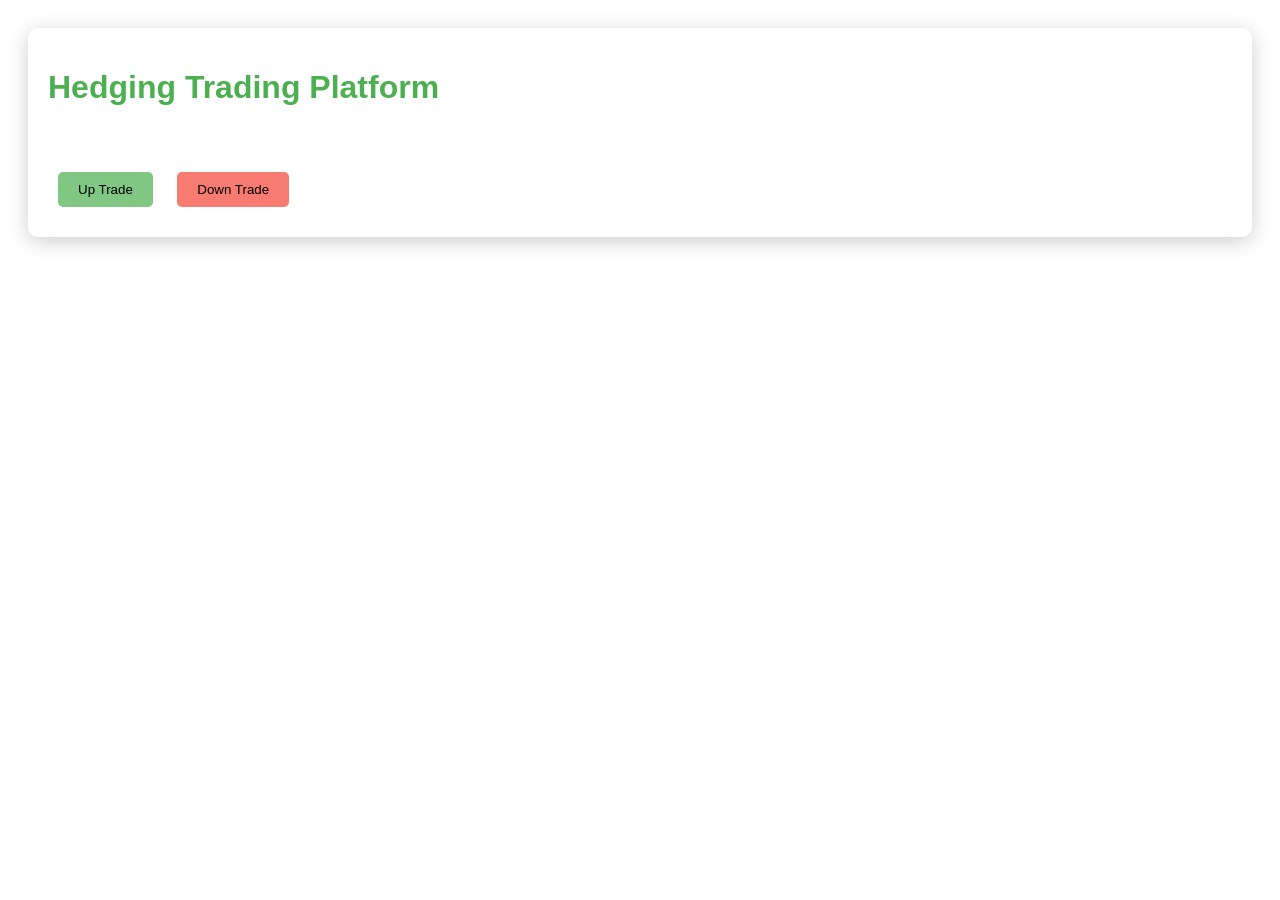
==== lazy_millionaire/static/index.html @ 730841ef "Create glassmorphic UI for hedging trading platform" ====
<!DOCTYPE html>
<html lang="en">
<head>
    <meta charset="UTF-8">
    <meta name="viewport" content="width=device-width, initial-scale=1.0">
    <title>Hedging Trading Platform</title>
    <style>
        body {
            font-family: Arial, sans-serif;
            background: rgba(255, 255, 255, 0.1);
            backdrop-filter: blur(10px);
            color: #fff;
            padding: 20px;
        }
        .container {
            background: rgba(255, 255, 255, 0.2);
            border-radius: 10px;
            padding: 20px;
            box-shadow: 0 4px 20px rgba(0, 0, 0, 0.2);
        }
        h1 {
            color: #4CAF50;
        }
        .trade-button {
            padding: 10px 20px;
            margin: 10px;
            border: none;
            border-radius: 5px;
            cursor: pointer;
            transition: background-color 0.3s;
        }
        .up {
            background-color: rgba(76, 175, 80, 0.7);
        }
        .down {
            background-color: rgba(244, 67, 54, 0.7);
        }
        .trade-button:hover {
            opacity: 0.8;
        }
    </style>
</head>
<body>
    <div class="container">
        <h1>Hedging Trading Platform</h1>
        <p>Simultaneous Up/Down Trades</p>
        <button class="trade-button up">Up Trade</button>
        <button class="trade-button down">Down Trade</button>
    </div>
</body>
</html>
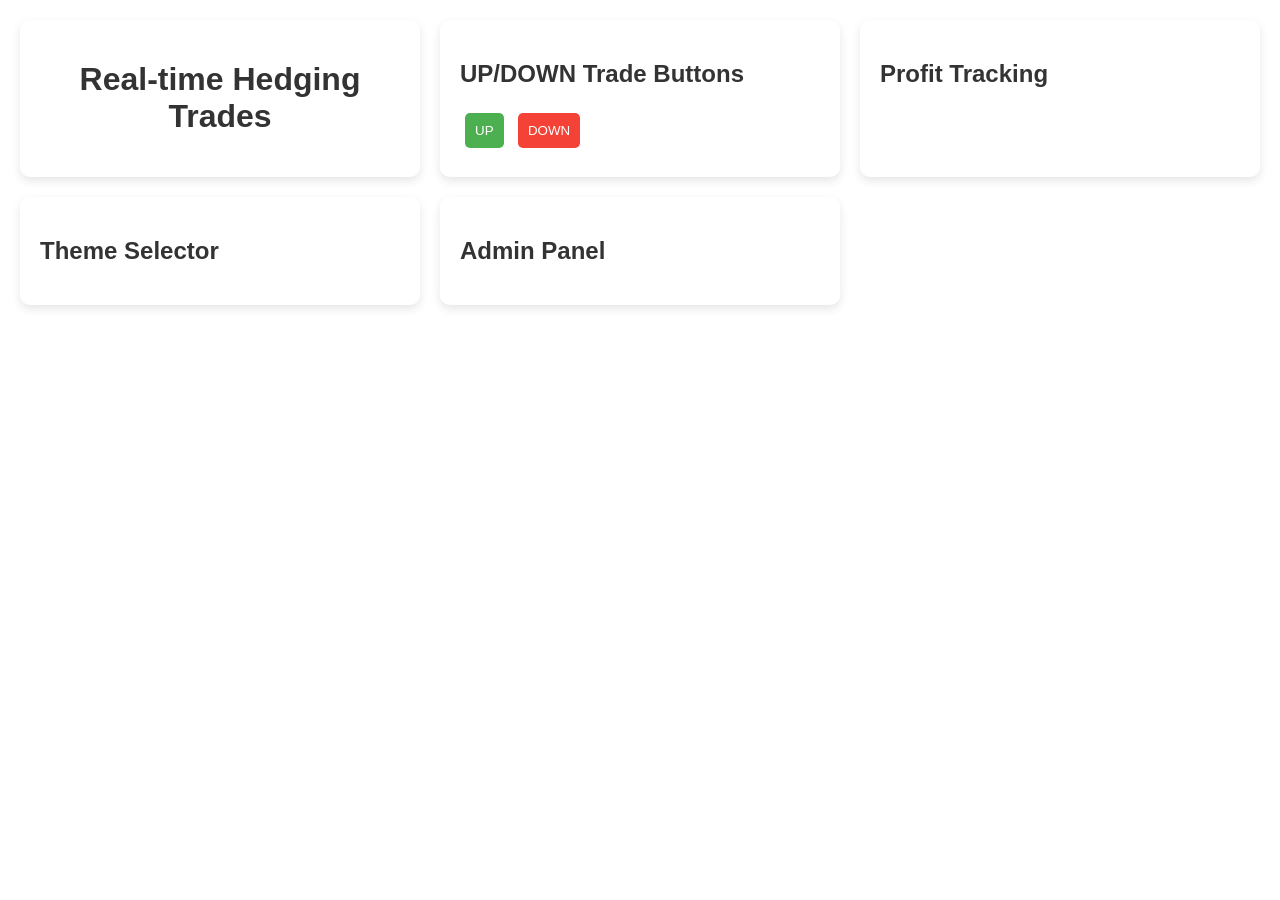
==== commit 5f60ed5a: "Update index.html with glassmorphic UI for Lazy Millionaire" ====
--- a/lazy_millionaire/static/index.html
+++ b/lazy_millionaire/static/index.html
@@ -3,49 +3,65 @@
 <head>
     <meta charset="UTF-8">
     <meta name="viewport" content="width=device-width, initial-scale=1.0">
-    <title>Hedging Trading Platform</title>
+    <title>Lazy Millionaire Hedging Trading Platform</title>
     <style>
         body {
             font-family: Arial, sans-serif;
-            background: rgba(255, 255, 255, 0.1);
+            margin: 0;
+            padding: 0;
+            background: rgba(255, 255, 255, 0.9);
             backdrop-filter: blur(10px);
-            color: #fff;
+            color: #333;
+        }
+        .container {
+            display: grid;
+            grid-template-columns: 1fr 1fr 1fr;
+            gap: 20px;
             padding: 20px;
         }
-        .container {
+        .trades-display, .trade-buttons, .profit-tracking, .theme-selector, .admin-panel {
             background: rgba(255, 255, 255, 0.2);
             border-radius: 10px;
             padding: 20px;
-            box-shadow: 0 4px 20px rgba(0, 0, 0, 0.2);
+            box-shadow: 0 4px 10px rgba(0, 0, 0, 0.1);
         }
         h1 {
-            color: #4CAF50;
+            text-align: center;
         }
-        .trade-button {
-            padding: 10px 20px;
-            margin: 10px;
+        button {
+            padding: 10px;
+            margin: 5px;
             border: none;
             border-radius: 5px;
             cursor: pointer;
-            transition: background-color 0.3s;
         }
-        .up {
-            background-color: rgba(76, 175, 80, 0.7);
-        }
-        .down {
-            background-color: rgba(244, 67, 54, 0.7);
-        }
-        .trade-button:hover {
-            opacity: 0.8;
-        }
+        .up { background-color: #4CAF50; color: white; }
+        .down { background-color: #F44336; color: white; }
     </style>
 </head>
 <body>
     <div class="container">
-        <h1>Hedging Trading Platform</h1>
-        <p>Simultaneous Up/Down Trades</p>
-        <button class="trade-button up">Up Trade</button>
-        <button class="trade-button down">Down Trade</button>
+        <div class="trades-display">
+            <h1>Real-time Hedging Trades</h1>
+            <!-- Display trades here -->
+        </div>
+        <div class="trade-buttons">
+            <h2>UP/DOWN Trade Buttons</h2>
+            <button class="up">UP</button>
+            <button class="down">DOWN</button>
+        </div>
+        <div class="profit-tracking">
+            <h2>Profit Tracking</h2>
+            <!-- Show profit tracking here -->
+        </div>
+        <div class="theme-selector">
+            <h2>Theme Selector</h2>
+            <!-- Add theme selector options here -->
+        </div>
+        <div class="admin-panel">
+            <h2>Admin Panel</h2>
+            <!-- Admin functionalities here -->
+        </div>
     </div>
 </body>
 </html>
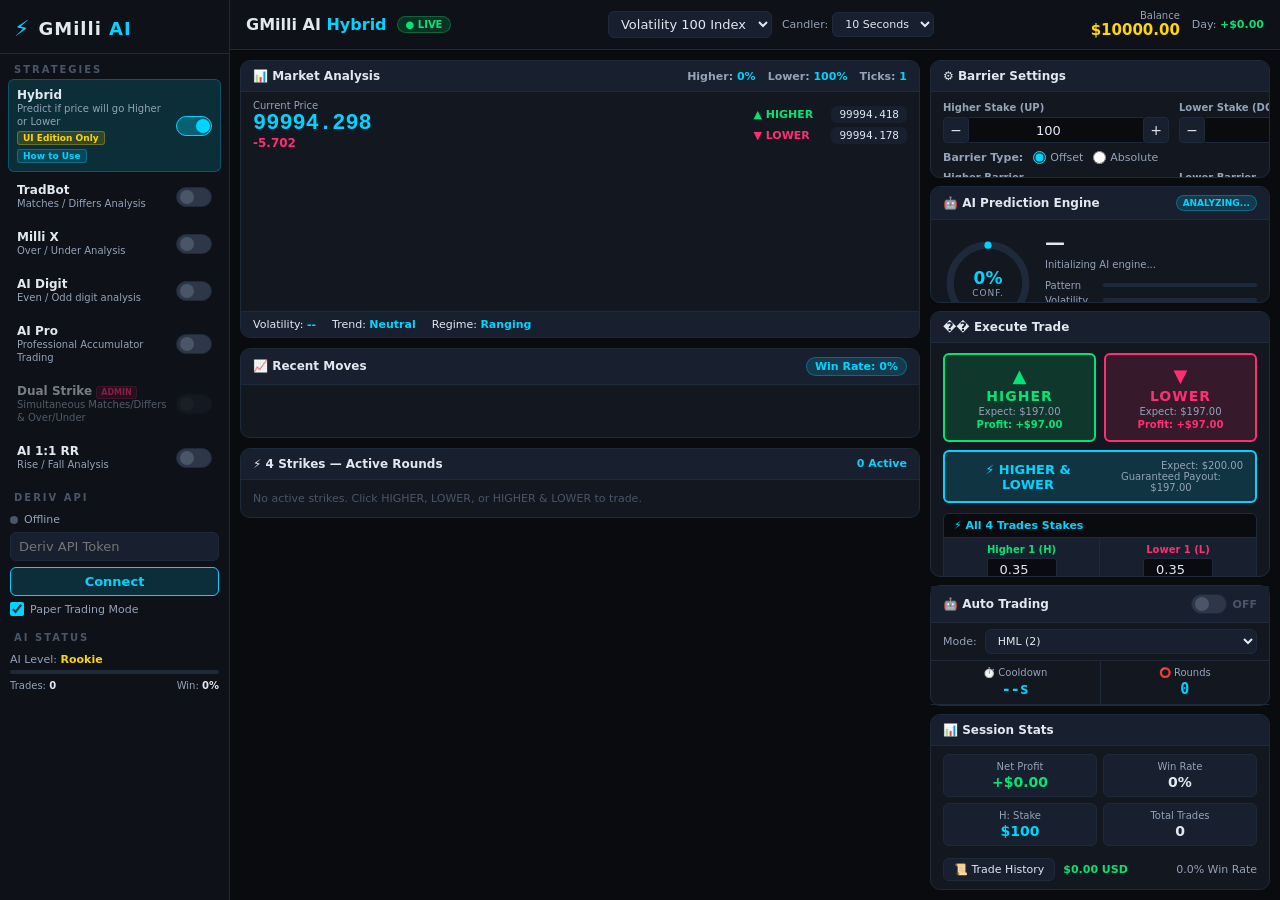
==== commit 2627e2f4: "Build complete GMilli AI Hybrid Trading System with full UI and AI engine Co-authored-by: ajones6017" ====
--- a/lazy_millionaire/static/index.html
+++ b/lazy_millionaire/static/index.html
@@ -1,67 +1,495 @@
 <!DOCTYPE html>
 <html lang="en">
 <head>
-    <meta charset="UTF-8">
-    <meta name="viewport" content="width=device-width, initial-scale=1.0">
-    <title>Lazy Millionaire Hedging Trading Platform</title>
-    <style>
-        body {
-            font-family: Arial, sans-serif;
-            margin: 0;
-            padding: 0;
-            background: rgba(255, 255, 255, 0.9);
-            backdrop-filter: blur(10px);
-            color: #333;
-        }
-        .container {
-            display: grid;
-            grid-template-columns: 1fr 1fr 1fr;
-            gap: 20px;
-            padding: 20px;
-        }
-        .trades-display, .trade-buttons, .profit-tracking, .theme-selector, .admin-panel {
-            background: rgba(255, 255, 255, 0.2);
-            border-radius: 10px;
-            padding: 20px;
-            box-shadow: 0 4px 10px rgba(0, 0, 0, 0.1);
-        }
-        h1 {
-            text-align: center;
-        }
-        button {
-            padding: 10px;
-            margin: 5px;
-            border: none;
-            border-radius: 5px;
-            cursor: pointer;
-        }
-        .up { background-color: #4CAF50; color: white; }
-        .down { background-color: #F44336; color: white; }
-    </style>
+<meta charset="UTF-8">
+<meta name="viewport" content="width=device-width, initial-scale=1.0">
+<title>GMilli AI — Lazy Millionaire Hybrid Trading System</title>
+<link rel="stylesheet" href="style.css">
 </head>
 <body>
-    <div class="container">
-        <div class="trades-display">
-            <h1>Real-time Hedging Trades</h1>
-            <!-- Display trades here -->
-        </div>
-        <div class="trade-buttons">
-            <h2>UP/DOWN Trade Buttons</h2>
-            <button class="up">UP</button>
-            <button class="down">DOWN</button>
-        </div>
-        <div class="profit-tracking">
-            <h2>Profit Tracking</h2>
-            <!-- Show profit tracking here -->
-        </div>
-        <div class="theme-selector">
-            <h2>Theme Selector</h2>
-            <!-- Add theme selector options here -->
-        </div>
-        <div class="admin-panel">
-            <h2>Admin Panel</h2>
-            <!-- Admin functionalities here -->
-        </div>
-    </div>
+<!-- ====== APP SHELL ====== -->
+<div class="app-wrap">
+
+  <!-- ===== SIDEBAR ===== -->
+  <aside class="sidebar">
+    <div class="sidebar-brand">
+      <span class="brand-icon">⚡</span>
+      <span class="brand-text">GMilli <span class="brand-ai">AI</span></span>
+    </div>
+
+    <div class="sidebar-section-label">STRATEGIES</div>
+
+    <div class="strategy-list" id="strategyList">
+      <div class="strategy-item active" data-strategy="hybrid">
+        <div class="strategy-info">
+          <span class="strategy-name">Hybrid</span>
+          <span class="strategy-desc">Predict if price will go Higher or Lower</span>
+          <div class="strategy-tags">
+            <span class="tag tag-ui">UI Edition Only</span>
+            <span class="tag tag-howto" onclick="showHowTo(event)">How to Use</span>
+          </div>
+        </div>
+        <label class="toggle-switch">
+          <input type="checkbox" checked onchange="toggleStrategy(this,'hybrid')">
+          <span class="slider"></span>
+        </label>
+      </div>
+
+      <div class="strategy-item" data-strategy="tradbot">
+        <div class="strategy-info">
+          <span class="strategy-name">TradBot</span>
+          <span class="strategy-desc">Matches / Differs Analysis</span>
+        </div>
+        <label class="toggle-switch">
+          <input type="checkbox" onchange="toggleStrategy(this,'tradbot')">
+          <span class="slider"></span>
+        </label>
+      </div>
+
+      <div class="strategy-item" data-strategy="millix">
+        <div class="strategy-info">
+          <span class="strategy-name">Milli X</span>
+          <span class="strategy-desc">Over / Under Analysis</span>
+        </div>
+        <label class="toggle-switch">
+          <input type="checkbox" onchange="toggleStrategy(this,'millix')">
+          <span class="slider"></span>
+        </label>
+      </div>
+
+      <div class="strategy-item" data-strategy="aidigit">
+        <div class="strategy-info">
+          <span class="strategy-name">AI Digit</span>
+          <span class="strategy-desc">Even / Odd digit analysis</span>
+        </div>
+        <label class="toggle-switch">
+          <input type="checkbox" onchange="toggleStrategy(this,'aidigit')">
+          <span class="slider"></span>
+        </label>
+      </div>
+
+      <div class="strategy-item" data-strategy="aipro">
+        <div class="strategy-info">
+          <span class="strategy-name">AI Pro</span>
+          <span class="strategy-desc">Professional Accumulator Trading</span>
+        </div>
+        <label class="toggle-switch">
+          <input type="checkbox" onchange="toggleStrategy(this,'aipro')">
+          <span class="slider"></span>
+        </label>
+      </div>
+
+      <div class="strategy-item admin-only" data-strategy="dualstrike">
+        <div class="strategy-info">
+          <span class="strategy-name">Dual Strike <span class="admin-tag">ADMIN</span></span>
+          <span class="strategy-desc">Simultaneous Matches/Differs & Over/Under</span>
+        </div>
+        <label class="toggle-switch">
+          <input type="checkbox" disabled>
+          <span class="slider"></span>
+        </label>
+      </div>
+
+      <div class="strategy-item" data-strategy="ai11rr">
+        <div class="strategy-info">
+          <span class="strategy-name">AI 1:1 RR</span>
+          <span class="strategy-desc">Rise / Fall Analysis</span>
+        </div>
+        <label class="toggle-switch">
+          <input type="checkbox" onchange="toggleStrategy(this,'ai11rr')">
+          <span class="slider"></span>
+        </label>
+      </div>
+    </div>
+
+    <!-- Deriv Connection -->
+    <div class="sidebar-section-label">DERIV API</div>
+    <div class="deriv-panel">
+      <div class="deriv-status" id="derivStatus">
+        <span class="status-dot offline"></span>
+        <span id="derivStatusText">Offline</span>
+      </div>
+      <input type="text" id="derivToken" class="deriv-input" placeholder="Deriv API Token">
+      <button class="btn-connect" onclick="connectDeriv()">Connect</button>
+      <label class="paper-toggle">
+        <input type="checkbox" id="paperMode" checked onchange="togglePaperMode(this)">
+        <span>Paper Trading Mode</span>
+      </label>
+    </div>
+
+    <!-- AI Level -->
+    <div class="sidebar-section-label">AI STATUS</div>
+    <div class="ai-level-panel">
+      <div class="ai-level-label">AI Level: <span id="aiLevelName">Rookie</span></div>
+      <div class="ai-xp-bar"><div class="ai-xp-fill" id="aiXpFill" style="width:10%"></div></div>
+      <div class="ai-stats-mini">
+        <span>Trades: <b id="sidebarTrades">0</b></span>
+        <span>Win: <b id="sidebarWinRate">0%</b></span>
+      </div>
+    </div>
+  </aside>
+
+  <!-- ===== MAIN CONTENT ===== -->
+  <div class="main-content">
+
+    <!-- HEADER -->
+    <header class="top-header">
+      <div class="header-left">
+        <span class="header-title">GMilli AI <span class="header-hybrid">Hybrid</span></span>
+        <span class="live-badge" id="liveBadge">● LIVE</span>
+      </div>
+      <div class="header-center">
+        <select class="market-select" id="marketSelect" onchange="changeMarket()">
+          <option value="R_100">Volatility 100 Index</option>
+          <option value="R_75">Volatility 75 Index</option>
+          <option value="R_50">Volatility 50 Index</option>
+          <option value="R_25">Volatility 25 Index</option>
+          <option value="R_10">Volatility 10 Index</option>
+          <option value="1HZ100V">Volatility 100 (1s)</option>
+          <option value="1HZ75V">Volatility 75 (1s)</option>
+          <option value="1HZ50V">Volatility 50 (1s)</option>
+        </select>
+        <span class="candler-label">Candler: <select id="candlerSpeed" class="candler-select" onchange="updateCandlerSpeed()">
+          <option value="5">5 Seconds</option>
+          <option value="10" selected>10 Seconds</option>
+          <option value="15">15 Seconds</option>
+          <option value="30">30 Seconds</option>
+        </select></span>
+      </div>
+      <div class="header-right">
+        <div class="balance-display">
+          <span class="balance-label">Balance</span>
+          <span class="balance-value" id="balanceDisplay">$10,000.00</span>
+        </div>
+        <div class="daily-pnl" id="dailyPnl">Day: <span class="pnl-value positive" id="dailyPnlValue">+$0.00</span></div>
+      </div>
+    </header>
+
+    <!-- MAIN GRID -->
+    <div class="main-grid">
+
+      <!-- LEFT COLUMN: Chart + Analysis -->
+      <div class="left-col">
+
+        <!-- Price Chart -->
+        <div class="card chart-card">
+          <div class="card-head">
+            <span>📊 Market Analysis</span>
+            <div class="chart-stats">
+              <span class="stat-item">Higher: <b id="higherPct">50%</b></span>
+              <span class="stat-item">Lower: <b id="lowerPct">50%</b></span>
+              <span class="stat-item">Ticks: <b id="tickCount">0</b></span>
+            </div>
+          </div>
+          <div class="price-display-row">
+            <div class="current-price-box">
+              <span class="price-label">Current Price</span>
+              <span class="price-value" id="currentPrice">---</span>
+              <span class="price-change" id="priceChange">+0.00</span>
+            </div>
+            <div class="barrier-display">
+              <div class="barrier-row">
+                <span class="barrier-up-label">▲ HIGHER</span>
+                <span class="barrier-val" id="higherBarrierDisplay">---</span>
+              </div>
+              <div class="barrier-row">
+                <span class="barrier-down-label">▼ LOWER</span>
+                <span class="barrier-val" id="lowerBarrierDisplay">---</span>
+              </div>
+            </div>
+          </div>
+          <canvas id="priceChart" width="800" height="180"></canvas>
+          <div class="volatility-row">
+            <span class="vol-label">Volatility: <b id="volIndex">--</b></span>
+            <span class="trend-label">Trend: <b id="trendStrength">Neutral</b></span>
+            <span class="regime-label">Regime: <b id="marketRegime">Ranging</b></span>
+          </div>
+        </div>
+
+        <!-- Recent Moves Grid -->
+        <div class="card moves-card">
+          <div class="card-head">
+            <span>📈 Recent Moves</span>
+            <span class="win-rate-badge" id="winRateBadge">Win Rate: 0%</span>
+          </div>
+          <div class="moves-grid" id="movesGrid"></div>
+        </div>
+
+        <!-- Strikes Results -->
+        <div class="card strikes-card">
+          <div class="card-head">
+            <span>⚡ 4 Strikes — Active Rounds</span>
+            <span id="strikesActiveCount" class="active-count">0 Active</span>
+          </div>
+          <div id="strikesContainer" class="strikes-container">
+            <div class="no-strikes">No active strikes. Click HIGHER, LOWER, or HIGHER &amp; LOWER to trade.</div>
+          </div>
+        </div>
+
+      </div><!-- /left-col -->
+
+      <!-- RIGHT COLUMN: Prediction + Controls -->
+      <div class="right-col">
+
+        <!-- Barrier Settings -->
+        <div class="card barrier-card">
+          <div class="card-head">⚙️ Barrier Settings</div>
+          <div class="barrier-settings">
+            <div class="barrier-row-inputs">
+              <div class="barrier-group">
+                <label>Higher Stake (UP)</label>
+                <div class="stake-control">
+                  <button onclick="adjustStake('higher',-10)">−</button>
+                  <input type="number" id="higherStake" value="100" min="1" onchange="updatePrediction()">
+                  <button onclick="adjustStake('higher',10)">+</button>
+                </div>
+              </div>
+              <div class="barrier-group">
+                <label>Lower Stake (DOWN)</label>
+                <div class="stake-control">
+                  <button onclick="adjustStake('lower',-10)">−</button>
+                  <input type="number" id="lowerStake" value="100" min="1" onchange="updatePrediction()">
+                  <button onclick="adjustStake('lower',10)">+</button>
+                </div>
+              </div>
+            </div>
+            <div class="barrier-type-row">
+              <span class="barrier-type-label">Barrier Type:</span>
+              <label class="radio-label"><input type="radio" name="barrierType" value="offset" checked onchange="updateBarriers()"> Offset</label>
+              <label class="radio-label"><input type="radio" name="barrierType" value="absolute" onchange="updateBarriers()"> Absolute</label>
+            </div>
+            <div class="barrier-offset-row">
+              <div class="offset-group">
+                <label>Higher Barrier</label>
+                <div class="stake-control">
+                  <button onclick="adjustBarrier('higher',-0.01)">−</button>
+                  <input type="number" id="higherBarrierOffset" value="0.12" step="0.01" onchange="updateBarriers()">
+                  <button onclick="adjustBarrier('higher',0.01)">+</button>
+                </div>
+              </div>
+              <div class="offset-group">
+                <label>Lower Barrier</label>
+                <div class="stake-control">
+                  <button onclick="adjustBarrier('lower',-0.01)">−</button>
+                  <input type="number" id="lowerBarrierOffset" value="0.12" step="0.01" onchange="updateBarriers()">
+                  <button onclick="adjustBarrier('lower',0.01)">+</button>
+                </div>
+              </div>
+            </div>
+          </div>
+        </div>
+
+        <!-- AI Prediction -->
+        <div class="card prediction-card">
+          <div class="card-head">
+            <span>🤖 AI Prediction Engine</span>
+            <span class="ai-badge" id="aiBadge">ANALYZING...</span>
+          </div>
+          <div class="confidence-row">
+            <div class="confidence-circle">
+              <svg viewBox="0 0 100 100" class="conf-svg">
+                <circle cx="50" cy="50" r="42" class="conf-bg"/>
+                <circle cx="50" cy="50" r="42" class="conf-fill" id="confCircle" stroke-dasharray="0 264"/>
+              </svg>
+              <div class="conf-text">
+                <span id="confPct">0%</span>
+                <span class="conf-label">CONF.</span>
+              </div>
+            </div>
+            <div class="prediction-info">
+              <div class="pred-direction" id="predDirection">—</div>
+              <div class="pred-explanation" id="predExplanation">Initializing AI engine...</div>
+              <div class="pred-factors">
+                <div class="factor-row"><span>Pattern</span><div class="factor-bar"><div class="factor-fill" id="factorPattern" style="width:0%"></div></div></div>
+                <div class="factor-row"><span>Volatility</span><div class="factor-bar"><div class="factor-fill" id="factorVol" style="width:0%"></div></div></div>
+                <div class="factor-row"><span>Trend</span><div class="factor-bar"><div class="factor-fill" id="factorTrend" style="width:0%"></div></div></div>
+                <div class="factor-row"><span>Neural</span><div class="factor-bar"><div class="factor-fill" id="factorNeural" style="width:0%"></div></div></div>
+              </div>
+            </div>
+          </div>
+          <div class="conf-bar-wrap">
+            <div class="conf-bar" id="confBar" style="width:0%"></div>
+          </div>
+        </div>
+
+        <!-- Trade Buttons -->
+        <div class="card trade-buttons-card">
+          <div class="card-head">�� Execute Trade</div>
+          <div class="trade-btns-row">
+            <button class="btn-higher" onclick="executeTrade('higher')">
+              <span class="btn-icon">▲</span>
+              <span class="btn-main">HIGHER</span>
+              <span class="btn-sub" id="higherExpect">Expect: $0.00</span>
+              <span class="btn-profit" id="higherProfit">Profit: +$0.00</span>
+            </button>
+            <button class="btn-lower" onclick="executeTrade('lower')">
+              <span class="btn-icon">▼</span>
+              <span class="btn-main">LOWER</span>
+              <span class="btn-sub" id="lowerExpect">Expect: $0.00</span>
+              <span class="btn-profit" id="lowerProfit">Profit: +$0.00</span>
+            </button>
+          </div>
+          <button class="btn-both" onclick="executeTrade('both')">
+            <span>⚡ HIGHER &amp; LOWER</span>
+            <div class="btn-both-info">
+              <span id="bothExpect">Expect: $0.00</span>
+              <span id="bothGuaranteed">Guaranteed Payout: $0.00</span>
+            </div>
+          </button>
+
+          <!-- 4 Strikes Selector -->
+          <div class="strikes-stakes-panel">
+            <div class="strikes-stakes-head">⚡ All 4 Trades Stakes</div>
+            <div class="strikes-grid-2x2">
+              <div class="strike-cell higher">
+                <span class="strike-label">Higher 1 (H)</span>
+                <input type="number" class="strike-input" id="s1" value="0.35" step="0.01" min="0.01">
+              </div>
+              <div class="strike-cell lower">
+                <span class="strike-label">Lower 1 (L)</span>
+                <input type="number" class="strike-input" id="s2" value="0.35" step="0.01" min="0.01">
+              </div>
+              <div class="strike-cell lower">
+                <span class="strike-label">Lower 2 (L)</span>
+                <input type="number" class="strike-input" id="s3" value="0.35" step="0.01" min="0.01">
+              </div>
+              <div class="strike-cell higher">
+                <span class="strike-label">Higher 2 (H)</span>
+                <input type="number" class="strike-input" id="s4" value="0.35" step="0.01" min="0.01">
+              </div>
+            </div>
+            <div class="duration-row">
+              <span>⏱️ Duration:</span>
+              <select id="tradeDuration" class="dur-select">
+                <option value="5">5 Seconds</option>
+                <option value="10" selected>10 Seconds</option>
+                <option value="15">15 Seconds</option>
+                <option value="30">30 Seconds</option>
+                <option value="60">60 Seconds</option>
+              </select>
+            </div>
+          </div>
+        </div>
+
+        <!-- Auto Trading -->
+        <div class="card auto-card">
+          <div class="card-head">
+            <span>🤖 Auto Trading</span>
+            <div class="auto-toggle-wrap">
+              <label class="toggle-switch">
+                <input type="checkbox" id="autoTradingToggle" onchange="toggleAutoTrading(this)">
+                <span class="slider"></span>
+              </label>
+              <span class="auto-status" id="autoStatus">OFF</span>
+            </div>
+          </div>
+          <div class="auto-mode-row">
+            <label>Mode:</label>
+            <select id="autoMode" class="auto-select">
+              <option value="hml">HML (2)</option>
+              <option value="all4">All 4</option>
+              <option value="p5">5%</option>
+              <option value="p10">10%</option>
+              <option value="p15">15%</option>
+              <option value="p20">20%</option>
+              <option value="custom">Custom</option>
+            </select>
+          </div>
+          <div class="auto-info-row" id="autoActiveLabel" style="display:none">
+            <span class="hml-badge" id="autoModeLabel">HML ACTIVE</span>
+          </div>
+          <div class="auto-stats-row">
+            <div class="auto-stat">
+              <span class="auto-stat-label">⏱️ Cooldown</span>
+              <span class="auto-stat-val" id="cooldownTimer">--s</span>
+            </div>
+            <div class="auto-stat">
+              <span class="auto-stat-label">⭕ Rounds</span>
+              <span class="auto-stat-val" id="roundCounter">0</span>
+            </div>
+          </div>
+          <div class="auto-progress-wrap" id="autoProgressWrap" style="display:none">
+            <div class="auto-progress-bar">
+              <div class="auto-progress-fill" id="autoProgressFill" style="width:0%"></div>
+            </div>
+            <div class="auto-round-result" id="autoRoundResult">Waiting for round...</div>
+          </div>
+        </div>
+
+        <!-- Quick Stats -->
+        <div class="card stats-card">
+          <div class="card-head">📊 Session Stats</div>
+          <div class="stats-grid">
+            <div class="stat-box">
+              <div class="stat-label">Net Profit</div>
+              <div class="stat-val positive" id="netProfit">$0.00</div>
+            </div>
+            <div class="stat-box">
+              <div class="stat-label">Win Rate</div>
+              <div class="stat-val" id="sessionWinRate">0%</div>
+            </div>
+            <div class="stat-box">
+              <div class="stat-label">H: Stake</div>
+              <div class="stat-val cyan" id="statHStake">$100</div>
+            </div>
+            <div class="stat-box">
+              <div class="stat-label">Total Trades</div>
+              <div class="stat-val" id="totalTradesDisplay">0</div>
+            </div>
+          </div>
+          <div class="trade-history-btn-row">
+            <button class="btn-history" onclick="toggleHistory()">📜 Trade History</button>
+            <span class="history-profit" id="historyProfit">$0.00 USD</span>
+            <span class="history-winrate" id="historyWinRateBadge">0.0% Win Rate</span>
+          </div>
+          <!-- Mini profit chart -->
+          <canvas id="profitChart" width="320" height="60"></canvas>
+        </div>
+
+      </div><!-- /right-col -->
+    </div><!-- /main-grid -->
+
+    <!-- Trade History Panel -->
+    <div class="history-panel" id="historyPanel" style="display:none">
+      <div class="history-head">
+        <span>📜 Trade History</span>
+        <button class="btn-close-history" onclick="toggleHistory()">✕</button>
+      </div>
+      <div class="history-table-wrap">
+        <table class="history-table">
+          <thead>
+            <tr><th>#</th><th>Time</th><th>Market</th><th>Direction</th><th>Stake</th><th>Result</th><th>P&amp;L</th><th>AI Conf.</th></tr>
+          </thead>
+          <tbody id="historyTableBody">
+            <tr><td colspan="8" style="text-align:center;color:var(--muted)">No trades yet.</td></tr>
+          </tbody>
+        </table>
+      </div>
+    </div>
+
+  </div><!-- /main-content -->
+</div><!-- /app-wrap -->
+
+<!-- How-To Modal -->
+<div class="modal-overlay" id="howToModal" style="display:none">
+  <div class="modal-box">
+    <div class="modal-head">How to Use GMilli AI Hybrid</div>
+    <div class="modal-body">
+      <ol>
+        <li>Connect your Deriv API token or use Paper Trading mode.</li>
+        <li>Select a market (Volatility 100 recommended).</li>
+        <li>Watch the AI Prediction Engine — it shows direction &amp; confidence %.</li>
+        <li>Click <b class="green-text">HIGHER</b> or <b class="pink-text">LOWER</b> based on the prediction.</li>
+        <li>Or click <b class="cyan-text">HIGHER &amp; LOWER</b> to hedge both directions simultaneously.</li>
+        <li>Enable <b>Auto Trading</b> to let the AI execute trades automatically.</li>
+        <li>Use <b>HML mode</b> for 2-strike hedging, or <b>All 4</b> for all 4 simultaneous strikes.</li>
+        <li>Monitor your win rate, P&amp;L, and let the AI learn &amp; adapt over time.</li>
+      </ol>
+    </div>
+    <button class="modal-close" onclick="closeModal('howToModal')">Got it!</button>
+  </div>
+</div>
+
+<script src="script.js"></script>
 </body>
-</html>+</html>
--- a/lazy_millionaire/static/style.css
+++ b/lazy_millionaire/static/style.css
@@ -0,0 +1,267 @@
+/* ===== GMILLI AI — LAZY MILLIONAIRE HYBRID TRADING SYSTEM ===== */
+:root {
+  --bg-darkest: #0a0b0f;
+  --bg-dark: #0e1117;
+  --bg-card: #131720;
+  --bg-card2: #181f2e;
+  --bg-hover: #1e273a;
+  --border: #1e2a3a;
+  --border-light: #253044;
+  --cyan: #00d4ff;
+  --cyan-dim: rgba(0,212,255,0.15);
+  --green: #00e676;
+  --green-dim: rgba(0,230,118,0.15);
+  --pink: #ff2d72;
+  --pink-dim: rgba(255,45,114,0.15);
+  --gold: #ffd700;
+  --gold-dim: rgba(255,215,0,0.15);
+  --muted: #4a5568;
+  --text: #e2e8f0;
+  --text-dim: #94a3b8;
+  --radius: 10px;
+  --radius-sm: 6px;
+  --shadow: 0 4px 24px rgba(0,0,0,0.5);
+  --glow-cyan: 0 0 12px rgba(0,212,255,0.4);
+  --glow-green: 0 0 12px rgba(0,230,118,0.4);
+  --glow-pink: 0 0 12px rgba(255,45,114,0.4);
+}
+*, *::before, *::after { box-sizing: border-box; margin: 0; padding: 0; }
+html, body { height: 100%; overflow: hidden; }
+body { font-family: 'Segoe UI', system-ui, -apple-system, sans-serif; font-size: 13px; background: var(--bg-darkest); color: var(--text); display: flex; flex-direction: column; }
+input, select, button { font-family: inherit; font-size: inherit; }
+b { font-weight: 600; }
+.app-wrap { display: flex; height: 100vh; overflow: hidden; }
+.sidebar { width: 230px; min-width: 230px; background: var(--bg-dark); border-right: 1px solid var(--border); display: flex; flex-direction: column; overflow-y: auto; padding: 0 0 12px 0; scrollbar-width: thin; scrollbar-color: var(--border) transparent; }
+.sidebar-brand { display: flex; align-items: center; gap: 8px; padding: 16px 14px 12px; border-bottom: 1px solid var(--border); font-size: 18px; font-weight: 700; letter-spacing: 1px; }
+.brand-icon { color: var(--cyan); font-size: 22px; }
+.brand-text { color: var(--text); }
+.brand-ai { color: var(--cyan); }
+.sidebar-section-label { padding: 10px 14px 4px; font-size: 10px; font-weight: 700; letter-spacing: 2px; color: var(--muted); }
+.strategy-list { padding: 0 8px; }
+.strategy-item { display: flex; align-items: center; justify-content: space-between; padding: 8px 8px; border-radius: var(--radius-sm); cursor: pointer; transition: background 0.2s; margin-bottom: 2px; gap: 6px; border: 1px solid transparent; }
+.strategy-item:hover { background: var(--bg-hover); }
+.strategy-item.active { background: var(--cyan-dim); border: 1px solid rgba(0,212,255,0.25); }
+.strategy-item.admin-only { opacity: 0.5; cursor: not-allowed; }
+.strategy-info { flex: 1; min-width: 0; }
+.strategy-name { display: block; font-weight: 600; color: var(--text); font-size: 12px; }
+.strategy-desc { display: block; font-size: 10px; color: var(--text-dim); line-height: 1.3; }
+.strategy-tags { display: flex; gap: 4px; margin-top: 3px; flex-wrap: wrap; }
+.tag { font-size: 9px; padding: 1px 5px; border-radius: 3px; font-weight: 600; }
+.tag-ui { background: var(--gold-dim); color: var(--gold); border: 1px solid rgba(255,215,0,0.3); }
+.tag-howto { background: var(--cyan-dim); color: var(--cyan); border: 1px solid rgba(0,212,255,0.3); cursor: pointer; }
+.tag-howto:hover { background: rgba(0,212,255,0.25); }
+.admin-tag { font-size: 8px; background: var(--pink-dim); color: var(--pink); padding: 1px 4px; border-radius: 3px; border: 1px solid rgba(255,45,114,0.3); }
+.toggle-switch { position: relative; display: inline-block; width: 36px; height: 20px; flex-shrink: 0; }
+.toggle-switch input { opacity: 0; width: 0; height: 0; }
+.slider { position: absolute; inset: 0; background: #2d3748; border-radius: 20px; cursor: pointer; transition: 0.3s; border: 1px solid var(--border); }
+.slider::before { content: ''; position: absolute; height: 14px; width: 14px; left: 3px; bottom: 2px; background: var(--muted); border-radius: 50%; transition: 0.3s; }
+input:checked + .slider { background: rgba(0,212,255,0.3); border: 1px solid var(--cyan); }
+input:checked + .slider::before { transform: translateX(16px); background: var(--cyan); }
+input:disabled + .slider { opacity: 0.4; cursor: not-allowed; }
+.deriv-panel { padding: 6px 10px; }
+.deriv-status { display: flex; align-items: center; gap: 6px; margin-bottom: 6px; font-size: 11px; color: var(--text-dim); }
+.status-dot { width: 8px; height: 8px; border-radius: 50%; background: var(--muted); }
+.status-dot.online { background: var(--green); box-shadow: var(--glow-green); animation: pulse 2s infinite; }
+.deriv-input { width: 100%; padding: 6px 8px; background: var(--bg-card2); border: 1px solid var(--border); border-radius: var(--radius-sm); color: var(--text); outline: none; margin-bottom: 6px; }
+.deriv-input:focus { border-color: var(--cyan); }
+.btn-connect { width: 100%; padding: 6px; background: var(--cyan-dim); border: 1px solid var(--cyan); border-radius: var(--radius-sm); color: var(--cyan); cursor: pointer; font-weight: 600; transition: background 0.2s; }
+.btn-connect:hover { background: rgba(0,212,255,0.25); }
+.paper-toggle { display: flex; align-items: center; gap: 6px; margin-top: 6px; font-size: 11px; color: var(--text-dim); cursor: pointer; }
+.paper-toggle input { width: 14px; height: 14px; accent-color: var(--cyan); }
+.ai-level-panel { padding: 6px 10px; }
+.ai-level-label { font-size: 11px; color: var(--text-dim); margin-bottom: 4px; }
+.ai-level-label span { color: var(--gold); font-weight: 600; }
+.ai-xp-bar { height: 4px; background: var(--border); border-radius: 2px; margin-bottom: 6px; }
+.ai-xp-fill { height: 100%; background: linear-gradient(90deg, var(--cyan), var(--green)); border-radius: 2px; transition: width 0.5s; }
+.ai-stats-mini { display: flex; justify-content: space-between; font-size: 10px; color: var(--text-dim); }
+.ai-stats-mini b { color: var(--text); }
+.main-content { flex: 1; display: flex; flex-direction: column; overflow: hidden; }
+.top-header { display: flex; align-items: center; justify-content: space-between; padding: 10px 16px; background: var(--bg-dark); border-bottom: 1px solid var(--border); flex-shrink: 0; gap: 12px; }
+.header-left { display: flex; align-items: center; gap: 10px; }
+.header-title { font-size: 16px; font-weight: 700; color: var(--text); }
+.header-hybrid { color: var(--cyan); }
+.live-badge { font-size: 10px; font-weight: 700; padding: 2px 8px; background: var(--green-dim); color: var(--green); border: 1px solid rgba(0,230,118,0.3); border-radius: 20px; animation: blink 1.5s infinite; }
+.header-center { display: flex; align-items: center; gap: 10px; }
+.market-select, .candler-select { background: var(--bg-card2); border: 1px solid var(--border); color: var(--text); padding: 4px 8px; border-radius: var(--radius-sm); cursor: pointer; outline: none; }
+.market-select:focus, .candler-select:focus { border-color: var(--cyan); }
+.candler-label { font-size: 11px; color: var(--text-dim); display: flex; align-items: center; gap: 4px; }
+.header-right { display: flex; align-items: center; gap: 12px; }
+.balance-display { text-align: right; }
+.balance-label { display: block; font-size: 10px; color: var(--text-dim); }
+.balance-value { font-size: 15px; font-weight: 700; color: var(--gold); }
+.daily-pnl { font-size: 11px; color: var(--text-dim); }
+.pnl-value { font-weight: 600; }
+.pnl-value.positive { color: var(--green); }
+.pnl-value.negative { color: var(--pink); }
+.main-grid { display: grid; grid-template-columns: 1fr 340px; gap: 10px; padding: 10px; flex: 1; overflow: hidden; }
+.left-col { display: flex; flex-direction: column; gap: 10px; overflow-y: auto; scrollbar-width: thin; scrollbar-color: var(--border) transparent; }
+.right-col { display: flex; flex-direction: column; gap: 8px; overflow-y: auto; scrollbar-width: thin; scrollbar-color: var(--border) transparent; }
+.card { background: var(--bg-card); border: 1px solid var(--border); border-radius: var(--radius); overflow: hidden; }
+.card-head { display: flex; align-items: center; justify-content: space-between; padding: 8px 12px; background: var(--bg-card2); border-bottom: 1px solid var(--border); font-weight: 600; font-size: 12px; color: var(--text); flex-shrink: 0; }
+.chart-card canvas { width: 100%; display: block; }
+.price-display-row { display: flex; align-items: center; justify-content: space-between; padding: 8px 12px; gap: 12px; }
+.current-price-box { display: flex; flex-direction: column; }
+.price-label { font-size: 10px; color: var(--text-dim); }
+.price-value { font-size: 22px; font-weight: 700; color: var(--cyan); font-family: 'Courier New', monospace; }
+.price-change { font-size: 12px; font-weight: 600; }
+.price-change.up { color: var(--green); }
+.price-change.down { color: var(--pink); }
+.barrier-display { display: flex; flex-direction: column; gap: 4px; }
+.barrier-row { display: flex; align-items: center; gap: 8px; font-size: 11px; }
+.barrier-up-label { color: var(--green); font-weight: 600; min-width: 70px; }
+.barrier-down-label { color: var(--pink); font-weight: 600; min-width: 70px; }
+.barrier-val { font-family: monospace; color: var(--text); background: var(--bg-card2); padding: 2px 8px; border-radius: var(--radius-sm); }
+.chart-stats { display: flex; gap: 12px; font-size: 11px; }
+.stat-item { color: var(--text-dim); }
+.stat-item b { color: var(--cyan); }
+.volatility-row { display: flex; gap: 16px; padding: 6px 12px; background: var(--bg-card2); border-top: 1px solid var(--border); font-size: 11px; }
+.vol-label b, .trend-label b, .regime-label b { color: var(--cyan); }
+.moves-card { padding-bottom: 8px; }
+.moves-grid { display: flex; flex-wrap: wrap; gap: 4px; padding: 8px 12px; min-height: 44px; }
+.move-pill { padding: 3px 8px; border-radius: 4px; font-size: 11px; font-weight: 700; cursor: default; }
+.move-h { background: var(--green-dim); color: var(--green); border: 1px solid rgba(0,230,118,0.3); }
+.move-l { background: var(--pink-dim); color: var(--pink); border: 1px solid rgba(255,45,114,0.3); }
+.win-rate-badge { font-size: 11px; padding: 2px 8px; background: var(--cyan-dim); color: var(--cyan); border: 1px solid rgba(0,212,255,0.3); border-radius: 20px; }
+.strikes-container { padding: 8px 12px; display: flex; flex-direction: column; gap: 6px; }
+.no-strikes { color: var(--muted); font-size: 11px; padding: 4px 0; }
+.active-count { font-size: 11px; color: var(--cyan); }
+.strike-row { display: grid; grid-template-columns: 1fr 1fr 1fr 1fr 80px; gap: 6px; align-items: center; padding: 6px 10px; border-radius: var(--radius-sm); background: var(--bg-card2); border: 1px solid var(--border); font-size: 11px; animation: slideIn 0.3s ease; }
+.strike-row.won { border-color: rgba(0,230,118,0.4); background: rgba(0,230,118,0.05); }
+.strike-row.lost { border-color: rgba(255,45,114,0.4); background: rgba(255,45,114,0.05); }
+.strike-val { font-weight: 600; font-size: 13px; }
+.strike-h { color: var(--green); }
+.strike-l { color: var(--pink); }
+.strike-info { color: var(--text-dim); }
+.strike-timer { font-family: monospace; font-weight: 700; color: var(--gold); }
+.strike-result { font-weight: 700; padding: 2px 8px; border-radius: 4px; text-align: center; font-size: 10px; }
+.strike-result.win { background: var(--green-dim); color: var(--green); border: 1px solid rgba(0,230,118,0.3); }
+.strike-result.lose { background: var(--pink-dim); color: var(--pink); border: 1px solid rgba(255,45,114,0.3); }
+.strike-result.pending { background: var(--gold-dim); color: var(--gold); border: 1px solid rgba(255,215,0,0.3); }
+.strike-result.running { background: var(--cyan-dim); color: var(--cyan); border: 1px solid rgba(0,212,255,0.3); }
+.barrier-card .barrier-settings { padding: 10px 12px; }
+.barrier-row-inputs { display: grid; grid-template-columns: 1fr 1fr; gap: 10px; margin-bottom: 8px; }
+.barrier-offset-row { display: grid; grid-template-columns: 1fr 1fr; gap: 10px; }
+.barrier-group, .offset-group { display: flex; flex-direction: column; gap: 4px; }
+.barrier-group label, .offset-group label { font-size: 10px; color: var(--text-dim); font-weight: 600; }
+.stake-control { display: flex; align-items: center; }
+.stake-control button { width: 26px; height: 26px; background: var(--bg-card2); border: 1px solid var(--border); color: var(--text); cursor: pointer; border-radius: 4px; font-size: 14px; flex-shrink: 0; transition: background 0.2s; }
+.stake-control button:hover { background: var(--bg-hover); color: var(--cyan); }
+.stake-control input { flex: 1; text-align: center; background: var(--bg-darkest); border: 1px solid var(--border); border-left: none; border-right: none; color: var(--text); padding: 4px 2px; height: 26px; outline: none; }
+.barrier-type-row { display: flex; align-items: center; gap: 10px; margin-bottom: 8px; font-size: 11px; }
+.barrier-type-label { color: var(--text-dim); font-weight: 600; }
+.radio-label { display: flex; align-items: center; gap: 4px; cursor: pointer; color: var(--text-dim); }
+.radio-label input { accent-color: var(--cyan); }
+.prediction-card .confidence-row { display: flex; gap: 12px; padding: 10px 12px; align-items: center; }
+.confidence-circle { position: relative; width: 90px; height: 90px; flex-shrink: 0; }
+.conf-svg { width: 100%; height: 100%; transform: rotate(-90deg); }
+.conf-bg { fill: none; stroke: var(--border); stroke-width: 8; }
+.conf-fill { fill: none; stroke: var(--cyan); stroke-width: 8; stroke-linecap: round; transition: stroke-dasharray 0.5s ease; }
+.conf-text { position: absolute; inset: 0; display: flex; flex-direction: column; align-items: center; justify-content: center; }
+#confPct { font-size: 17px; font-weight: 700; color: var(--cyan); }
+.conf-label { font-size: 9px; color: var(--text-dim); letter-spacing: 1px; }
+.prediction-info { flex: 1; }
+.pred-direction { font-size: 20px; font-weight: 700; margin-bottom: 4px; }
+.pred-direction.higher { color: var(--green); }
+.pred-direction.lower { color: var(--pink); }
+.pred-explanation { font-size: 10px; color: var(--text-dim); margin-bottom: 8px; line-height: 1.4; }
+.pred-factors { display: flex; flex-direction: column; gap: 4px; }
+.factor-row { display: flex; align-items: center; gap: 6px; font-size: 10px; }
+.factor-row span { width: 52px; color: var(--text-dim); }
+.factor-bar { flex: 1; height: 4px; background: var(--border); border-radius: 2px; }
+.factor-fill { height: 100%; background: var(--cyan); border-radius: 2px; transition: width 0.5s; }
+.conf-bar-wrap { height: 3px; background: var(--border); border-radius: 0 0 var(--radius) var(--radius); }
+.conf-bar { height: 100%; background: linear-gradient(90deg, var(--pink), var(--cyan), var(--green)); transition: width 0.5s; }
+.ai-badge { font-size: 9px; padding: 2px 6px; border-radius: 20px; font-weight: 700; background: var(--cyan-dim); color: var(--cyan); border: 1px solid rgba(0,212,255,0.3); animation: blink 1s infinite; }
+.trade-buttons-card { padding-bottom: 0; }
+.trade-btns-row { display: grid; grid-template-columns: 1fr 1fr; gap: 8px; padding: 10px 12px 8px; }
+.btn-higher, .btn-lower { display: flex; flex-direction: column; align-items: center; padding: 10px 8px; border: none; border-radius: var(--radius-sm); cursor: pointer; transition: all 0.2s; gap: 2px; }
+.btn-higher { background: var(--green-dim); border: 2px solid var(--green); color: var(--green); }
+.btn-higher:hover { background: rgba(0,230,118,0.25); box-shadow: var(--glow-green); }
+.btn-lower { background: var(--pink-dim); border: 2px solid var(--pink); color: var(--pink); }
+.btn-lower:hover { background: rgba(255,45,114,0.25); box-shadow: var(--glow-pink); }
+.btn-icon { font-size: 18px; }
+.btn-main { font-size: 14px; font-weight: 700; letter-spacing: 1px; }
+.btn-sub { font-size: 10px; color: var(--text-dim); }
+.btn-profit { font-size: 10px; font-weight: 600; }
+.btn-higher .btn-profit { color: var(--green); }
+.btn-lower .btn-profit { color: var(--pink); }
+.btn-both { display: flex; align-items: center; justify-content: space-between; width: calc(100% - 24px); margin: 0 12px 10px; padding: 8px 12px; border: 2px solid var(--cyan); background: var(--cyan-dim); color: var(--cyan); border-radius: var(--radius-sm); cursor: pointer; font-weight: 700; font-size: 13px; transition: all 0.2s; }
+.btn-both:hover { background: rgba(0,212,255,0.25); box-shadow: var(--glow-cyan); }
+.btn-both-info { display: flex; flex-direction: column; align-items: flex-end; font-size: 10px; font-weight: 400; color: var(--text-dim); }
+.strikes-stakes-panel { margin: 0 12px 10px; background: var(--bg-card2); border: 1px solid var(--border); border-radius: var(--radius-sm); overflow: hidden; }
+.strikes-stakes-head { padding: 5px 10px; font-size: 11px; font-weight: 600; color: var(--cyan); border-bottom: 1px solid var(--border); background: var(--bg-darkest); }
+.strikes-grid-2x2 { display: grid; grid-template-columns: 1fr 1fr; }
+.strike-cell { display: flex; flex-direction: column; align-items: center; padding: 6px 8px; border-right: 1px solid var(--border); border-bottom: 1px solid var(--border); }
+.strike-cell:nth-child(2n) { border-right: none; }
+.strike-cell:nth-child(3), .strike-cell:nth-child(4) { border-bottom: none; }
+.strike-label { font-size: 10px; margin-bottom: 3px; font-weight: 600; }
+.strike-cell.higher .strike-label { color: var(--green); }
+.strike-cell.lower .strike-label { color: var(--pink); }
+.strike-input { width: 70px; text-align: center; background: var(--bg-darkest); border: 1px solid var(--border); border-radius: 3px; color: var(--text); padding: 3px; outline: none; }
+.strike-input:focus { border-color: var(--cyan); }
+.duration-row { display: flex; align-items: center; gap: 8px; padding: 6px 10px; font-size: 11px; color: var(--text-dim); border-top: 1px solid var(--border); }
+.dur-select { background: var(--bg-darkest); border: 1px solid var(--border); color: var(--text); padding: 2px 6px; border-radius: 3px; outline: none; }
+.auto-card { overflow: visible; }
+.auto-toggle-wrap { display: flex; align-items: center; gap: 6px; }
+.auto-status { font-size: 11px; font-weight: 700; color: var(--muted); }
+.auto-status.on { color: var(--green); }
+.auto-mode-row { display: flex; align-items: center; gap: 8px; padding: 6px 12px; font-size: 11px; color: var(--text-dim); }
+.auto-select { flex: 1; background: var(--bg-card2); border: 1px solid var(--border); color: var(--text); padding: 4px 8px; border-radius: var(--radius-sm); outline: none; }
+.auto-info-row { padding: 4px 12px; }
+.hml-badge { display: inline-block; font-size: 10px; font-weight: 700; padding: 2px 8px; background: var(--gold-dim); color: var(--gold); border: 1px solid rgba(255,215,0,0.3); border-radius: 20px; }
+.auto-stats-row { display: flex; gap: 0; border-top: 1px solid var(--border); border-bottom: 1px solid var(--border); }
+.auto-stat { flex: 1; padding: 6px 10px; display: flex; flex-direction: column; align-items: center; border-right: 1px solid var(--border); }
+.auto-stat:last-child { border-right: none; }
+.auto-stat-label { font-size: 10px; color: var(--text-dim); margin-bottom: 2px; }
+.auto-stat-val { font-size: 15px; font-weight: 700; color: var(--cyan); font-family: monospace; }
+.auto-progress-wrap { padding: 8px 12px; }
+.auto-progress-bar { height: 4px; background: var(--border); border-radius: 2px; margin-bottom: 6px; }
+.auto-progress-fill { height: 100%; background: linear-gradient(90deg, var(--cyan), var(--green)); border-radius: 2px; transition: width 0.3s; }
+.auto-round-result { font-size: 10px; color: var(--text-dim); }
+.stats-card { padding-bottom: 8px; }
+.stats-grid { display: grid; grid-template-columns: 1fr 1fr; gap: 6px; padding: 8px 12px; }
+.stat-box { background: var(--bg-card2); border: 1px solid var(--border); border-radius: var(--radius-sm); padding: 6px 8px; text-align: center; }
+.stat-label { font-size: 10px; color: var(--text-dim); margin-bottom: 2px; }
+.stat-val { font-size: 14px; font-weight: 700; color: var(--text); }
+.stat-val.positive { color: var(--green); }
+.stat-val.negative { color: var(--pink); }
+.stat-val.cyan { color: var(--cyan); }
+.trade-history-btn-row { display: flex; align-items: center; gap: 8px; padding: 4px 12px 6px; font-size: 11px; }
+.btn-history { padding: 4px 10px; background: var(--bg-card2); border: 1px solid var(--border); border-radius: var(--radius-sm); color: var(--text); cursor: pointer; font-size: 11px; transition: background 0.2s; }
+.btn-history:hover { background: var(--bg-hover); border-color: var(--cyan); color: var(--cyan); }
+.history-profit { color: var(--green); font-weight: 600; }
+.history-winrate { color: var(--text-dim); margin-left: auto; }
+#profitChart { display: block; padding: 0 8px; }
+.history-panel { position: fixed; bottom: 0; left: 230px; right: 0; z-index: 100; max-height: 40vh; background: var(--bg-dark); border-top: 1px solid var(--border); display: flex; flex-direction: column; box-shadow: 0 -4px 20px rgba(0,0,0,0.5); }
+.history-head { display: flex; align-items: center; justify-content: space-between; padding: 8px 16px; background: var(--bg-card2); border-bottom: 1px solid var(--border); font-weight: 600; font-size: 13px; flex-shrink: 0; }
+.btn-close-history { background: none; border: none; color: var(--text-dim); font-size: 16px; cursor: pointer; }
+.btn-close-history:hover { color: var(--pink); }
+.history-table-wrap { overflow-y: auto; flex: 1; scrollbar-width: thin; scrollbar-color: var(--border) transparent; }
+.history-table { width: 100%; border-collapse: collapse; font-size: 11px; }
+.history-table th { padding: 6px 10px; background: var(--bg-card2); color: var(--text-dim); font-weight: 600; text-align: left; border-bottom: 1px solid var(--border); position: sticky; top: 0; z-index: 1; }
+.history-table td { padding: 5px 10px; border-bottom: 1px solid rgba(30,42,58,0.5); }
+.history-table tr:hover td { background: var(--bg-hover); }
+.result-win { color: var(--green); font-weight: 600; }
+.result-loss { color: var(--pink); font-weight: 600; }
+.pnl-pos { color: var(--green); font-weight: 600; }
+.pnl-neg { color: var(--pink); font-weight: 600; }
+.modal-overlay { position: fixed; inset: 0; background: rgba(0,0,0,0.7); display: flex; align-items: center; justify-content: center; z-index: 200; }
+.modal-box { background: var(--bg-card); border: 1px solid var(--border); border-radius: var(--radius); padding: 24px; max-width: 480px; width: 90%; box-shadow: var(--shadow); }
+.modal-head { font-size: 16px; font-weight: 700; color: var(--cyan); margin-bottom: 12px; }
+.modal-body { font-size: 12px; color: var(--text-dim); line-height: 1.8; }
+.modal-body ol { padding-left: 18px; }
+.modal-body li { margin-bottom: 6px; }
+.modal-close { margin-top: 16px; padding: 8px 20px; background: var(--cyan-dim); border: 1px solid var(--cyan); color: var(--cyan); border-radius: var(--radius-sm); cursor: pointer; font-weight: 600; width: 100%; transition: background 0.2s; }
+.modal-close:hover { background: rgba(0,212,255,0.25); }
+.green-text { color: var(--green); }
+.pink-text { color: var(--pink); }
+.cyan-text { color: var(--cyan); }
+@keyframes blink { 0%, 100% { opacity: 1; } 50% { opacity: 0.4; } }
+@keyframes pulse { 0%, 100% { box-shadow: 0 0 4px rgba(0,230,118,0.4); } 50% { box-shadow: 0 0 12px rgba(0,230,118,0.8); } }
+@keyframes slideIn { from { opacity: 0; transform: translateY(-6px); } to { opacity: 1; transform: translateY(0); } }
+::-webkit-scrollbar { width: 5px; height: 5px; }
+::-webkit-scrollbar-track { background: transparent; }
+::-webkit-scrollbar-thumb { background: var(--border); border-radius: 3px; }
+@media (max-width: 1100px) { .main-grid { grid-template-columns: 1fr 300px; } }
+@media (max-width: 900px) { .main-grid { grid-template-columns: 1fr; } .right-col { order: -1; } }
+@media (max-width: 700px) { html, body { overflow: auto; } .app-wrap { flex-direction: column; height: auto; } .sidebar { width: 100%; min-width: 0; } .main-content { overflow: auto; } .history-panel { left: 0; } }
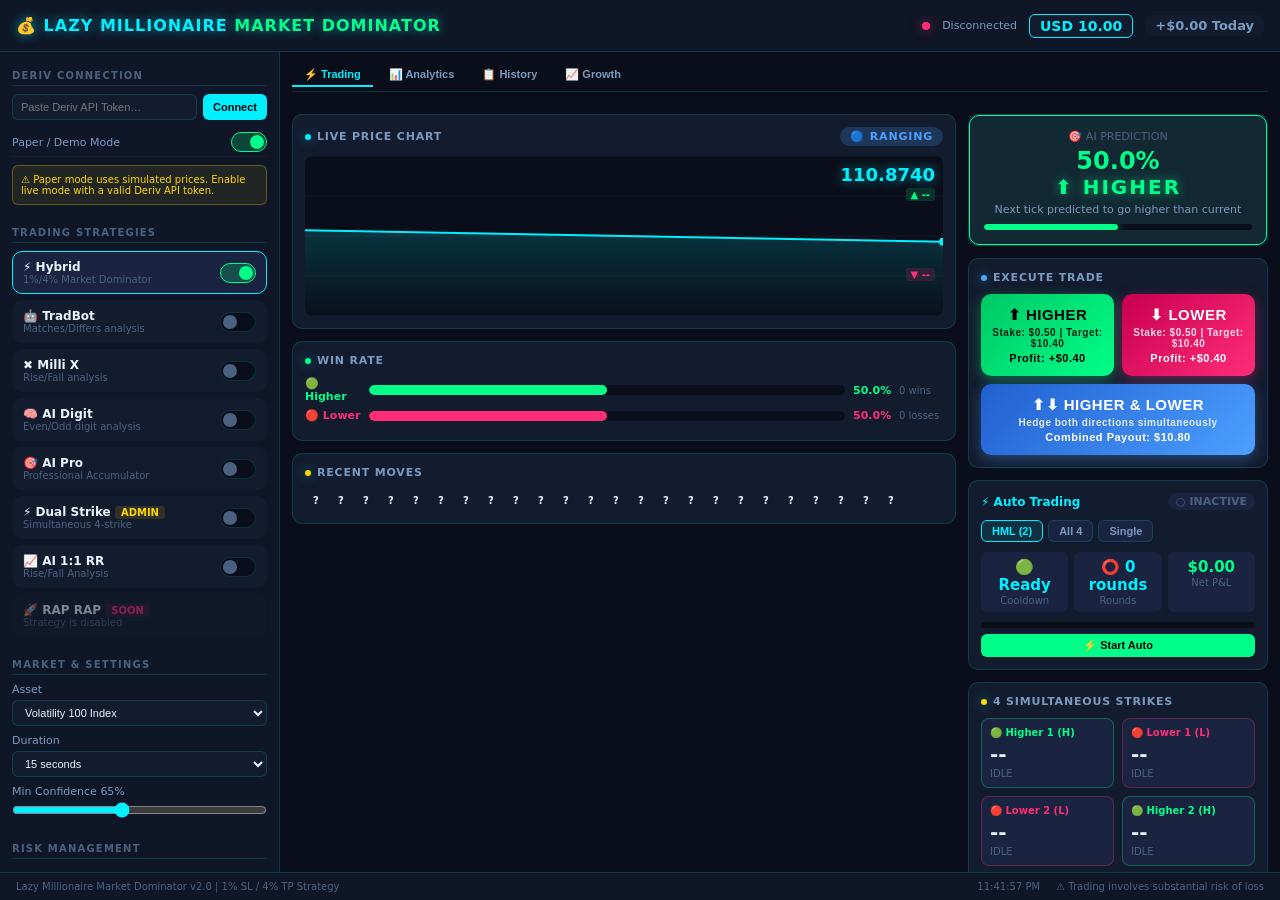
==== commit 270ca280: "Build Lazy Millionaire Market Dominator trading system with Deriv integration Co-authored-by: ajones" ====
--- a/lazy_millionaire/static/index.html
+++ b/lazy_millionaire/static/index.html
@@ -1,495 +1,631 @@
 <!DOCTYPE html>
 <html lang="en">
 <head>
-<meta charset="UTF-8">
-<meta name="viewport" content="width=device-width, initial-scale=1.0">
-<title>GMilli AI — Lazy Millionaire Hybrid Trading System</title>
-<link rel="stylesheet" href="style.css">
+    <meta charset="UTF-8">
+    <meta name="viewport" content="width=device-width, initial-scale=1.0">
+    <title>Lazy Millionaire Market Dominator</title>
+    <link rel="stylesheet" href="style.css">
 </head>
 <body>
-<!-- ====== APP SHELL ====== -->
-<div class="app-wrap">
-
-  <!-- ===== SIDEBAR ===== -->
-  <aside class="sidebar">
-    <div class="sidebar-brand">
-      <span class="brand-icon">⚡</span>
-      <span class="brand-text">GMilli <span class="brand-ai">AI</span></span>
-    </div>
-
-    <div class="sidebar-section-label">STRATEGIES</div>
-
-    <div class="strategy-list" id="strategyList">
-      <div class="strategy-item active" data-strategy="hybrid">
-        <div class="strategy-info">
-          <span class="strategy-name">Hybrid</span>
-          <span class="strategy-desc">Predict if price will go Higher or Lower</span>
-          <div class="strategy-tags">
-            <span class="tag tag-ui">UI Edition Only</span>
-            <span class="tag tag-howto" onclick="showHowTo(event)">How to Use</span>
-          </div>
-        </div>
-        <label class="toggle-switch">
-          <input type="checkbox" checked onchange="toggleStrategy(this,'hybrid')">
-          <span class="slider"></span>
-        </label>
-      </div>
-
-      <div class="strategy-item" data-strategy="tradbot">
-        <div class="strategy-info">
-          <span class="strategy-name">TradBot</span>
-          <span class="strategy-desc">Matches / Differs Analysis</span>
-        </div>
-        <label class="toggle-switch">
-          <input type="checkbox" onchange="toggleStrategy(this,'tradbot')">
-          <span class="slider"></span>
-        </label>
-      </div>
-
-      <div class="strategy-item" data-strategy="millix">
-        <div class="strategy-info">
-          <span class="strategy-name">Milli X</span>
-          <span class="strategy-desc">Over / Under Analysis</span>
-        </div>
-        <label class="toggle-switch">
-          <input type="checkbox" onchange="toggleStrategy(this,'millix')">
-          <span class="slider"></span>
-        </label>
-      </div>
-
-      <div class="strategy-item" data-strategy="aidigit">
-        <div class="strategy-info">
-          <span class="strategy-name">AI Digit</span>
-          <span class="strategy-desc">Even / Odd digit analysis</span>
-        </div>
-        <label class="toggle-switch">
-          <input type="checkbox" onchange="toggleStrategy(this,'aidigit')">
-          <span class="slider"></span>
-        </label>
-      </div>
-
-      <div class="strategy-item" data-strategy="aipro">
-        <div class="strategy-info">
-          <span class="strategy-name">AI Pro</span>
-          <span class="strategy-desc">Professional Accumulator Trading</span>
-        </div>
-        <label class="toggle-switch">
-          <input type="checkbox" onchange="toggleStrategy(this,'aipro')">
-          <span class="slider"></span>
-        </label>
-      </div>
-
-      <div class="strategy-item admin-only" data-strategy="dualstrike">
-        <div class="strategy-info">
-          <span class="strategy-name">Dual Strike <span class="admin-tag">ADMIN</span></span>
-          <span class="strategy-desc">Simultaneous Matches/Differs & Over/Under</span>
-        </div>
-        <label class="toggle-switch">
-          <input type="checkbox" disabled>
-          <span class="slider"></span>
-        </label>
-      </div>
-
-      <div class="strategy-item" data-strategy="ai11rr">
-        <div class="strategy-info">
-          <span class="strategy-name">AI 1:1 RR</span>
-          <span class="strategy-desc">Rise / Fall Analysis</span>
-        </div>
-        <label class="toggle-switch">
-          <input type="checkbox" onchange="toggleStrategy(this,'ai11rr')">
-          <span class="slider"></span>
-        </label>
-      </div>
-    </div>
-
-    <!-- Deriv Connection -->
-    <div class="sidebar-section-label">DERIV API</div>
-    <div class="deriv-panel">
-      <div class="deriv-status" id="derivStatus">
-        <span class="status-dot offline"></span>
-        <span id="derivStatusText">Offline</span>
-      </div>
-      <input type="text" id="derivToken" class="deriv-input" placeholder="Deriv API Token">
-      <button class="btn-connect" onclick="connectDeriv()">Connect</button>
-      <label class="paper-toggle">
-        <input type="checkbox" id="paperMode" checked onchange="togglePaperMode(this)">
-        <span>Paper Trading Mode</span>
-      </label>
-    </div>
-
-    <!-- AI Level -->
-    <div class="sidebar-section-label">AI STATUS</div>
-    <div class="ai-level-panel">
-      <div class="ai-level-label">AI Level: <span id="aiLevelName">Rookie</span></div>
-      <div class="ai-xp-bar"><div class="ai-xp-fill" id="aiXpFill" style="width:10%"></div></div>
-      <div class="ai-stats-mini">
-        <span>Trades: <b id="sidebarTrades">0</b></span>
-        <span>Win: <b id="sidebarWinRate">0%</b></span>
-      </div>
-    </div>
-  </aside>
-
-  <!-- ===== MAIN CONTENT ===== -->
-  <div class="main-content">
-
-    <!-- HEADER -->
-    <header class="top-header">
-      <div class="header-left">
-        <span class="header-title">GMilli AI <span class="header-hybrid">Hybrid</span></span>
-        <span class="live-badge" id="liveBadge">● LIVE</span>
-      </div>
-      <div class="header-center">
-        <select class="market-select" id="marketSelect" onchange="changeMarket()">
-          <option value="R_100">Volatility 100 Index</option>
-          <option value="R_75">Volatility 75 Index</option>
-          <option value="R_50">Volatility 50 Index</option>
-          <option value="R_25">Volatility 25 Index</option>
-          <option value="R_10">Volatility 10 Index</option>
-          <option value="1HZ100V">Volatility 100 (1s)</option>
-          <option value="1HZ75V">Volatility 75 (1s)</option>
-          <option value="1HZ50V">Volatility 50 (1s)</option>
-        </select>
-        <span class="candler-label">Candler: <select id="candlerSpeed" class="candler-select" onchange="updateCandlerSpeed()">
-          <option value="5">5 Seconds</option>
-          <option value="10" selected>10 Seconds</option>
-          <option value="15">15 Seconds</option>
-          <option value="30">30 Seconds</option>
-        </select></span>
-      </div>
-      <div class="header-right">
-        <div class="balance-display">
-          <span class="balance-label">Balance</span>
-          <span class="balance-value" id="balanceDisplay">$10,000.00</span>
-        </div>
-        <div class="daily-pnl" id="dailyPnl">Day: <span class="pnl-value positive" id="dailyPnlValue">+$0.00</span></div>
-      </div>
+<div id="app">
+
+    <!-- ═══════════════════════════════════════════════════
+         HEADER
+    ════════════════════════════════════════════════════ -->
+    <header id="header">
+        <div class="header-logo">💰 LAZY MILLIONAIRE <span>MARKET DOMINATOR</span></div>
+        <div class="header-right">
+            <div class="conn-dot" id="connDot"></div>
+            <span class="conn-label" id="connLabel">Disconnected</span>
+            <div class="balance-badge" id="balanceBadge">USD 10.00</div>
+            <div class="pnl-badge zero" id="pnlBadge">+$0.00 Today</div>
+        </div>
     </header>
 
-    <!-- MAIN GRID -->
-    <div class="main-grid">
-
-      <!-- LEFT COLUMN: Chart + Analysis -->
-      <div class="left-col">
-
-        <!-- Price Chart -->
-        <div class="card chart-card">
-          <div class="card-head">
-            <span>📊 Market Analysis</span>
-            <div class="chart-stats">
-              <span class="stat-item">Higher: <b id="higherPct">50%</b></span>
-              <span class="stat-item">Lower: <b id="lowerPct">50%</b></span>
-              <span class="stat-item">Ticks: <b id="tickCount">0</b></span>
-            </div>
-          </div>
-          <div class="price-display-row">
-            <div class="current-price-box">
-              <span class="price-label">Current Price</span>
-              <span class="price-value" id="currentPrice">---</span>
-              <span class="price-change" id="priceChange">+0.00</span>
-            </div>
-            <div class="barrier-display">
-              <div class="barrier-row">
-                <span class="barrier-up-label">▲ HIGHER</span>
-                <span class="barrier-val" id="higherBarrierDisplay">---</span>
-              </div>
-              <div class="barrier-row">
-                <span class="barrier-down-label">▼ LOWER</span>
-                <span class="barrier-val" id="lowerBarrierDisplay">---</span>
-              </div>
-            </div>
-          </div>
-          <canvas id="priceChart" width="800" height="180"></canvas>
-          <div class="volatility-row">
-            <span class="vol-label">Volatility: <b id="volIndex">--</b></span>
-            <span class="trend-label">Trend: <b id="trendStrength">Neutral</b></span>
-            <span class="regime-label">Regime: <b id="marketRegime">Ranging</b></span>
-          </div>
-        </div>
-
-        <!-- Recent Moves Grid -->
-        <div class="card moves-card">
-          <div class="card-head">
-            <span>📈 Recent Moves</span>
-            <span class="win-rate-badge" id="winRateBadge">Win Rate: 0%</span>
-          </div>
-          <div class="moves-grid" id="movesGrid"></div>
-        </div>
-
-        <!-- Strikes Results -->
-        <div class="card strikes-card">
-          <div class="card-head">
-            <span>⚡ 4 Strikes — Active Rounds</span>
-            <span id="strikesActiveCount" class="active-count">0 Active</span>
-          </div>
-          <div id="strikesContainer" class="strikes-container">
-            <div class="no-strikes">No active strikes. Click HIGHER, LOWER, or HIGHER &amp; LOWER to trade.</div>
-          </div>
-        </div>
-
-      </div><!-- /left-col -->
-
-      <!-- RIGHT COLUMN: Prediction + Controls -->
-      <div class="right-col">
-
-        <!-- Barrier Settings -->
-        <div class="card barrier-card">
-          <div class="card-head">⚙️ Barrier Settings</div>
-          <div class="barrier-settings">
-            <div class="barrier-row-inputs">
-              <div class="barrier-group">
-                <label>Higher Stake (UP)</label>
-                <div class="stake-control">
-                  <button onclick="adjustStake('higher',-10)">−</button>
-                  <input type="number" id="higherStake" value="100" min="1" onchange="updatePrediction()">
-                  <button onclick="adjustStake('higher',10)">+</button>
-                </div>
-              </div>
-              <div class="barrier-group">
-                <label>Lower Stake (DOWN)</label>
-                <div class="stake-control">
-                  <button onclick="adjustStake('lower',-10)">−</button>
-                  <input type="number" id="lowerStake" value="100" min="1" onchange="updatePrediction()">
-                  <button onclick="adjustStake('lower',10)">+</button>
-                </div>
-              </div>
-            </div>
-            <div class="barrier-type-row">
-              <span class="barrier-type-label">Barrier Type:</span>
-              <label class="radio-label"><input type="radio" name="barrierType" value="offset" checked onchange="updateBarriers()"> Offset</label>
-              <label class="radio-label"><input type="radio" name="barrierType" value="absolute" onchange="updateBarriers()"> Absolute</label>
-            </div>
-            <div class="barrier-offset-row">
-              <div class="offset-group">
-                <label>Higher Barrier</label>
-                <div class="stake-control">
-                  <button onclick="adjustBarrier('higher',-0.01)">−</button>
-                  <input type="number" id="higherBarrierOffset" value="0.12" step="0.01" onchange="updateBarriers()">
-                  <button onclick="adjustBarrier('higher',0.01)">+</button>
-                </div>
-              </div>
-              <div class="offset-group">
-                <label>Lower Barrier</label>
-                <div class="stake-control">
-                  <button onclick="adjustBarrier('lower',-0.01)">−</button>
-                  <input type="number" id="lowerBarrierOffset" value="0.12" step="0.01" onchange="updateBarriers()">
-                  <button onclick="adjustBarrier('lower',0.01)">+</button>
-                </div>
-              </div>
-            </div>
-          </div>
-        </div>
-
-        <!-- AI Prediction -->
-        <div class="card prediction-card">
-          <div class="card-head">
-            <span>🤖 AI Prediction Engine</span>
-            <span class="ai-badge" id="aiBadge">ANALYZING...</span>
-          </div>
-          <div class="confidence-row">
-            <div class="confidence-circle">
-              <svg viewBox="0 0 100 100" class="conf-svg">
-                <circle cx="50" cy="50" r="42" class="conf-bg"/>
-                <circle cx="50" cy="50" r="42" class="conf-fill" id="confCircle" stroke-dasharray="0 264"/>
-              </svg>
-              <div class="conf-text">
-                <span id="confPct">0%</span>
-                <span class="conf-label">CONF.</span>
-              </div>
-            </div>
-            <div class="prediction-info">
-              <div class="pred-direction" id="predDirection">—</div>
-              <div class="pred-explanation" id="predExplanation">Initializing AI engine...</div>
-              <div class="pred-factors">
-                <div class="factor-row"><span>Pattern</span><div class="factor-bar"><div class="factor-fill" id="factorPattern" style="width:0%"></div></div></div>
-                <div class="factor-row"><span>Volatility</span><div class="factor-bar"><div class="factor-fill" id="factorVol" style="width:0%"></div></div></div>
-                <div class="factor-row"><span>Trend</span><div class="factor-bar"><div class="factor-fill" id="factorTrend" style="width:0%"></div></div></div>
-                <div class="factor-row"><span>Neural</span><div class="factor-bar"><div class="factor-fill" id="factorNeural" style="width:0%"></div></div></div>
-              </div>
-            </div>
-          </div>
-          <div class="conf-bar-wrap">
-            <div class="conf-bar" id="confBar" style="width:0%"></div>
-          </div>
-        </div>
-
-        <!-- Trade Buttons -->
-        <div class="card trade-buttons-card">
-          <div class="card-head">�� Execute Trade</div>
-          <div class="trade-btns-row">
-            <button class="btn-higher" onclick="executeTrade('higher')">
-              <span class="btn-icon">▲</span>
-              <span class="btn-main">HIGHER</span>
-              <span class="btn-sub" id="higherExpect">Expect: $0.00</span>
-              <span class="btn-profit" id="higherProfit">Profit: +$0.00</span>
-            </button>
-            <button class="btn-lower" onclick="executeTrade('lower')">
-              <span class="btn-icon">▼</span>
-              <span class="btn-main">LOWER</span>
-              <span class="btn-sub" id="lowerExpect">Expect: $0.00</span>
-              <span class="btn-profit" id="lowerProfit">Profit: +$0.00</span>
-            </button>
-          </div>
-          <button class="btn-both" onclick="executeTrade('both')">
-            <span>⚡ HIGHER &amp; LOWER</span>
-            <div class="btn-both-info">
-              <span id="bothExpect">Expect: $0.00</span>
-              <span id="bothGuaranteed">Guaranteed Payout: $0.00</span>
-            </div>
-          </button>
-
-          <!-- 4 Strikes Selector -->
-          <div class="strikes-stakes-panel">
-            <div class="strikes-stakes-head">⚡ All 4 Trades Stakes</div>
-            <div class="strikes-grid-2x2">
-              <div class="strike-cell higher">
-                <span class="strike-label">Higher 1 (H)</span>
-                <input type="number" class="strike-input" id="s1" value="0.35" step="0.01" min="0.01">
-              </div>
-              <div class="strike-cell lower">
-                <span class="strike-label">Lower 1 (L)</span>
-                <input type="number" class="strike-input" id="s2" value="0.35" step="0.01" min="0.01">
-              </div>
-              <div class="strike-cell lower">
-                <span class="strike-label">Lower 2 (L)</span>
-                <input type="number" class="strike-input" id="s3" value="0.35" step="0.01" min="0.01">
-              </div>
-              <div class="strike-cell higher">
-                <span class="strike-label">Higher 2 (H)</span>
-                <input type="number" class="strike-input" id="s4" value="0.35" step="0.01" min="0.01">
-              </div>
-            </div>
-            <div class="duration-row">
-              <span>⏱️ Duration:</span>
-              <select id="tradeDuration" class="dur-select">
-                <option value="5">5 Seconds</option>
-                <option value="10" selected>10 Seconds</option>
-                <option value="15">15 Seconds</option>
-                <option value="30">30 Seconds</option>
-                <option value="60">60 Seconds</option>
-              </select>
-            </div>
-          </div>
-        </div>
-
-        <!-- Auto Trading -->
-        <div class="card auto-card">
-          <div class="card-head">
-            <span>🤖 Auto Trading</span>
-            <div class="auto-toggle-wrap">
-              <label class="toggle-switch">
-                <input type="checkbox" id="autoTradingToggle" onchange="toggleAutoTrading(this)">
-                <span class="slider"></span>
-              </label>
-              <span class="auto-status" id="autoStatus">OFF</span>
-            </div>
-          </div>
-          <div class="auto-mode-row">
-            <label>Mode:</label>
-            <select id="autoMode" class="auto-select">
-              <option value="hml">HML (2)</option>
-              <option value="all4">All 4</option>
-              <option value="p5">5%</option>
-              <option value="p10">10%</option>
-              <option value="p15">15%</option>
-              <option value="p20">20%</option>
-              <option value="custom">Custom</option>
+    <!-- ═══════════════════════════════════════════════════
+         SIDEBAR
+    ════════════════════════════════════════════════════ -->
+    <aside id="sidebar">
+
+        <!-- Connection -->
+        <div class="sidebar-section">
+            <div class="sidebar-title">Deriv Connection</div>
+            <div class="api-input-wrap">
+                <input id="apiToken" class="api-input" type="password" placeholder="Paste Deriv API Token…" />
+                <button id="connectBtn" class="btn-sm btn-cyan">Connect</button>
+            </div>
+            <div class="risk-row" style="margin-top:8px">
+                <span class="risk-label">Paper / Demo Mode</span>
+                <label class="tog">
+                    <input type="checkbox" id="paperToggle" checked>
+                    <span class="tog-slider"></span>
+                </label>
+            </div>
+            <div class="risk-warn">
+                ⚠️ Paper mode uses simulated prices. Enable live mode with a valid Deriv API token.
+            </div>
+        </div>
+
+        <!-- Strategies -->
+        <div class="sidebar-section">
+            <div class="sidebar-title">Trading Strategies</div>
+
+            <div class="strategy-item active">
+                <div>
+                    <div class="strategy-name">⚡ Hybrid</div>
+                    <div style="font-size:10px;color:var(--text-muted)">1%/4% Market Dominator</div>
+                </div>
+                <label class="tog">
+                    <input type="checkbox" class="strategy-toggle" data-strategy="hybrid" checked>
+                    <span class="tog-slider"></span>
+                </label>
+            </div>
+
+            <div class="strategy-item">
+                <div>
+                    <div class="strategy-name">🤖 TradBot</div>
+                    <div style="font-size:10px;color:var(--text-muted)">Matches/Differs analysis</div>
+                </div>
+                <label class="tog">
+                    <input type="checkbox" class="strategy-toggle" data-strategy="tradbot">
+                    <span class="tog-slider"></span>
+                </label>
+            </div>
+
+            <div class="strategy-item">
+                <div>
+                    <div class="strategy-name">✖ Milli X</div>
+                    <div style="font-size:10px;color:var(--text-muted)">Rise/Fall analysis</div>
+                </div>
+                <label class="tog">
+                    <input type="checkbox" class="strategy-toggle" data-strategy="millix">
+                    <span class="tog-slider"></span>
+                </label>
+            </div>
+
+            <div class="strategy-item">
+                <div>
+                    <div class="strategy-name">🧠 AI Digit</div>
+                    <div style="font-size:10px;color:var(--text-muted)">Even/Odd digit analysis</div>
+                </div>
+                <label class="tog">
+                    <input type="checkbox" class="strategy-toggle" data-strategy="aidigit">
+                    <span class="tog-slider"></span>
+                </label>
+            </div>
+
+            <div class="strategy-item">
+                <div>
+                    <div class="strategy-name">🎯 AI Pro</div>
+                    <div style="font-size:10px;color:var(--text-muted)">Professional Accumulator</div>
+                </div>
+                <label class="tog">
+                    <input type="checkbox" class="strategy-toggle" data-strategy="aipro">
+                    <span class="tog-slider"></span>
+                </label>
+            </div>
+
+            <div class="strategy-item">
+                <div>
+                    <div class="strategy-name">⚡ Dual Strike <span class="strategy-tag admin">ADMIN</span></div>
+                    <div style="font-size:10px;color:var(--text-muted)">Simultaneous 4-strike</div>
+                </div>
+                <label class="tog">
+                    <input type="checkbox" class="strategy-toggle" data-strategy="dual">
+                    <span class="tog-slider"></span>
+                </label>
+            </div>
+
+            <div class="strategy-item">
+                <div>
+                    <div class="strategy-name">📈 AI 1:1 RR</div>
+                    <div style="font-size:10px;color:var(--text-muted)">Rise/Fall Analysis</div>
+                </div>
+                <label class="tog">
+                    <input type="checkbox" class="strategy-toggle" data-strategy="ai11">
+                    <span class="tog-slider"></span>
+                </label>
+            </div>
+
+            <div class="strategy-item" style="opacity:.5">
+                <div>
+                    <div class="strategy-name">🚀 RAP RAP <span class="strategy-tag soon">SOON</span></div>
+                    <div style="font-size:10px;color:var(--text-muted)">Strategy is disabled</div>
+                </div>
+            </div>
+        </div>
+
+        <!-- Asset + Settings -->
+        <div class="sidebar-section">
+            <div class="sidebar-title">Market & Settings</div>
+            <div class="label">Asset</div>
+            <select id="assetSelect" class="dark-sel"></select>
+
+            <div class="label" style="margin-top:8px">Duration</div>
+            <select id="durationSel" class="dark-sel">
+                <option value="5">5 seconds</option>
+                <option value="10">10 seconds</option>
+                <option value="15" selected>15 seconds</option>
+                <option value="30">30 seconds</option>
+                <option value="60">1 minute</option>
             </select>
-          </div>
-          <div class="auto-info-row" id="autoActiveLabel" style="display:none">
-            <span class="hml-badge" id="autoModeLabel">HML ACTIVE</span>
-          </div>
-          <div class="auto-stats-row">
-            <div class="auto-stat">
-              <span class="auto-stat-label">⏱️ Cooldown</span>
-              <span class="auto-stat-val" id="cooldownTimer">--s</span>
-            </div>
-            <div class="auto-stat">
-              <span class="auto-stat-label">⭕ Rounds</span>
-              <span class="auto-stat-val" id="roundCounter">0</span>
-            </div>
-          </div>
-          <div class="auto-progress-wrap" id="autoProgressWrap" style="display:none">
-            <div class="auto-progress-bar">
-              <div class="auto-progress-fill" id="autoProgressFill" style="width:0%"></div>
-            </div>
-            <div class="auto-round-result" id="autoRoundResult">Waiting for round...</div>
-          </div>
-        </div>
-
-        <!-- Quick Stats -->
-        <div class="card stats-card">
-          <div class="card-head">📊 Session Stats</div>
-          <div class="stats-grid">
-            <div class="stat-box">
-              <div class="stat-label">Net Profit</div>
-              <div class="stat-val positive" id="netProfit">$0.00</div>
-            </div>
-            <div class="stat-box">
-              <div class="stat-label">Win Rate</div>
-              <div class="stat-val" id="sessionWinRate">0%</div>
-            </div>
-            <div class="stat-box">
-              <div class="stat-label">H: Stake</div>
-              <div class="stat-val cyan" id="statHStake">$100</div>
-            </div>
-            <div class="stat-box">
-              <div class="stat-label">Total Trades</div>
-              <div class="stat-val" id="totalTradesDisplay">0</div>
-            </div>
-          </div>
-          <div class="trade-history-btn-row">
-            <button class="btn-history" onclick="toggleHistory()">📜 Trade History</button>
-            <span class="history-profit" id="historyProfit">$0.00 USD</span>
-            <span class="history-winrate" id="historyWinRateBadge">0.0% Win Rate</span>
-          </div>
-          <!-- Mini profit chart -->
-          <canvas id="profitChart" width="320" height="60"></canvas>
-        </div>
-
-      </div><!-- /right-col -->
-    </div><!-- /main-grid -->
-
-    <!-- Trade History Panel -->
-    <div class="history-panel" id="historyPanel" style="display:none">
-      <div class="history-head">
-        <span>📜 Trade History</span>
-        <button class="btn-close-history" onclick="toggleHistory()">✕</button>
-      </div>
-      <div class="history-table-wrap">
-        <table class="history-table">
-          <thead>
-            <tr><th>#</th><th>Time</th><th>Market</th><th>Direction</th><th>Stake</th><th>Result</th><th>P&amp;L</th><th>AI Conf.</th></tr>
-          </thead>
-          <tbody id="historyTableBody">
-            <tr><td colspan="8" style="text-align:center;color:var(--muted)">No trades yet.</td></tr>
-          </tbody>
-        </table>
-      </div>
-    </div>
-
-  </div><!-- /main-content -->
-</div><!-- /app-wrap -->
-
-<!-- How-To Modal -->
-<div class="modal-overlay" id="howToModal" style="display:none">
-  <div class="modal-box">
-    <div class="modal-head">How to Use GMilli AI Hybrid</div>
-    <div class="modal-body">
-      <ol>
-        <li>Connect your Deriv API token or use Paper Trading mode.</li>
-        <li>Select a market (Volatility 100 recommended).</li>
-        <li>Watch the AI Prediction Engine — it shows direction &amp; confidence %.</li>
-        <li>Click <b class="green-text">HIGHER</b> or <b class="pink-text">LOWER</b> based on the prediction.</li>
-        <li>Or click <b class="cyan-text">HIGHER &amp; LOWER</b> to hedge both directions simultaneously.</li>
-        <li>Enable <b>Auto Trading</b> to let the AI execute trades automatically.</li>
-        <li>Use <b>HML mode</b> for 2-strike hedging, or <b>All 4</b> for all 4 simultaneous strikes.</li>
-        <li>Monitor your win rate, P&amp;L, and let the AI learn &amp; adapt over time.</li>
-      </ol>
-    </div>
-    <button class="modal-close" onclick="closeModal('howToModal')">Got it!</button>
-  </div>
-</div>
+
+            <div style="margin-top:8px">
+                <div class="label">Min Confidence <span id="confLabel">65%</span></div>
+                <input type="range" id="confThreshold" min="50" max="85" value="65">
+            </div>
+        </div>
+
+        <!-- Risk Summary -->
+        <div class="sidebar-section">
+            <div class="sidebar-title">Risk Management</div>
+            <div class="risk-row">
+                <span class="risk-label">Stop Loss</span>
+                <span class="risk-val red">1% per trade</span>
+            </div>
+            <div class="risk-row">
+                <span class="risk-label">Take Profit</span>
+                <span class="risk-val green">4% per trade</span>
+            </div>
+            <div class="risk-row">
+                <span class="risk-label">Risk/Reward</span>
+                <span class="risk-val">1:4</span>
+            </div>
+            <div class="risk-row">
+                <span class="risk-label">Daily Loss Limit</span>
+                <span class="risk-val red">10%</span>
+            </div>
+            <div class="risk-row">
+                <span class="risk-label">Max Consec. Loss</span>
+                <span class="risk-val red">5 trades</span>
+            </div>
+            <div class="risk-row">
+                <span class="risk-label">Max Drawdown</span>
+                <span class="risk-val red">10%</span>
+            </div>
+
+            <button id="emergencyStop" class="emergency-btn">🚨 EMERGENCY STOP</button>
+            <button id="resumeBtn" class="btn-sm btn-gray" style="width:100%;margin-top:6px">▶ Resume Trading</button>
+            <button id="resetBalanceBtn" class="btn-sm btn-blue" style="width:100%;margin-top:6px">🔄 Reset Demo</button>
+        </div>
+
+        <!-- AI Status -->
+        <div class="sidebar-section">
+            <div class="sidebar-title">AI Learning Engine</div>
+            <div class="stat-mini">
+                <span class="lbl">Phase</span>
+                <span class="val" id="aiPhase" style="color:var(--cyan)">Baseline Learning</span>
+            </div>
+            <div class="stat-mini">
+                <span class="lbl">Accuracy</span>
+                <span class="val" id="aiAccuracy" style="color:var(--green)">50.0%</span>
+            </div>
+            <div class="stat-mini">
+                <span class="lbl">Trained on</span>
+                <span class="val" id="aiTrades">0 trades</span>
+            </div>
+            <div class="learn-bar-wrap">
+                <div class="learn-bar" id="aiLearnBar" style="width:0%"></div>
+            </div>
+            <div style="font-size:10px;color:var(--text-muted);margin-top:2px">
+                Expert mode unlocks at 200 trades
+            </div>
+        </div>
+
+    </aside>
+
+    <!-- ═══════════════════════════════════════════════════
+         MAIN PANEL
+    ════════════════════════════════════════════════════ -->
+    <main id="main">
+
+        <!-- Tab bar -->
+        <div class="tab-bar">
+            <button class="tab-btn active" data-tab="trading">⚡ Trading</button>
+            <button class="tab-btn" data-tab="analytics">📊 Analytics</button>
+            <button class="tab-btn" data-tab="history">📋 History</button>
+            <button class="tab-btn" data-tab="growth">📈 Growth</button>
+        </div>
+
+        <!-- ── TAB: Trading ───────────────────────────── -->
+        <div id="tab-trading" class="tab-content active">
+            <div class="row">
+                <!-- Left column: chart + prediction + buttons -->
+                <div class="col">
+
+                    <!-- Price Chart -->
+                    <div class="card">
+                        <div class="card-title">
+                            <span class="dot"></span>
+                            LIVE PRICE CHART
+                            <span id="regimeBadge" class="regime-badge range" style="margin-left:auto">🔵 RANGING</span>
+                        </div>
+                        <div id="chart-wrap">
+                            <canvas id="priceChart"></canvas>
+                            <div class="chart-price-label" id="chartPriceLabel">--</div>
+                            <div class="barrier-upper-label" id="barrierUpper" style="top:20%">▲ --</div>
+                            <div class="barrier-lower-label" id="barrierLower" style="top:70%">▼ --</div>
+                        </div>
+                    </div>
+
+                    <!-- Win Rate -->
+                    <div class="card">
+                        <div class="card-title"><span class="dot" style="background:var(--green)"></span>WIN RATE</div>
+                        <div class="winrate-row">
+                            <span class="wr-label" style="color:var(--green)">🟢 Higher</span>
+                            <div class="wr-bar-wrap"><div class="wr-bar up" id="wrHigherBar" style="width:50%"></div></div>
+                            <span class="wr-pct" style="color:var(--green)" id="wrHigherPct">50.0%</span>
+                            <span class="wr-ticks" id="wrHigherTicks">0 wins</span>
+                        </div>
+                        <div class="winrate-row">
+                            <span class="wr-label" style="color:var(--pink)">🔴 Lower</span>
+                            <div class="wr-bar-wrap"><div class="wr-bar down" id="wrLowerBar" style="width:50%"></div></div>
+                            <span class="wr-pct" style="color:var(--pink)" id="wrLowerPct">50.0%</span>
+                            <span class="wr-ticks" id="wrLowerTicks">0 losses</span>
+                        </div>
+                    </div>
+
+                    <!-- Recent Moves -->
+                    <div class="card">
+                        <div class="card-title"><span class="dot" style="background:var(--yellow)"></span>RECENT MOVES</div>
+                        <div class="moves-grid" id="movesGrid"></div>
+                    </div>
+
+                </div><!-- /col -->
+
+                <!-- Right column: prediction + buttons + auto + strikes -->
+                <div class="col-narrow">
+
+                    <!-- AI Prediction Box -->
+                    <div class="card" style="padding:0">
+                        <div id="predBox" class="prediction-box higher">
+                            <div style="font-size:11px;color:var(--text-muted);margin-bottom:4px">🎯 AI PREDICTION</div>
+                            <div class="pred-conf higher" id="predConf">50.0%</div>
+                            <div class="pred-dir higher" id="predDir">⬆ HIGHER</div>
+                            <div class="pred-desc" id="predDesc">Analyzing market…</div>
+                            <div class="conf-bar-wrap">
+                                <div class="conf-bar higher" id="confBar" style="width:50%"></div>
+                            </div>
+                        </div>
+                    </div>
+
+                    <!-- Trade Buttons -->
+                    <div class="card">
+                        <div class="card-title"><span class="dot" style="background:var(--blue)"></span>EXECUTE TRADE</div>
+                        <div class="trade-btns">
+                            <div class="trade-row">
+                                <button id="higherBtn" class="trade-btn higher-btn">
+                                    <span class="btn-label">⬆ HIGHER</span>
+                                    <span class="btn-expect" id="higherExpect">Stake: $-- | Target: $--</span>
+                                    <span class="btn-profit" id="higherProfit">Profit: +$--</span>
+                                </button>
+                                <button id="lowerBtn" class="trade-btn lower-btn">
+                                    <span class="btn-label">⬇ LOWER</span>
+                                    <span class="btn-expect" id="lowerExpect">Stake: $-- | Target: $--</span>
+                                    <span class="btn-profit" id="lowerProfit">Profit: +$--</span>
+                                </button>
+                            </div>
+                            <button id="bothBtn" class="trade-btn both-btn">
+                                <span class="btn-label">⬆⬇ HIGHER &amp; LOWER</span>
+                                <span class="btn-expect">Hedge both directions simultaneously</span>
+                                <span class="btn-profit" id="bothPayout">Combined Payout: $--</span>
+                            </button>
+                        </div>
+                    </div>
+
+                    <!-- Auto Trading -->
+                    <div class="card">
+                        <div class="auto-header">
+                            <span class="auto-title">⚡ Auto Trading</span>
+                            <span class="auto-status inactive" id="autoStatus">○ INACTIVE</span>
+                        </div>
+                        <div class="mode-btns">
+                            <button class="mode-btn active" data-mode="hml2">HML (2)</button>
+                            <button class="mode-btn" data-mode="all4">All 4</button>
+                            <button class="mode-btn" data-mode="single">Single</button>
+                        </div>
+                        <div class="auto-info">
+                            <div class="ai-cell">
+                                <div class="ai-val" id="cooldownTimer">🟢 Ready</div>
+                                <div class="ai-lbl">Cooldown</div>
+                            </div>
+                            <div class="ai-cell">
+                                <div class="ai-val" id="roundCounter">⭕ 0 rounds</div>
+                                <div class="ai-lbl">Rounds</div>
+                            </div>
+                            <div class="ai-cell">
+                                <div class="ai-val" style="color:var(--green)" id="autoNetPnL">$0.00</div>
+                                <div class="ai-lbl">Net P&amp;L</div>
+                            </div>
+                        </div>
+                        <div class="auto-progress">
+                            <div class="auto-progress-bar" id="autoProgressBar" style="width:0%"></div>
+                        </div>
+                        <button id="autoToggleBtn" class="btn-sm btn-green" style="width:100%">⚡ Start Auto</button>
+                    </div>
+
+                    <!-- 4 Simultaneous Strikes -->
+                    <div class="card">
+                        <div class="card-title"><span class="dot" style="background:var(--yellow)"></span>4 SIMULTANEOUS STRIKES</div>
+                        <div class="strikes-grid">
+                            <div class="strike-cell higher-s" id="strike0">
+                                <div class="strike-lbl h">🟢 Higher 1 (H)</div>
+                                <div class="strike-amt">--</div>
+                                <div class="strike-status idle" id="strike0-status">IDLE</div>
+                            </div>
+                            <div class="strike-cell lower-s" id="strike1">
+                                <div class="strike-lbl l">🔴 Lower 1 (L)</div>
+                                <div class="strike-amt">--</div>
+                                <div class="strike-status idle" id="strike1-status">IDLE</div>
+                            </div>
+                            <div class="strike-cell lower-s" id="strike2">
+                                <div class="strike-lbl l">🔴 Lower 2 (L)</div>
+                                <div class="strike-amt">--</div>
+                                <div class="strike-status idle" id="strike2-status">IDLE</div>
+                            </div>
+                            <div class="strike-cell higher-s" id="strike3">
+                                <div class="strike-lbl h">🟢 Higher 2 (H)</div>
+                                <div class="strike-amt">--</div>
+                                <div class="strike-status idle" id="strike3-status">IDLE</div>
+                            </div>
+                        </div>
+                        <div class="trade-info-row">
+                            <div class="ti-item">
+                                <span class="ti-label">Duration</span>
+                                <span class="ti-val" id="tiDuration">15s</span>
+                            </div>
+                            <span class="ti-sep">|</span>
+                            <div class="ti-item">
+                                <span class="ti-label">Net P&amp;L</span>
+                                <span class="ti-val" style="color:var(--green)" id="tiNetPnL">$0.00</span>
+                            </div>
+                            <span class="ti-sep">|</span>
+                            <div class="ti-item">
+                                <span class="ti-label">Win Rate</span>
+                                <span class="ti-val" id="tiWinRate">50.0%</span>
+                            </div>
+                            <span class="ti-sep">|</span>
+                            <div class="ti-item">
+                                <span class="ti-label">Total</span>
+                                <span class="ti-val" id="tiTotal">$0.00</span>
+                            </div>
+                        </div>
+                    </div>
+
+                </div><!-- /col-narrow -->
+            </div><!-- /row -->
+        </div><!-- /tab-trading -->
+
+        <!-- ── TAB: Analytics ─────────────────────────── -->
+        <div id="tab-analytics" class="tab-content">
+            <div class="card">
+                <div class="card-title"><span class="dot"></span>REAL-TIME ANALYTICS DASHBOARD</div>
+                <div class="analytics-grid">
+                    <div class="ana-card">
+                        <div class="ana-val cyan" id="anaBalance">$10.00</div>
+                        <div class="ana-lbl">Account Balance</div>
+                    </div>
+                    <div class="ana-card">
+                        <div class="ana-val green" id="anaTodayPnL">+$0.00</div>
+                        <div class="ana-lbl">Today P&amp;L</div>
+                    </div>
+                    <div class="ana-card">
+                        <div class="ana-val yellow" id="anaTrades">0</div>
+                        <div class="ana-lbl">Today Trades</div>
+                    </div>
+                    <div class="ana-card">
+                        <div class="ana-val cyan" id="anaWinRate">0.0%</div>
+                        <div class="ana-lbl">Win Rate</div>
+                    </div>
+                    <div class="ana-card">
+                        <div class="ana-val green" id="anaAvgWin">$0.00</div>
+                        <div class="ana-lbl">Avg Win</div>
+                    </div>
+                    <div class="ana-card">
+                        <div class="ana-val pink" id="anaAvgLoss">$0.00</div>
+                        <div class="ana-lbl">Avg Loss</div>
+                    </div>
+                    <div class="ana-card">
+                        <div class="ana-val yellow" id="anaPF">0.00x</div>
+                        <div class="ana-lbl">Profit Factor</div>
+                    </div>
+                    <div class="ana-card">
+                        <div class="ana-val cyan" id="anaTotalTrades">0</div>
+                        <div class="ana-lbl">Total Trades</div>
+                    </div>
+                    <div class="ana-card">
+                        <div class="ana-val pink" id="anaConsecLoss">0</div>
+                        <div class="ana-lbl">Consec. Losses</div>
+                    </div>
+                </div>
+            </div>
+
+            <div class="row" style="margin-top:0">
+                <div class="col">
+                    <div class="card">
+                        <div class="card-title"><span class="dot" style="background:var(--green)"></span>MATHEMATICAL MODEL</div>
+                        <div class="risk-row">
+                            <span class="risk-label">Strategy</span>
+                            <span class="risk-val">1% SL / 4% TP</span>
+                        </div>
+                        <div class="risk-row">
+                            <span class="risk-label">Risk:Reward Ratio</span>
+                            <span class="risk-val green">1:4 (EXCEPTIONAL)</span>
+                        </div>
+                        <div class="risk-row">
+                            <span class="risk-label">Breakeven Win Rate</span>
+                            <span class="risk-val">Only 25%</span>
+                        </div>
+                        <div class="risk-row">
+                            <span class="risk-label">Target Win Rate</span>
+                            <span class="risk-val green">50–65%</span>
+                        </div>
+                        <div class="risk-row">
+                            <span class="risk-label">Expected 10-trade profit (50%WR)</span>
+                            <span class="risk-val green">+15%</span>
+                        </div>
+                    </div>
+                </div>
+                <div class="col">
+                    <div class="card">
+                        <div class="card-title"><span class="dot" style="background:var(--cyan)"></span>AI LEARNING STATUS</div>
+                        <div class="risk-row">
+                            <span class="risk-label">Current Phase</span>
+                            <span class="risk-val cyan" id="anaPhase">Baseline</span>
+                        </div>
+                        <div class="risk-row">
+                            <span class="risk-label">Accuracy (recent 30)</span>
+                            <span class="risk-val green" id="anaAccuracy">50.0%</span>
+                        </div>
+                        <div class="risk-row">
+                            <span class="risk-label">Market Regime</span>
+                            <span class="risk-val" id="anaRegime">Ranging</span>
+                        </div>
+                        <div class="risk-row">
+                            <span class="risk-label">Trades to Expert</span>
+                            <span class="risk-val yellow" id="anaTradesToExpert">200</span>
+                        </div>
+                        <div class="learn-bar-wrap" style="margin-top:8px">
+                            <div class="learn-bar" id="anaLearnBar" style="width:0%"></div>
+                        </div>
+                    </div>
+                </div>
+            </div>
+        </div><!-- /tab-analytics -->
+
+        <!-- ── TAB: History ───────────────────────────── -->
+        <div id="tab-history" class="tab-content">
+            <div class="card">
+                <div class="card-title">
+                    <span class="dot" style="background:var(--yellow)"></span>
+                    TRADE JOURNAL
+                    <button id="exportBtn" class="btn-sm btn-gray" style="margin-left:auto">📥 Export CSV</button>
+                </div>
+                <div style="overflow-x:auto">
+                    <table class="history-table">
+                        <thead>
+                            <tr>
+                                <th>Time</th>
+                                <th>Direction</th>
+                                <th>Stake</th>
+                                <th>P&amp;L</th>
+                                <th>Confidence</th>
+                                <th>Balance</th>
+                            </tr>
+                        </thead>
+                        <tbody id="historyTbody">
+                            <tr><td colspan="6" style="text-align:center;color:var(--text-muted);padding:20px">No trades yet – start trading to see your history</td></tr>
+                        </tbody>
+                    </table>
+                </div>
+            </div>
+        </div><!-- /tab-history -->
+
+        <!-- ── TAB: Growth ────────────────────────────── -->
+        <div id="tab-growth" class="tab-content">
+            <div class="card">
+                <div class="card-title"><span class="dot" style="background:var(--green)"></span>COMPOUND GROWTH ENGINE</div>
+                <canvas id="growthChart"></canvas>
+
+                <div style="margin-top:10px">
+                    <div class="card-title" style="margin-bottom:6px">Growth Projections (55% WR)</div>
+                    <div class="projection-row">
+                        <div class="proj-item">
+                            <div class="p-val" id="projDay7">$--</div>
+                            <div class="p-lbl">7 Days</div>
+                        </div>
+                        <div class="proj-item">
+                            <div class="p-val" id="projDay14">$--</div>
+                            <div class="p-lbl">14 Days</div>
+                        </div>
+                        <div class="proj-item">
+                            <div class="p-val" id="projDay30">$--</div>
+                            <div class="p-lbl">30 Days</div>
+                        </div>
+                        <div class="proj-item">
+                            <div class="p-val" id="projDay90">$--</div>
+                            <div class="p-lbl">90 Days</div>
+                        </div>
+                    </div>
+                </div>
+            </div>
+
+            <div class="card">
+                <div class="card-title"><span class="dot"></span>COMPOUNDING MATH – HOW IT WORKS</div>
+                <div class="risk-row">
+                    <span class="risk-label">Win: +4% account</span>
+                    <span class="risk-val green">Compounding wins</span>
+                </div>
+                <div class="risk-row">
+                    <span class="risk-label">Loss: -1% account</span>
+                    <span class="risk-val red">Controlled losses</span>
+                </div>
+                <div class="risk-row">
+                    <span class="risk-label">5 wins, 5 losses (10 trades)</span>
+                    <span class="risk-val green">Net: +15%</span>
+                </div>
+                <div class="risk-row">
+                    <span class="risk-label">Position grows with balance</span>
+                    <span class="risk-val cyan">Exponential growth</span>
+                </div>
+                <div class="risk-warn" style="margin-top:8px">
+                    ⚠️ Projections are estimates based on 55% win rate. Past performance does not guarantee future results. All trading involves risk of loss.
+                </div>
+            </div>
+        </div><!-- /tab-growth -->
+
+    </main><!-- /main -->
+
+    <!-- ═══════════════════════════════════════════════════
+         FOOTER
+    ════════════════════════════════════════════════════ -->
+    <footer id="footer">
+        <span>Lazy Millionaire Market Dominator v2.0 | 1% SL / 4% TP Strategy</span>
+        <div class="footer-right">
+            <span id="footerTime">--:--:--</span>
+            <span>⚠️ Trading involves substantial risk of loss</span>
+        </div>
+    </footer>
+
+</div><!-- /app -->
+
+<!-- Notifications overlay -->
+<div id="notifications"></div>
 
 <script src="script.js"></script>
+<script>
+    // Footer clock
+    setInterval(() => {
+        const el = document.getElementById('footerTime');
+        if (el) el.textContent = new Date().toLocaleTimeString();
+    }, 1000);
+
+    // Auto-update net P&L displays
+    setInterval(() => {
+        const s = window.state;
+        if (!s) return;
+        const total = s.wins + s.losses;
+        const wr = total > 0 ? s.wins/total : 0;
+
+        const set = (id,v) => { const el=document.getElementById(id); if(el) el.textContent=v; };
+        set('autoNetPnL', (s.dailyPnL>=0?'+':'')+fmt(s.dailyPnL));
+        set('autoProgressBar', '');  // handled in script
+        set('tiNetPnL',  (s.dailyPnL>=0?'+$':'-$')+fmt(Math.abs(s.dailyPnL)));
+        set('tiWinRate', (wr*100).toFixed(1)+'%');
+        set('tiTotal',   '$'+fmt(s.balance));
+        set('tiDuration', (typeof CFG!=='undefined'?CFG.TRADE_DURATION:15)+'s');
+        set('anaAccuracy', s.ai ? (s.ai.currentAccuracy*100).toFixed(1)+'%' : '50.0%');
+        set('anaRegime', s.marketRegime ? s.marketRegime[0].toUpperCase()+s.marketRegime.slice(1) : 'Range');
+        set('anaTradesToExpert', s.ai ? Math.max(0, 200-s.ai.totalTrades) : 200);
+        const anaBar = document.getElementById('anaLearnBar');
+        if (anaBar && s.ai) anaBar.style.width = Math.min(100,(s.ai.totalTrades/200)*100)+'%';
+
+        // Auto-progress bar
+        const apb = document.getElementById('autoProgressBar');
+        if (apb && s.cooldownLeft !== undefined) {
+            apb.style.width = s.cooldownLeft > 0 ? (((30-s.cooldownLeft)/30)*100)+'%' : (s.autoRunning?'100%':'0%');
+        }
+    }, 500);
+</script>
 </body>
-</html>
+</html>
--- a/lazy_millionaire/static/style.css
+++ b/lazy_millionaire/static/style.css
@@ -1,267 +1,752 @@
-/* ===== GMILLI AI — LAZY MILLIONAIRE HYBRID TRADING SYSTEM ===== */
+/* ============================================================
+   Lazy Millionaire Market Dominator – Dark Theme with Neon Accents
+   ============================================================ */
+
 :root {
-  --bg-darkest: #0a0b0f;
-  --bg-dark: #0e1117;
-  --bg-card: #131720;
-  --bg-card2: #181f2e;
-  --bg-hover: #1e273a;
-  --border: #1e2a3a;
-  --border-light: #253044;
-  --cyan: #00d4ff;
-  --cyan-dim: rgba(0,212,255,0.15);
-  --green: #00e676;
-  --green-dim: rgba(0,230,118,0.15);
-  --pink: #ff2d72;
-  --pink-dim: rgba(255,45,114,0.15);
-  --gold: #ffd700;
-  --gold-dim: rgba(255,215,0,0.15);
-  --muted: #4a5568;
-  --text: #e2e8f0;
-  --text-dim: #94a3b8;
-  --radius: 10px;
-  --radius-sm: 6px;
-  --shadow: 0 4px 24px rgba(0,0,0,0.5);
-  --glow-cyan: 0 0 12px rgba(0,212,255,0.4);
-  --glow-green: 0 0 12px rgba(0,230,118,0.4);
-  --glow-pink: 0 0 12px rgba(255,45,114,0.4);
-}
+    --bg-primary:    #0a0e1a;
+    --bg-secondary:  #0f1627;
+    --bg-card:       #131b2e;
+    --bg-card2:      #1a2340;
+    --border:        rgba(0,255,255,0.15);
+    --cyan:          #00f0ff;
+    --pink:          #ff2d78;
+    --green:         #00ff88;
+    --yellow:        #ffd700;
+    --blue:          #4d9fff;
+    --text-primary:  #e8f4fd;
+    --text-secondary:#7a9bbf;
+    --text-muted:    #4a6280;
+    --glow-cyan:     0 0 12px rgba(0,240,255,0.6);
+    --glow-pink:     0 0 12px rgba(255,45,120,0.6);
+    --glow-green:    0 0 12px rgba(0,255,136,0.6);
+    --radius:        10px;
+    --sidebar-w:     280px;
+}
+
 *, *::before, *::after { box-sizing: border-box; margin: 0; padding: 0; }
-html, body { height: 100%; overflow: hidden; }
-body { font-family: 'Segoe UI', system-ui, -apple-system, sans-serif; font-size: 13px; background: var(--bg-darkest); color: var(--text); display: flex; flex-direction: column; }
-input, select, button { font-family: inherit; font-size: inherit; }
-b { font-weight: 600; }
-.app-wrap { display: flex; height: 100vh; overflow: hidden; }
-.sidebar { width: 230px; min-width: 230px; background: var(--bg-dark); border-right: 1px solid var(--border); display: flex; flex-direction: column; overflow-y: auto; padding: 0 0 12px 0; scrollbar-width: thin; scrollbar-color: var(--border) transparent; }
-.sidebar-brand { display: flex; align-items: center; gap: 8px; padding: 16px 14px 12px; border-bottom: 1px solid var(--border); font-size: 18px; font-weight: 700; letter-spacing: 1px; }
-.brand-icon { color: var(--cyan); font-size: 22px; }
-.brand-text { color: var(--text); }
-.brand-ai { color: var(--cyan); }
-.sidebar-section-label { padding: 10px 14px 4px; font-size: 10px; font-weight: 700; letter-spacing: 2px; color: var(--muted); }
-.strategy-list { padding: 0 8px; }
-.strategy-item { display: flex; align-items: center; justify-content: space-between; padding: 8px 8px; border-radius: var(--radius-sm); cursor: pointer; transition: background 0.2s; margin-bottom: 2px; gap: 6px; border: 1px solid transparent; }
-.strategy-item:hover { background: var(--bg-hover); }
-.strategy-item.active { background: var(--cyan-dim); border: 1px solid rgba(0,212,255,0.25); }
-.strategy-item.admin-only { opacity: 0.5; cursor: not-allowed; }
-.strategy-info { flex: 1; min-width: 0; }
-.strategy-name { display: block; font-weight: 600; color: var(--text); font-size: 12px; }
-.strategy-desc { display: block; font-size: 10px; color: var(--text-dim); line-height: 1.3; }
-.strategy-tags { display: flex; gap: 4px; margin-top: 3px; flex-wrap: wrap; }
-.tag { font-size: 9px; padding: 1px 5px; border-radius: 3px; font-weight: 600; }
-.tag-ui { background: var(--gold-dim); color: var(--gold); border: 1px solid rgba(255,215,0,0.3); }
-.tag-howto { background: var(--cyan-dim); color: var(--cyan); border: 1px solid rgba(0,212,255,0.3); cursor: pointer; }
-.tag-howto:hover { background: rgba(0,212,255,0.25); }
-.admin-tag { font-size: 8px; background: var(--pink-dim); color: var(--pink); padding: 1px 4px; border-radius: 3px; border: 1px solid rgba(255,45,114,0.3); }
-.toggle-switch { position: relative; display: inline-block; width: 36px; height: 20px; flex-shrink: 0; }
-.toggle-switch input { opacity: 0; width: 0; height: 0; }
-.slider { position: absolute; inset: 0; background: #2d3748; border-radius: 20px; cursor: pointer; transition: 0.3s; border: 1px solid var(--border); }
-.slider::before { content: ''; position: absolute; height: 14px; width: 14px; left: 3px; bottom: 2px; background: var(--muted); border-radius: 50%; transition: 0.3s; }
-input:checked + .slider { background: rgba(0,212,255,0.3); border: 1px solid var(--cyan); }
-input:checked + .slider::before { transform: translateX(16px); background: var(--cyan); }
-input:disabled + .slider { opacity: 0.4; cursor: not-allowed; }
-.deriv-panel { padding: 6px 10px; }
-.deriv-status { display: flex; align-items: center; gap: 6px; margin-bottom: 6px; font-size: 11px; color: var(--text-dim); }
-.status-dot { width: 8px; height: 8px; border-radius: 50%; background: var(--muted); }
-.status-dot.online { background: var(--green); box-shadow: var(--glow-green); animation: pulse 2s infinite; }
-.deriv-input { width: 100%; padding: 6px 8px; background: var(--bg-card2); border: 1px solid var(--border); border-radius: var(--radius-sm); color: var(--text); outline: none; margin-bottom: 6px; }
-.deriv-input:focus { border-color: var(--cyan); }
-.btn-connect { width: 100%; padding: 6px; background: var(--cyan-dim); border: 1px solid var(--cyan); border-radius: var(--radius-sm); color: var(--cyan); cursor: pointer; font-weight: 600; transition: background 0.2s; }
-.btn-connect:hover { background: rgba(0,212,255,0.25); }
-.paper-toggle { display: flex; align-items: center; gap: 6px; margin-top: 6px; font-size: 11px; color: var(--text-dim); cursor: pointer; }
-.paper-toggle input { width: 14px; height: 14px; accent-color: var(--cyan); }
-.ai-level-panel { padding: 6px 10px; }
-.ai-level-label { font-size: 11px; color: var(--text-dim); margin-bottom: 4px; }
-.ai-level-label span { color: var(--gold); font-weight: 600; }
-.ai-xp-bar { height: 4px; background: var(--border); border-radius: 2px; margin-bottom: 6px; }
-.ai-xp-fill { height: 100%; background: linear-gradient(90deg, var(--cyan), var(--green)); border-radius: 2px; transition: width 0.5s; }
-.ai-stats-mini { display: flex; justify-content: space-between; font-size: 10px; color: var(--text-dim); }
-.ai-stats-mini b { color: var(--text); }
-.main-content { flex: 1; display: flex; flex-direction: column; overflow: hidden; }
-.top-header { display: flex; align-items: center; justify-content: space-between; padding: 10px 16px; background: var(--bg-dark); border-bottom: 1px solid var(--border); flex-shrink: 0; gap: 12px; }
-.header-left { display: flex; align-items: center; gap: 10px; }
-.header-title { font-size: 16px; font-weight: 700; color: var(--text); }
-.header-hybrid { color: var(--cyan); }
-.live-badge { font-size: 10px; font-weight: 700; padding: 2px 8px; background: var(--green-dim); color: var(--green); border: 1px solid rgba(0,230,118,0.3); border-radius: 20px; animation: blink 1.5s infinite; }
-.header-center { display: flex; align-items: center; gap: 10px; }
-.market-select, .candler-select { background: var(--bg-card2); border: 1px solid var(--border); color: var(--text); padding: 4px 8px; border-radius: var(--radius-sm); cursor: pointer; outline: none; }
-.market-select:focus, .candler-select:focus { border-color: var(--cyan); }
-.candler-label { font-size: 11px; color: var(--text-dim); display: flex; align-items: center; gap: 4px; }
+
+html, body {
+    height: 100%;
+    font-family: 'Segoe UI', system-ui, sans-serif;
+    background: var(--bg-primary);
+    color: var(--text-primary);
+    font-size: 13px;
+    overflow-x: hidden;
+}
+
+::-webkit-scrollbar { width: 6px; }
+::-webkit-scrollbar-track { background: var(--bg-primary); }
+::-webkit-scrollbar-thumb { background: var(--border); border-radius: 3px; }
+
+/* ── Layout ──────────────────────────────────────────────── */
+#app {
+    display: grid;
+    grid-template-rows: 52px 1fr 28px;
+    grid-template-columns: var(--sidebar-w) 1fr;
+    grid-template-areas:
+        "header  header"
+        "sidebar main"
+        "footer  footer";
+    height: 100vh;
+}
+
+/* ── Header ──────────────────────────────────────────────── */
+#header {
+    grid-area: header;
+    display: flex;
+    align-items: center;
+    justify-content: space-between;
+    padding: 0 16px;
+    background: var(--bg-secondary);
+    border-bottom: 1px solid var(--border);
+    z-index: 10;
+}
+.header-logo {
+    font-size: 16px;
+    font-weight: 700;
+    color: var(--cyan);
+    text-shadow: var(--glow-cyan);
+    letter-spacing: 1px;
+}
+.header-logo span { color: var(--green); }
 .header-right { display: flex; align-items: center; gap: 12px; }
-.balance-display { text-align: right; }
-.balance-label { display: block; font-size: 10px; color: var(--text-dim); }
-.balance-value { font-size: 15px; font-weight: 700; color: var(--gold); }
-.daily-pnl { font-size: 11px; color: var(--text-dim); }
-.pnl-value { font-weight: 600; }
-.pnl-value.positive { color: var(--green); }
-.pnl-value.negative { color: var(--pink); }
-.main-grid { display: grid; grid-template-columns: 1fr 340px; gap: 10px; padding: 10px; flex: 1; overflow: hidden; }
-.left-col { display: flex; flex-direction: column; gap: 10px; overflow-y: auto; scrollbar-width: thin; scrollbar-color: var(--border) transparent; }
-.right-col { display: flex; flex-direction: column; gap: 8px; overflow-y: auto; scrollbar-width: thin; scrollbar-color: var(--border) transparent; }
-.card { background: var(--bg-card); border: 1px solid var(--border); border-radius: var(--radius); overflow: hidden; }
-.card-head { display: flex; align-items: center; justify-content: space-between; padding: 8px 12px; background: var(--bg-card2); border-bottom: 1px solid var(--border); font-weight: 600; font-size: 12px; color: var(--text); flex-shrink: 0; }
-.chart-card canvas { width: 100%; display: block; }
-.price-display-row { display: flex; align-items: center; justify-content: space-between; padding: 8px 12px; gap: 12px; }
-.current-price-box { display: flex; flex-direction: column; }
-.price-label { font-size: 10px; color: var(--text-dim); }
-.price-value { font-size: 22px; font-weight: 700; color: var(--cyan); font-family: 'Courier New', monospace; }
-.price-change { font-size: 12px; font-weight: 600; }
-.price-change.up { color: var(--green); }
-.price-change.down { color: var(--pink); }
-.barrier-display { display: flex; flex-direction: column; gap: 4px; }
-.barrier-row { display: flex; align-items: center; gap: 8px; font-size: 11px; }
-.barrier-up-label { color: var(--green); font-weight: 600; min-width: 70px; }
-.barrier-down-label { color: var(--pink); font-weight: 600; min-width: 70px; }
-.barrier-val { font-family: monospace; color: var(--text); background: var(--bg-card2); padding: 2px 8px; border-radius: var(--radius-sm); }
-.chart-stats { display: flex; gap: 12px; font-size: 11px; }
-.stat-item { color: var(--text-dim); }
-.stat-item b { color: var(--cyan); }
-.volatility-row { display: flex; gap: 16px; padding: 6px 12px; background: var(--bg-card2); border-top: 1px solid var(--border); font-size: 11px; }
-.vol-label b, .trend-label b, .regime-label b { color: var(--cyan); }
-.moves-card { padding-bottom: 8px; }
-.moves-grid { display: flex; flex-wrap: wrap; gap: 4px; padding: 8px 12px; min-height: 44px; }
-.move-pill { padding: 3px 8px; border-radius: 4px; font-size: 11px; font-weight: 700; cursor: default; }
-.move-h { background: var(--green-dim); color: var(--green); border: 1px solid rgba(0,230,118,0.3); }
-.move-l { background: var(--pink-dim); color: var(--pink); border: 1px solid rgba(255,45,114,0.3); }
-.win-rate-badge { font-size: 11px; padding: 2px 8px; background: var(--cyan-dim); color: var(--cyan); border: 1px solid rgba(0,212,255,0.3); border-radius: 20px; }
-.strikes-container { padding: 8px 12px; display: flex; flex-direction: column; gap: 6px; }
-.no-strikes { color: var(--muted); font-size: 11px; padding: 4px 0; }
-.active-count { font-size: 11px; color: var(--cyan); }
-.strike-row { display: grid; grid-template-columns: 1fr 1fr 1fr 1fr 80px; gap: 6px; align-items: center; padding: 6px 10px; border-radius: var(--radius-sm); background: var(--bg-card2); border: 1px solid var(--border); font-size: 11px; animation: slideIn 0.3s ease; }
-.strike-row.won { border-color: rgba(0,230,118,0.4); background: rgba(0,230,118,0.05); }
-.strike-row.lost { border-color: rgba(255,45,114,0.4); background: rgba(255,45,114,0.05); }
-.strike-val { font-weight: 600; font-size: 13px; }
-.strike-h { color: var(--green); }
-.strike-l { color: var(--pink); }
-.strike-info { color: var(--text-dim); }
-.strike-timer { font-family: monospace; font-weight: 700; color: var(--gold); }
-.strike-result { font-weight: 700; padding: 2px 8px; border-radius: 4px; text-align: center; font-size: 10px; }
-.strike-result.win { background: var(--green-dim); color: var(--green); border: 1px solid rgba(0,230,118,0.3); }
-.strike-result.lose { background: var(--pink-dim); color: var(--pink); border: 1px solid rgba(255,45,114,0.3); }
-.strike-result.pending { background: var(--gold-dim); color: var(--gold); border: 1px solid rgba(255,215,0,0.3); }
-.strike-result.running { background: var(--cyan-dim); color: var(--cyan); border: 1px solid rgba(0,212,255,0.3); }
-.barrier-card .barrier-settings { padding: 10px 12px; }
-.barrier-row-inputs { display: grid; grid-template-columns: 1fr 1fr; gap: 10px; margin-bottom: 8px; }
-.barrier-offset-row { display: grid; grid-template-columns: 1fr 1fr; gap: 10px; }
-.barrier-group, .offset-group { display: flex; flex-direction: column; gap: 4px; }
-.barrier-group label, .offset-group label { font-size: 10px; color: var(--text-dim); font-weight: 600; }
-.stake-control { display: flex; align-items: center; }
-.stake-control button { width: 26px; height: 26px; background: var(--bg-card2); border: 1px solid var(--border); color: var(--text); cursor: pointer; border-radius: 4px; font-size: 14px; flex-shrink: 0; transition: background 0.2s; }
-.stake-control button:hover { background: var(--bg-hover); color: var(--cyan); }
-.stake-control input { flex: 1; text-align: center; background: var(--bg-darkest); border: 1px solid var(--border); border-left: none; border-right: none; color: var(--text); padding: 4px 2px; height: 26px; outline: none; }
-.barrier-type-row { display: flex; align-items: center; gap: 10px; margin-bottom: 8px; font-size: 11px; }
-.barrier-type-label { color: var(--text-dim); font-weight: 600; }
-.radio-label { display: flex; align-items: center; gap: 4px; cursor: pointer; color: var(--text-dim); }
-.radio-label input { accent-color: var(--cyan); }
-.prediction-card .confidence-row { display: flex; gap: 12px; padding: 10px 12px; align-items: center; }
-.confidence-circle { position: relative; width: 90px; height: 90px; flex-shrink: 0; }
-.conf-svg { width: 100%; height: 100%; transform: rotate(-90deg); }
-.conf-bg { fill: none; stroke: var(--border); stroke-width: 8; }
-.conf-fill { fill: none; stroke: var(--cyan); stroke-width: 8; stroke-linecap: round; transition: stroke-dasharray 0.5s ease; }
-.conf-text { position: absolute; inset: 0; display: flex; flex-direction: column; align-items: center; justify-content: center; }
-#confPct { font-size: 17px; font-weight: 700; color: var(--cyan); }
-.conf-label { font-size: 9px; color: var(--text-dim); letter-spacing: 1px; }
-.prediction-info { flex: 1; }
-.pred-direction { font-size: 20px; font-weight: 700; margin-bottom: 4px; }
-.pred-direction.higher { color: var(--green); }
-.pred-direction.lower { color: var(--pink); }
-.pred-explanation { font-size: 10px; color: var(--text-dim); margin-bottom: 8px; line-height: 1.4; }
-.pred-factors { display: flex; flex-direction: column; gap: 4px; }
-.factor-row { display: flex; align-items: center; gap: 6px; font-size: 10px; }
-.factor-row span { width: 52px; color: var(--text-dim); }
-.factor-bar { flex: 1; height: 4px; background: var(--border); border-radius: 2px; }
-.factor-fill { height: 100%; background: var(--cyan); border-radius: 2px; transition: width 0.5s; }
-.conf-bar-wrap { height: 3px; background: var(--border); border-radius: 0 0 var(--radius) var(--radius); }
-.conf-bar { height: 100%; background: linear-gradient(90deg, var(--pink), var(--cyan), var(--green)); transition: width 0.5s; }
-.ai-badge { font-size: 9px; padding: 2px 6px; border-radius: 20px; font-weight: 700; background: var(--cyan-dim); color: var(--cyan); border: 1px solid rgba(0,212,255,0.3); animation: blink 1s infinite; }
-.trade-buttons-card { padding-bottom: 0; }
-.trade-btns-row { display: grid; grid-template-columns: 1fr 1fr; gap: 8px; padding: 10px 12px 8px; }
-.btn-higher, .btn-lower { display: flex; flex-direction: column; align-items: center; padding: 10px 8px; border: none; border-radius: var(--radius-sm); cursor: pointer; transition: all 0.2s; gap: 2px; }
-.btn-higher { background: var(--green-dim); border: 2px solid var(--green); color: var(--green); }
-.btn-higher:hover { background: rgba(0,230,118,0.25); box-shadow: var(--glow-green); }
-.btn-lower { background: var(--pink-dim); border: 2px solid var(--pink); color: var(--pink); }
-.btn-lower:hover { background: rgba(255,45,114,0.25); box-shadow: var(--glow-pink); }
-.btn-icon { font-size: 18px; }
-.btn-main { font-size: 14px; font-weight: 700; letter-spacing: 1px; }
-.btn-sub { font-size: 10px; color: var(--text-dim); }
-.btn-profit { font-size: 10px; font-weight: 600; }
-.btn-higher .btn-profit { color: var(--green); }
-.btn-lower .btn-profit { color: var(--pink); }
-.btn-both { display: flex; align-items: center; justify-content: space-between; width: calc(100% - 24px); margin: 0 12px 10px; padding: 8px 12px; border: 2px solid var(--cyan); background: var(--cyan-dim); color: var(--cyan); border-radius: var(--radius-sm); cursor: pointer; font-weight: 700; font-size: 13px; transition: all 0.2s; }
-.btn-both:hover { background: rgba(0,212,255,0.25); box-shadow: var(--glow-cyan); }
-.btn-both-info { display: flex; flex-direction: column; align-items: flex-end; font-size: 10px; font-weight: 400; color: var(--text-dim); }
-.strikes-stakes-panel { margin: 0 12px 10px; background: var(--bg-card2); border: 1px solid var(--border); border-radius: var(--radius-sm); overflow: hidden; }
-.strikes-stakes-head { padding: 5px 10px; font-size: 11px; font-weight: 600; color: var(--cyan); border-bottom: 1px solid var(--border); background: var(--bg-darkest); }
-.strikes-grid-2x2 { display: grid; grid-template-columns: 1fr 1fr; }
-.strike-cell { display: flex; flex-direction: column; align-items: center; padding: 6px 8px; border-right: 1px solid var(--border); border-bottom: 1px solid var(--border); }
-.strike-cell:nth-child(2n) { border-right: none; }
-.strike-cell:nth-child(3), .strike-cell:nth-child(4) { border-bottom: none; }
-.strike-label { font-size: 10px; margin-bottom: 3px; font-weight: 600; }
-.strike-cell.higher .strike-label { color: var(--green); }
-.strike-cell.lower .strike-label { color: var(--pink); }
-.strike-input { width: 70px; text-align: center; background: var(--bg-darkest); border: 1px solid var(--border); border-radius: 3px; color: var(--text); padding: 3px; outline: none; }
-.strike-input:focus { border-color: var(--cyan); }
-.duration-row { display: flex; align-items: center; gap: 8px; padding: 6px 10px; font-size: 11px; color: var(--text-dim); border-top: 1px solid var(--border); }
-.dur-select { background: var(--bg-darkest); border: 1px solid var(--border); color: var(--text); padding: 2px 6px; border-radius: 3px; outline: none; }
-.auto-card { overflow: visible; }
-.auto-toggle-wrap { display: flex; align-items: center; gap: 6px; }
-.auto-status { font-size: 11px; font-weight: 700; color: var(--muted); }
-.auto-status.on { color: var(--green); }
-.auto-mode-row { display: flex; align-items: center; gap: 8px; padding: 6px 12px; font-size: 11px; color: var(--text-dim); }
-.auto-select { flex: 1; background: var(--bg-card2); border: 1px solid var(--border); color: var(--text); padding: 4px 8px; border-radius: var(--radius-sm); outline: none; }
-.auto-info-row { padding: 4px 12px; }
-.hml-badge { display: inline-block; font-size: 10px; font-weight: 700; padding: 2px 8px; background: var(--gold-dim); color: var(--gold); border: 1px solid rgba(255,215,0,0.3); border-radius: 20px; }
-.auto-stats-row { display: flex; gap: 0; border-top: 1px solid var(--border); border-bottom: 1px solid var(--border); }
-.auto-stat { flex: 1; padding: 6px 10px; display: flex; flex-direction: column; align-items: center; border-right: 1px solid var(--border); }
-.auto-stat:last-child { border-right: none; }
-.auto-stat-label { font-size: 10px; color: var(--text-dim); margin-bottom: 2px; }
-.auto-stat-val { font-size: 15px; font-weight: 700; color: var(--cyan); font-family: monospace; }
-.auto-progress-wrap { padding: 8px 12px; }
-.auto-progress-bar { height: 4px; background: var(--border); border-radius: 2px; margin-bottom: 6px; }
-.auto-progress-fill { height: 100%; background: linear-gradient(90deg, var(--cyan), var(--green)); border-radius: 2px; transition: width 0.3s; }
-.auto-round-result { font-size: 10px; color: var(--text-dim); }
-.stats-card { padding-bottom: 8px; }
-.stats-grid { display: grid; grid-template-columns: 1fr 1fr; gap: 6px; padding: 8px 12px; }
-.stat-box { background: var(--bg-card2); border: 1px solid var(--border); border-radius: var(--radius-sm); padding: 6px 8px; text-align: center; }
-.stat-label { font-size: 10px; color: var(--text-dim); margin-bottom: 2px; }
-.stat-val { font-size: 14px; font-weight: 700; color: var(--text); }
-.stat-val.positive { color: var(--green); }
-.stat-val.negative { color: var(--pink); }
-.stat-val.cyan { color: var(--cyan); }
-.trade-history-btn-row { display: flex; align-items: center; gap: 8px; padding: 4px 12px 6px; font-size: 11px; }
-.btn-history { padding: 4px 10px; background: var(--bg-card2); border: 1px solid var(--border); border-radius: var(--radius-sm); color: var(--text); cursor: pointer; font-size: 11px; transition: background 0.2s; }
-.btn-history:hover { background: var(--bg-hover); border-color: var(--cyan); color: var(--cyan); }
-.history-profit { color: var(--green); font-weight: 600; }
-.history-winrate { color: var(--text-dim); margin-left: auto; }
-#profitChart { display: block; padding: 0 8px; }
-.history-panel { position: fixed; bottom: 0; left: 230px; right: 0; z-index: 100; max-height: 40vh; background: var(--bg-dark); border-top: 1px solid var(--border); display: flex; flex-direction: column; box-shadow: 0 -4px 20px rgba(0,0,0,0.5); }
-.history-head { display: flex; align-items: center; justify-content: space-between; padding: 8px 16px; background: var(--bg-card2); border-bottom: 1px solid var(--border); font-weight: 600; font-size: 13px; flex-shrink: 0; }
-.btn-close-history { background: none; border: none; color: var(--text-dim); font-size: 16px; cursor: pointer; }
-.btn-close-history:hover { color: var(--pink); }
-.history-table-wrap { overflow-y: auto; flex: 1; scrollbar-width: thin; scrollbar-color: var(--border) transparent; }
+.conn-dot {
+    width: 8px; height: 8px; border-radius: 50%;
+    background: var(--text-muted); transition: background .3s;
+}
+.conn-dot.connected { background: var(--green); box-shadow: var(--glow-green); }
+.conn-dot.connecting { background: var(--yellow); }
+.conn-dot.error { background: var(--pink); box-shadow: var(--glow-pink); }
+.conn-label { font-size: 11px; color: var(--text-secondary); }
+.balance-badge {
+    background: var(--bg-card);
+    border: 1px solid var(--cyan);
+    border-radius: 6px;
+    padding: 3px 10px;
+    font-weight: 600;
+    color: var(--cyan);
+    font-size: 14px;
+}
+.pnl-badge {
+    border-radius: 6px;
+    padding: 3px 10px;
+    font-weight: 600;
+    font-size: 13px;
+}
+.pnl-badge.pos { background: rgba(0,255,136,.15); color: var(--green); }
+.pnl-badge.neg { background: rgba(255,45,120,.15); color: var(--pink); }
+.pnl-badge.zero { background: var(--bg-card); color: var(--text-secondary); }
+
+/* ── Sidebar ─────────────────────────────────────────────── */
+#sidebar {
+    grid-area: sidebar;
+    background: var(--bg-secondary);
+    border-right: 1px solid var(--border);
+    overflow-y: auto;
+    padding: 12px;
+}
+.sidebar-section { margin-bottom: 16px; }
+.sidebar-title {
+    font-size: 10px;
+    font-weight: 700;
+    text-transform: uppercase;
+    letter-spacing: 1.2px;
+    color: var(--text-muted);
+    padding: 6px 0 4px;
+    border-bottom: 1px solid var(--border);
+    margin-bottom: 8px;
+}
+.strategy-item {
+    display: flex;
+    align-items: center;
+    justify-content: space-between;
+    padding: 8px 10px;
+    border-radius: var(--radius);
+    background: var(--bg-card);
+    margin-bottom: 6px;
+    cursor: pointer;
+    border: 1px solid transparent;
+    transition: border .2s, background .2s;
+}
+.strategy-item:hover { border-color: var(--cyan); background: var(--bg-card2); }
+.strategy-item.active { border-color: var(--cyan); background: var(--bg-card2); }
+.strategy-name { font-weight: 600; font-size: 12px; }
+.strategy-tag {
+    font-size: 10px;
+    background: rgba(0,240,255,.12);
+    color: var(--cyan);
+    border-radius: 4px;
+    padding: 1px 6px;
+}
+.strategy-tag.admin { background: rgba(255,215,0,.12); color: var(--yellow); }
+.strategy-tag.soon { background: rgba(255,45,120,.12); color: var(--pink); }
+
+/* Toggle switch */
+.tog {
+    position: relative;
+    width: 36px; height: 20px;
+    flex-shrink: 0;
+}
+.tog input { display: none; }
+.tog-slider {
+    position: absolute; inset: 0;
+    background: var(--bg-primary);
+    border-radius: 20px;
+    cursor: pointer;
+    border: 1px solid var(--border);
+    transition: background .2s;
+}
+.tog-slider::before {
+    content: '';
+    position: absolute;
+    width: 14px; height: 14px;
+    left: 2px; top: 2px;
+    background: var(--text-muted);
+    border-radius: 50%;
+    transition: transform .2s, background .2s;
+}
+.tog input:checked + .tog-slider { background: rgba(0,255,136,.2); border-color: var(--green); }
+.tog input:checked + .tog-slider::before { background: var(--green); transform: translateX(16px); }
+
+/* API token input */
+.api-input-wrap { display: flex; gap: 6px; margin-top: 6px; }
+.api-input {
+    flex: 1;
+    background: var(--bg-card);
+    border: 1px solid var(--border);
+    border-radius: 6px;
+    padding: 6px 8px;
+    color: var(--text-primary);
+    font-size: 11px;
+    outline: none;
+}
+.api-input:focus { border-color: var(--cyan); }
+.btn-sm {
+    padding: 5px 10px;
+    border-radius: 6px;
+    border: none;
+    cursor: pointer;
+    font-size: 11px;
+    font-weight: 600;
+    transition: opacity .2s;
+}
+.btn-sm:hover { opacity: .85; }
+.btn-cyan { background: var(--cyan); color: #000; }
+.btn-green { background: var(--green); color: #000; }
+.btn-pink { background: var(--pink); color: #fff; }
+.btn-blue { background: var(--blue); color: #fff; }
+.btn-yellow { background: var(--yellow); color: #000; }
+.btn-gray { background: var(--bg-card2); color: var(--text-secondary); border: 1px solid var(--border); }
+
+/* Risk settings */
+.risk-row {
+    display: flex;
+    align-items: center;
+    justify-content: space-between;
+    padding: 4px 0;
+    border-bottom: 1px solid rgba(255,255,255,.04);
+}
+.risk-label { color: var(--text-secondary); font-size: 11px; }
+.risk-val {
+    font-weight: 700;
+    font-size: 12px;
+    color: var(--cyan);
+}
+.risk-val.green { color: var(--green); }
+.risk-val.red { color: var(--pink); }
+
+/* Stats mini */
+.stat-mini {
+    display: flex;
+    align-items: center;
+    justify-content: space-between;
+    padding: 3px 0;
+}
+.stat-mini .lbl { color: var(--text-muted); font-size: 11px; }
+.stat-mini .val { font-weight: 600; font-size: 12px; }
+
+/* ── Main Panel ───────────────────────────────────────────── */
+#main {
+    grid-area: main;
+    overflow-y: auto;
+    padding: 12px;
+    display: flex;
+    flex-direction: column;
+    gap: 12px;
+}
+
+.row { display: flex; gap: 12px; }
+.col { flex: 1; display: flex; flex-direction: column; gap: 12px; }
+.col-narrow { flex: 0 0 300px; display: flex; flex-direction: column; gap: 12px; }
+
+/* Card */
+.card {
+    background: var(--bg-card);
+    border: 1px solid var(--border);
+    border-radius: var(--radius);
+    padding: 12px;
+}
+.card-title {
+    font-size: 11px;
+    font-weight: 700;
+    text-transform: uppercase;
+    letter-spacing: .8px;
+    color: var(--text-secondary);
+    margin-bottom: 10px;
+    display: flex;
+    align-items: center;
+    gap: 6px;
+}
+.card-title .dot {
+    width: 6px; height: 6px;
+    border-radius: 50%;
+    background: var(--cyan);
+    box-shadow: var(--glow-cyan);
+}
+
+/* ── Price Chart ─────────────────────────────────────────── */
+#chart-wrap {
+    position: relative;
+    height: 160px;
+    background: var(--bg-primary);
+    border-radius: 8px;
+    overflow: hidden;
+}
+#priceChart { width: 100%; height: 100%; }
+.chart-price-label {
+    position: absolute;
+    top: 8px; right: 8px;
+    font-size: 18px;
+    font-weight: 700;
+    color: var(--cyan);
+    text-shadow: var(--glow-cyan);
+}
+.barrier-upper-label, .barrier-lower-label {
+    position: absolute;
+    right: 8px;
+    font-size: 10px;
+    font-weight: 600;
+    padding: 1px 5px;
+    border-radius: 3px;
+}
+.barrier-upper-label { color: var(--green); background: rgba(0,255,136,.15); }
+.barrier-lower-label { color: var(--pink); background: rgba(255,45,120,.15); }
+
+/* ── Win Rate bar ─────────────────────────────────────────── */
+.winrate-row {
+    display: flex;
+    align-items: center;
+    gap: 8px;
+    margin-bottom: 6px;
+}
+.wr-label { width: 56px; font-size: 11px; font-weight: 700; }
+.wr-bar-wrap {
+    flex: 1;
+    height: 10px;
+    background: var(--bg-primary);
+    border-radius: 5px;
+    overflow: hidden;
+}
+.wr-bar { height: 100%; border-radius: 5px; transition: width .4s; }
+.wr-bar.up { background: var(--green); }
+.wr-bar.down { background: var(--pink); }
+.wr-pct { width: 38px; text-align: right; font-size: 11px; font-weight: 600; }
+.wr-ticks { font-size: 10px; color: var(--text-muted); width: 44px; }
+
+/* ── Recent Moves Grid ───────────────────────────────────── */
+.moves-grid {
+    display: flex;
+    flex-wrap: wrap;
+    gap: 3px;
+    margin-top: 4px;
+}
+.move-cell {
+    width: 22px; height: 22px;
+    border-radius: 4px;
+    display: flex;
+    align-items: center;
+    justify-content: center;
+    font-size: 10px;
+    font-weight: 700;
+}
+.move-cell.H { background: rgba(0,255,136,.2); color: var(--green); border: 1px solid var(--green); }
+.move-cell.L { background: rgba(255,45,120,.2); color: var(--pink); border: 1px solid var(--pink); }
+.move-cell.? { background: var(--bg-card2); color: var(--text-muted); border: 1px solid var(--border); }
+
+/* ── Prediction Box ──────────────────────────────────────── */
+.prediction-box {
+    border-radius: var(--radius);
+    padding: 14px;
+    text-align: center;
+    border: 1px solid;
+    transition: border .3s;
+}
+.prediction-box.higher { border-color: var(--green); background: rgba(0,255,136,.06); }
+.prediction-box.lower  { border-color: var(--pink);  background: rgba(255,45,120,.06); }
+.pred-dir {
+    font-size: 20px;
+    font-weight: 800;
+    letter-spacing: 2px;
+    margin-bottom: 4px;
+}
+.pred-dir.higher { color: var(--green); text-shadow: var(--glow-green); }
+.pred-dir.lower  { color: var(--pink);  text-shadow: var(--glow-pink); }
+.pred-conf { font-size: 24px; font-weight: 800; }
+.pred-conf.higher { color: var(--green); }
+.pred-conf.lower  { color: var(--pink); }
+.pred-desc { font-size: 11px; color: var(--text-secondary); margin: 4px 0 8px; }
+.conf-bar-wrap {
+    height: 6px;
+    background: var(--bg-primary);
+    border-radius: 3px;
+    overflow: hidden;
+}
+.conf-bar { height: 100%; border-radius: 3px; transition: width .4s; }
+.conf-bar.higher { background: var(--green); box-shadow: var(--glow-green); }
+.conf-bar.lower  { background: var(--pink);  box-shadow: var(--glow-pink); }
+
+/* ── Trade Buttons ───────────────────────────────────────── */
+.trade-btns { display: flex; flex-direction: column; gap: 8px; }
+.trade-row { display: flex; gap: 8px; }
+.trade-btn {
+    flex: 1;
+    padding: 12px 8px;
+    border: none;
+    border-radius: var(--radius);
+    cursor: pointer;
+    font-weight: 800;
+    font-size: 13px;
+    letter-spacing: .5px;
+    transition: opacity .15s, transform .1s;
+    display: flex;
+    flex-direction: column;
+    align-items: center;
+    gap: 3px;
+}
+.trade-btn:active { transform: scale(.97); }
+.trade-btn:hover { opacity: .9; }
+.trade-btn.higher-btn {
+    background: linear-gradient(135deg, #00c864, #00ff88);
+    color: #000;
+    box-shadow: 0 4px 14px rgba(0,255,136,.35);
+}
+.trade-btn.lower-btn {
+    background: linear-gradient(135deg, #c80050, #ff2d78);
+    color: #fff;
+    box-shadow: 0 4px 14px rgba(255,45,120,.35);
+}
+.trade-btn.both-btn {
+    background: linear-gradient(135deg, #2060d0, #4d9fff);
+    color: #fff;
+    box-shadow: 0 4px 14px rgba(77,159,255,.35);
+}
+.trade-btn .btn-label { font-size: 15px; font-weight: 900; }
+.trade-btn .btn-expect { font-size: 10px; opacity: .85; }
+.trade-btn .btn-profit { font-size: 11px; font-weight: 700; }
+
+/* ── Auto Trading ────────────────────────────────────────── */
+.auto-header {
+    display: flex;
+    align-items: center;
+    justify-content: space-between;
+    margin-bottom: 10px;
+}
+.auto-title { font-size: 12px; font-weight: 700; color: var(--cyan); }
+.auto-status {
+    font-size: 11px;
+    padding: 2px 8px;
+    border-radius: 10px;
+    font-weight: 700;
+}
+.auto-status.active { background: rgba(0,255,136,.2); color: var(--green); }
+.auto-status.inactive { background: var(--bg-card2); color: var(--text-muted); }
+.auto-status.paused { background: rgba(255,215,0,.2); color: var(--yellow); }
+
+.mode-btns { display: flex; flex-wrap: wrap; gap: 5px; margin-bottom: 10px; }
+.mode-btn {
+    padding: 4px 10px;
+    border-radius: 6px;
+    border: 1px solid var(--border);
+    background: var(--bg-card2);
+    color: var(--text-secondary);
+    cursor: pointer;
+    font-size: 11px;
+    font-weight: 600;
+    transition: border .2s, color .2s, background .2s;
+}
+.mode-btn:hover { border-color: var(--cyan); color: var(--cyan); }
+.mode-btn.active { border-color: var(--cyan); color: var(--cyan); background: rgba(0,240,255,.1); }
+
+.auto-info {
+    display: grid;
+    grid-template-columns: 1fr 1fr 1fr;
+    gap: 6px;
+    margin-bottom: 10px;
+}
+.ai-cell {
+    background: var(--bg-card2);
+    border-radius: 6px;
+    padding: 6px 8px;
+    text-align: center;
+}
+.ai-cell .ai-val { font-size: 15px; font-weight: 800; color: var(--cyan); }
+.ai-cell .ai-lbl { font-size: 10px; color: var(--text-muted); margin-top: 1px; }
+
+.auto-progress {
+    height: 6px;
+    background: var(--bg-primary);
+    border-radius: 3px;
+    overflow: hidden;
+    margin-bottom: 6px;
+}
+.auto-progress-bar {
+    height: 100%;
+    background: linear-gradient(90deg, var(--cyan), var(--green));
+    border-radius: 3px;
+    transition: width .3s;
+}
+.auto-result { font-size: 11px; color: var(--text-secondary); }
+.auto-result span { color: var(--green); font-weight: 700; }
+
+/* ── 4 Strikes ───────────────────────────────────────────── */
+.strikes-grid {
+    display: grid;
+    grid-template-columns: 1fr 1fr;
+    gap: 8px;
+    margin-bottom: 10px;
+}
+.strike-cell {
+    background: var(--bg-card2);
+    border-radius: 8px;
+    padding: 8px;
+    border: 1px solid var(--border);
+    position: relative;
+}
+.strike-cell.higher-s { border-color: rgba(0,255,136,.3); }
+.strike-cell.lower-s  { border-color: rgba(255,45,120,.3); }
+.strike-cell.active-s { animation: pulse .8s infinite alternate; }
+@keyframes pulse {
+    from { box-shadow: none; }
+    to { box-shadow: 0 0 10px rgba(0,240,255,.4); }
+}
+.strike-lbl { font-size: 10px; font-weight: 700; margin-bottom: 4px; }
+.strike-lbl.h { color: var(--green); }
+.strike-lbl.l { color: var(--pink); }
+.strike-amt {
+    font-size: 20px;
+    font-weight: 800;
+    color: var(--text-primary);
+}
+.strike-status {
+    font-size: 10px;
+    margin-top: 2px;
+}
+.strike-status.win { color: var(--green); }
+.strike-status.loss { color: var(--pink); }
+.strike-status.pending { color: var(--yellow); }
+.strike-status.idle { color: var(--text-muted); }
+
+/* ── Trade Info bar ──────────────────────────────────────── */
+.trade-info-row {
+    display: flex;
+    gap: 8px;
+    align-items: center;
+    font-size: 11px;
+    padding: 6px 0;
+    border-top: 1px solid var(--border);
+}
+.ti-item { display: flex; flex-direction: column; align-items: center; gap: 1px; }
+.ti-label { color: var(--text-muted); font-size: 10px; }
+.ti-val { font-weight: 700; }
+.ti-sep { color: var(--border); }
+
+/* ── Analytics ───────────────────────────────────────────── */
+.analytics-grid {
+    display: grid;
+    grid-template-columns: repeat(3, 1fr);
+    gap: 8px;
+}
+.ana-card {
+    background: var(--bg-card2);
+    border-radius: 8px;
+    padding: 10px;
+    text-align: center;
+    border: 1px solid var(--border);
+}
+.ana-val {
+    font-size: 18px;
+    font-weight: 800;
+}
+.ana-val.cyan { color: var(--cyan); }
+.ana-val.green { color: var(--green); }
+.ana-val.pink  { color: var(--pink); }
+.ana-val.yellow { color: var(--yellow); }
+.ana-lbl { font-size: 10px; color: var(--text-muted); margin-top: 2px; }
+
+/* ── Trade History ───────────────────────────────────────── */
 .history-table { width: 100%; border-collapse: collapse; font-size: 11px; }
-.history-table th { padding: 6px 10px; background: var(--bg-card2); color: var(--text-dim); font-weight: 600; text-align: left; border-bottom: 1px solid var(--border); position: sticky; top: 0; z-index: 1; }
-.history-table td { padding: 5px 10px; border-bottom: 1px solid rgba(30,42,58,0.5); }
-.history-table tr:hover td { background: var(--bg-hover); }
-.result-win { color: var(--green); font-weight: 600; }
-.result-loss { color: var(--pink); font-weight: 600; }
-.pnl-pos { color: var(--green); font-weight: 600; }
-.pnl-neg { color: var(--pink); font-weight: 600; }
-.modal-overlay { position: fixed; inset: 0; background: rgba(0,0,0,0.7); display: flex; align-items: center; justify-content: center; z-index: 200; }
-.modal-box { background: var(--bg-card); border: 1px solid var(--border); border-radius: var(--radius); padding: 24px; max-width: 480px; width: 90%; box-shadow: var(--shadow); }
-.modal-head { font-size: 16px; font-weight: 700; color: var(--cyan); margin-bottom: 12px; }
-.modal-body { font-size: 12px; color: var(--text-dim); line-height: 1.8; }
-.modal-body ol { padding-left: 18px; }
-.modal-body li { margin-bottom: 6px; }
-.modal-close { margin-top: 16px; padding: 8px 20px; background: var(--cyan-dim); border: 1px solid var(--cyan); color: var(--cyan); border-radius: var(--radius-sm); cursor: pointer; font-weight: 600; width: 100%; transition: background 0.2s; }
-.modal-close:hover { background: rgba(0,212,255,0.25); }
-.green-text { color: var(--green); }
-.pink-text { color: var(--pink); }
-.cyan-text { color: var(--cyan); }
-@keyframes blink { 0%, 100% { opacity: 1; } 50% { opacity: 0.4; } }
-@keyframes pulse { 0%, 100% { box-shadow: 0 0 4px rgba(0,230,118,0.4); } 50% { box-shadow: 0 0 12px rgba(0,230,118,0.8); } }
-@keyframes slideIn { from { opacity: 0; transform: translateY(-6px); } to { opacity: 1; transform: translateY(0); } }
-::-webkit-scrollbar { width: 5px; height: 5px; }
-::-webkit-scrollbar-track { background: transparent; }
-::-webkit-scrollbar-thumb { background: var(--border); border-radius: 3px; }
-@media (max-width: 1100px) { .main-grid { grid-template-columns: 1fr 300px; } }
-@media (max-width: 900px) { .main-grid { grid-template-columns: 1fr; } .right-col { order: -1; } }
-@media (max-width: 700px) { html, body { overflow: auto; } .app-wrap { flex-direction: column; height: auto; } .sidebar { width: 100%; min-width: 0; } .main-content { overflow: auto; } .history-panel { left: 0; } }
+.history-table th {
+    text-align: left;
+    padding: 4px 8px;
+    color: var(--text-muted);
+    border-bottom: 1px solid var(--border);
+    font-weight: 600;
+    font-size: 10px;
+    text-transform: uppercase;
+}
+.history-table td { padding: 5px 8px; border-bottom: 1px solid rgba(255,255,255,.04); }
+.history-table tr:hover td { background: var(--bg-card2); }
+.trade-win { color: var(--green); font-weight: 700; }
+.trade-loss { color: var(--pink); font-weight: 700; }
+.trade-pending { color: var(--yellow); }
+.dir-badge {
+    display: inline-block;
+    padding: 1px 6px;
+    border-radius: 3px;
+    font-size: 10px;
+    font-weight: 700;
+}
+.dir-badge.H { background: rgba(0,255,136,.2); color: var(--green); }
+.dir-badge.L { background: rgba(255,45,120,.2); color: var(--pink); }
+.dir-badge.B { background: rgba(77,159,255,.2); color: var(--blue); }
+
+/* ── Compound Growth ─────────────────────────────────────── */
+#growthChart { width: 100%; height: 140px; }
+
+.projection-row {
+    display: flex;
+    gap: 6px;
+    margin-top: 8px;
+    flex-wrap: wrap;
+}
+.proj-item {
+    flex: 1;
+    background: var(--bg-card2);
+    border-radius: 6px;
+    padding: 8px;
+    text-align: center;
+    border: 1px solid var(--border);
+    min-width: 60px;
+}
+.proj-item .p-val { font-size: 14px; font-weight: 800; color: var(--green); }
+.proj-item .p-lbl { font-size: 10px; color: var(--text-muted); }
+
+/* ── Notifications ───────────────────────────────────────── */
+#notifications {
+    position: fixed;
+    top: 60px;
+    right: 12px;
+    display: flex;
+    flex-direction: column;
+    gap: 6px;
+    z-index: 1000;
+    pointer-events: none;
+}
+.notif {
+    background: var(--bg-card);
+    border-radius: 8px;
+    padding: 8px 14px;
+    font-size: 12px;
+    font-weight: 600;
+    border-left: 3px solid;
+    box-shadow: 0 4px 20px rgba(0,0,0,.4);
+    animation: slideIn .3s ease;
+    max-width: 260px;
+}
+@keyframes slideIn {
+    from { transform: translateX(100%); opacity: 0; }
+    to   { transform: translateX(0);    opacity: 1; }
+}
+.notif.win  { border-color: var(--green); color: var(--green); }
+.notif.loss { border-color: var(--pink);  color: var(--pink); }
+.notif.info { border-color: var(--cyan);  color: var(--cyan); }
+.notif.warn { border-color: var(--yellow); color: var(--yellow); }
+
+/* ── Footer ──────────────────────────────────────────────── */
+#footer {
+    grid-area: footer;
+    display: flex;
+    align-items: center;
+    justify-content: space-between;
+    padding: 0 16px;
+    background: var(--bg-secondary);
+    border-top: 1px solid var(--border);
+    font-size: 10px;
+    color: var(--text-muted);
+}
+.footer-right { display: flex; gap: 16px; }
+
+/* ── Misc Utilities ──────────────────────────────────────── */
+.sep { height: 1px; background: var(--border); margin: 8px 0; }
+.label { font-size: 11px; color: var(--text-secondary); margin-bottom: 4px; }
+
+/* Range input */
+input[type=range] {
+    width: 100%;
+    accent-color: var(--cyan);
+    cursor: pointer;
+}
+
+/* Select */
+select.dark-sel {
+    background: var(--bg-card);
+    border: 1px solid var(--border);
+    border-radius: 6px;
+    padding: 5px 8px;
+    color: var(--text-primary);
+    font-size: 11px;
+    outline: none;
+    cursor: pointer;
+    width: 100%;
+}
+select.dark-sel:focus { border-color: var(--cyan); }
+
+/* Regime badge */
+.regime-badge {
+    display: inline-block;
+    padding: 3px 10px;
+    border-radius: 10px;
+    font-size: 11px;
+    font-weight: 700;
+}
+.regime-badge.bull  { background: rgba(0,255,136,.2); color: var(--green); }
+.regime-badge.bear  { background: rgba(255,45,120,.2); color: var(--pink); }
+.regime-badge.range { background: rgba(77,159,255,.2);  color: var(--blue); }
+
+/* Learning progress */
+.learn-bar-wrap {
+    height: 8px;
+    background: var(--bg-primary);
+    border-radius: 4px;
+    overflow: hidden;
+    margin: 4px 0;
+}
+.learn-bar {
+    height: 100%;
+    border-radius: 4px;
+    background: linear-gradient(90deg, var(--cyan), var(--green));
+    transition: width .5s;
+}
+
+/* Tabs */
+.tab-bar {
+    display: flex;
+    gap: 4px;
+    margin-bottom: 10px;
+    border-bottom: 1px solid var(--border);
+    padding-bottom: 4px;
+}
+.tab-btn {
+    padding: 4px 12px;
+    border-radius: 6px 6px 0 0;
+    border: none;
+    background: none;
+    color: var(--text-secondary);
+    font-size: 11px;
+    font-weight: 600;
+    cursor: pointer;
+    border-bottom: 2px solid transparent;
+}
+.tab-btn:hover { color: var(--text-primary); }
+.tab-btn.active { color: var(--cyan); border-bottom-color: var(--cyan); }
+.tab-content { display: none; }
+.tab-content.active { display: block; }
+
+/* Risk warning */
+.risk-warn {
+    background: rgba(255,215,0,.08);
+    border: 1px solid rgba(255,215,0,.3);
+    border-radius: 6px;
+    padding: 8px;
+    font-size: 10px;
+    color: var(--yellow);
+    margin-top: 8px;
+}
+
+/* Emergency stop */
+.emergency-btn {
+    width: 100%;
+    padding: 10px;
+    background: linear-gradient(135deg, #8b0000, var(--pink));
+    border: none;
+    border-radius: var(--radius);
+    color: #fff;
+    font-weight: 800;
+    font-size: 13px;
+    cursor: pointer;
+    letter-spacing: 1px;
+    margin-top: 8px;
+    transition: opacity .2s;
+}
+.emergency-btn:hover { opacity: .85; }
+
+/* Responsive */
+@media (max-width: 900px) {
+    :root { --sidebar-w: 240px; }
+    .analytics-grid { grid-template-columns: repeat(2,1fr); }
+}
+@media (max-width: 700px) {
+    #app { grid-template-columns: 1fr; grid-template-areas: "header" "main" "footer"; }
+    #sidebar { display: none; }
+    .col-narrow { flex: 1; }
+}
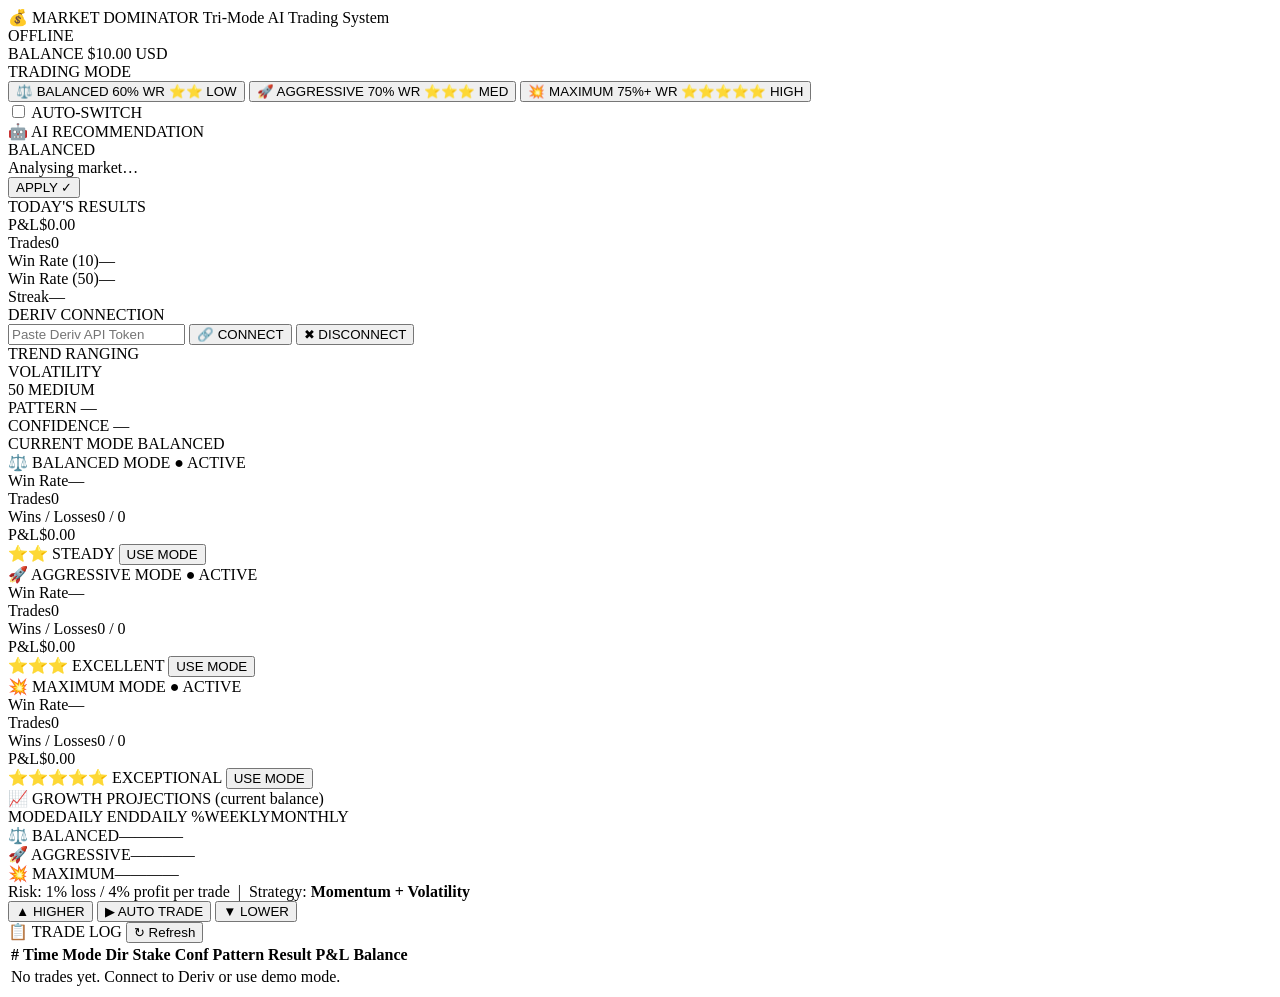
==== commit 5ca41e63: "feat: build tri-mode trading system (BALANCED/AGGRESSIVE/MAXIMUM) with Deriv integration Co-authored" ====
--- a/lazy_millionaire/static/index.html
+++ b/lazy_millionaire/static/index.html
@@ -4,628 +4,243 @@
     <meta charset="UTF-8">
     <meta name="viewport" content="width=device-width, initial-scale=1.0">
     <title>Lazy Millionaire Market Dominator</title>
-    <link rel="stylesheet" href="style.css">
+    <link rel="stylesheet" href="/static/style.css">
 </head>
 <body>
-<div id="app">
-
-    <!-- ═══════════════════════════════════════════════════
-         HEADER
-    ════════════════════════════════════════════════════ -->
-    <header id="header">
-        <div class="header-logo">💰 LAZY MILLIONAIRE <span>MARKET DOMINATOR</span></div>
-        <div class="header-right">
-            <div class="conn-dot" id="connDot"></div>
-            <span class="conn-label" id="connLabel">Disconnected</span>
-            <div class="balance-badge" id="balanceBadge">USD 10.00</div>
-            <div class="pnl-badge zero" id="pnlBadge">+$0.00 Today</div>
-        </div>
-    </header>
-
-    <!-- ═══════════════════════════════════════════════════
-         SIDEBAR
-    ════════════════════════════════════════════════════ -->
-    <aside id="sidebar">
-
-        <!-- Connection -->
-        <div class="sidebar-section">
-            <div class="sidebar-title">Deriv Connection</div>
-            <div class="api-input-wrap">
-                <input id="apiToken" class="api-input" type="password" placeholder="Paste Deriv API Token…" />
-                <button id="connectBtn" class="btn-sm btn-cyan">Connect</button>
-            </div>
-            <div class="risk-row" style="margin-top:8px">
-                <span class="risk-label">Paper / Demo Mode</span>
-                <label class="tog">
-                    <input type="checkbox" id="paperToggle" checked>
-                    <span class="tog-slider"></span>
+<!-- ═══════════════════════ HEADER ═══════════════════════ -->
+<header class="header">
+    <div class="header-left">
+        <span class="logo-icon">💰</span>
+        <span class="logo-text">MARKET DOMINATOR</span>
+        <span class="logo-sub">Tri-Mode AI Trading System</span>
+    </div>
+    <div class="header-center">
+        <div class="live-badge" id="liveStatus">
+            <span class="dot offline"></span>
+            <span id="statusText">OFFLINE</span>
+        </div>
+    </div>
+    <div class="header-right">
+        <div class="balance-display">
+            <span class="balance-label">BALANCE</span>
+            <span class="balance-value" id="balanceDisplay">$10.00</span>
+            <span class="balance-currency" id="currencyDisplay">USD</span>
+        </div>
+    </div>
+</header>
+
+<!-- ═══════════════════════ MAIN LAYOUT ═══════════════════════ -->
+<div class="main-layout">
+
+    <!-- ═══ LEFT SIDEBAR ═══ -->
+    <aside class="sidebar">
+        <div class="sidebar-section">
+            <div class="section-title">TRADING MODE</div>
+
+            <!-- Mode buttons -->
+            <button class="mode-btn mode-balanced active" id="btnBalanced" onclick="switchMode('balanced')">
+                <span class="mode-icon">⚖️</span>
+                <span class="mode-name">BALANCED</span>
+                <span class="mode-wr">60% WR</span>
+                <span class="mode-risk">⭐⭐ LOW</span>
+            </button>
+
+            <button class="mode-btn mode-aggressive" id="btnAggressive" onclick="switchMode('aggressive')">
+                <span class="mode-icon">🚀</span>
+                <span class="mode-name">AGGRESSIVE</span>
+                <span class="mode-wr">70% WR</span>
+                <span class="mode-risk">⭐⭐⭐ MED</span>
+            </button>
+
+            <button class="mode-btn mode-maximum" id="btnMaximum" onclick="switchMode('maximum')">
+                <span class="mode-icon">💥</span>
+                <span class="mode-name">MAXIMUM</span>
+                <span class="mode-wr">75%+ WR</span>
+                <span class="mode-risk">⭐⭐⭐⭐⭐ HIGH</span>
+            </button>
+
+            <div class="auto-switch-row">
+                <label class="toggle-label">
+                    <input type="checkbox" id="autoSwitchToggle" onchange="toggleAutoSwitch()">
+                    <span class="toggle-slider"></span>
+                    AUTO-SWITCH
                 </label>
             </div>
-            <div class="risk-warn">
-                ⚠️ Paper mode uses simulated prices. Enable live mode with a valid Deriv API token.
-            </div>
-        </div>
-
-        <!-- Strategies -->
-        <div class="sidebar-section">
-            <div class="sidebar-title">Trading Strategies</div>
-
-            <div class="strategy-item active">
-                <div>
-                    <div class="strategy-name">⚡ Hybrid</div>
-                    <div style="font-size:10px;color:var(--text-muted)">1%/4% Market Dominator</div>
-                </div>
-                <label class="tog">
-                    <input type="checkbox" class="strategy-toggle" data-strategy="hybrid" checked>
-                    <span class="tog-slider"></span>
-                </label>
-            </div>
-
-            <div class="strategy-item">
-                <div>
-                    <div class="strategy-name">🤖 TradBot</div>
-                    <div style="font-size:10px;color:var(--text-muted)">Matches/Differs analysis</div>
-                </div>
-                <label class="tog">
-                    <input type="checkbox" class="strategy-toggle" data-strategy="tradbot">
-                    <span class="tog-slider"></span>
-                </label>
-            </div>
-
-            <div class="strategy-item">
-                <div>
-                    <div class="strategy-name">✖ Milli X</div>
-                    <div style="font-size:10px;color:var(--text-muted)">Rise/Fall analysis</div>
-                </div>
-                <label class="tog">
-                    <input type="checkbox" class="strategy-toggle" data-strategy="millix">
-                    <span class="tog-slider"></span>
-                </label>
-            </div>
-
-            <div class="strategy-item">
-                <div>
-                    <div class="strategy-name">🧠 AI Digit</div>
-                    <div style="font-size:10px;color:var(--text-muted)">Even/Odd digit analysis</div>
-                </div>
-                <label class="tog">
-                    <input type="checkbox" class="strategy-toggle" data-strategy="aidigit">
-                    <span class="tog-slider"></span>
-                </label>
-            </div>
-
-            <div class="strategy-item">
-                <div>
-                    <div class="strategy-name">🎯 AI Pro</div>
-                    <div style="font-size:10px;color:var(--text-muted)">Professional Accumulator</div>
-                </div>
-                <label class="tog">
-                    <input type="checkbox" class="strategy-toggle" data-strategy="aipro">
-                    <span class="tog-slider"></span>
-                </label>
-            </div>
-
-            <div class="strategy-item">
-                <div>
-                    <div class="strategy-name">⚡ Dual Strike <span class="strategy-tag admin">ADMIN</span></div>
-                    <div style="font-size:10px;color:var(--text-muted)">Simultaneous 4-strike</div>
-                </div>
-                <label class="tog">
-                    <input type="checkbox" class="strategy-toggle" data-strategy="dual">
-                    <span class="tog-slider"></span>
-                </label>
-            </div>
-
-            <div class="strategy-item">
-                <div>
-                    <div class="strategy-name">📈 AI 1:1 RR</div>
-                    <div style="font-size:10px;color:var(--text-muted)">Rise/Fall Analysis</div>
-                </div>
-                <label class="tog">
-                    <input type="checkbox" class="strategy-toggle" data-strategy="ai11">
-                    <span class="tog-slider"></span>
-                </label>
-            </div>
-
-            <div class="strategy-item" style="opacity:.5">
-                <div>
-                    <div class="strategy-name">🚀 RAP RAP <span class="strategy-tag soon">SOON</span></div>
-                    <div style="font-size:10px;color:var(--text-muted)">Strategy is disabled</div>
-                </div>
-            </div>
-        </div>
-
-        <!-- Asset + Settings -->
-        <div class="sidebar-section">
-            <div class="sidebar-title">Market & Settings</div>
-            <div class="label">Asset</div>
-            <select id="assetSelect" class="dark-sel"></select>
-
-            <div class="label" style="margin-top:8px">Duration</div>
-            <select id="durationSel" class="dark-sel">
-                <option value="5">5 seconds</option>
-                <option value="10">10 seconds</option>
-                <option value="15" selected>15 seconds</option>
-                <option value="30">30 seconds</option>
-                <option value="60">1 minute</option>
-            </select>
-
-            <div style="margin-top:8px">
-                <div class="label">Min Confidence <span id="confLabel">65%</span></div>
-                <input type="range" id="confThreshold" min="50" max="85" value="65">
-            </div>
-        </div>
-
-        <!-- Risk Summary -->
-        <div class="sidebar-section">
-            <div class="sidebar-title">Risk Management</div>
-            <div class="risk-row">
-                <span class="risk-label">Stop Loss</span>
-                <span class="risk-val red">1% per trade</span>
-            </div>
-            <div class="risk-row">
-                <span class="risk-label">Take Profit</span>
-                <span class="risk-val green">4% per trade</span>
-            </div>
-            <div class="risk-row">
-                <span class="risk-label">Risk/Reward</span>
-                <span class="risk-val">1:4</span>
-            </div>
-            <div class="risk-row">
-                <span class="risk-label">Daily Loss Limit</span>
-                <span class="risk-val red">10%</span>
-            </div>
-            <div class="risk-row">
-                <span class="risk-label">Max Consec. Loss</span>
-                <span class="risk-val red">5 trades</span>
-            </div>
-            <div class="risk-row">
-                <span class="risk-label">Max Drawdown</span>
-                <span class="risk-val red">10%</span>
-            </div>
-
-            <button id="emergencyStop" class="emergency-btn">🚨 EMERGENCY STOP</button>
-            <button id="resumeBtn" class="btn-sm btn-gray" style="width:100%;margin-top:6px">▶ Resume Trading</button>
-            <button id="resetBalanceBtn" class="btn-sm btn-blue" style="width:100%;margin-top:6px">🔄 Reset Demo</button>
-        </div>
-
-        <!-- AI Status -->
-        <div class="sidebar-section">
-            <div class="sidebar-title">AI Learning Engine</div>
-            <div class="stat-mini">
-                <span class="lbl">Phase</span>
-                <span class="val" id="aiPhase" style="color:var(--cyan)">Baseline Learning</span>
-            </div>
-            <div class="stat-mini">
-                <span class="lbl">Accuracy</span>
-                <span class="val" id="aiAccuracy" style="color:var(--green)">50.0%</span>
-            </div>
-            <div class="stat-mini">
-                <span class="lbl">Trained on</span>
-                <span class="val" id="aiTrades">0 trades</span>
-            </div>
-            <div class="learn-bar-wrap">
-                <div class="learn-bar" id="aiLearnBar" style="width:0%"></div>
-            </div>
-            <div style="font-size:10px;color:var(--text-muted);margin-top:2px">
-                Expert mode unlocks at 200 trades
-            </div>
-        </div>
-
+        </div>
+
+        <!-- Recommendation box -->
+        <div class="sidebar-section">
+            <div class="section-title">🤖 AI RECOMMENDATION</div>
+            <div class="recommendation-box" id="recommendationBox">
+                <div class="rec-mode" id="recMode">BALANCED</div>
+                <div class="rec-reason" id="recReason">Analysing market…</div>
+                <button class="btn-apply-rec" onclick="applyRecommendation()">APPLY ✓</button>
+            </div>
+        </div>
+
+        <!-- Daily stats -->
+        <div class="sidebar-section">
+            <div class="section-title">TODAY'S RESULTS</div>
+            <div class="stat-row"><span>P&amp;L</span><span class="stat-val pnl-val" id="dailyPnl">$0.00</span></div>
+            <div class="stat-row"><span>Trades</span><span class="stat-val" id="tradesToday">0</span></div>
+            <div class="stat-row"><span>Win Rate (10)</span><span class="stat-val" id="wr10">—</span></div>
+            <div class="stat-row"><span>Win Rate (50)</span><span class="stat-val" id="wr50">—</span></div>
+            <div class="stat-row"><span>Streak</span><span class="stat-val" id="streak">—</span></div>
+        </div>
+
+        <!-- Deriv connect -->
+        <div class="sidebar-section">
+            <div class="section-title">DERIV CONNECTION</div>
+            <input type="password" id="derivToken" placeholder="Paste Deriv API Token" class="token-input">
+            <button class="btn-connect" id="btnConnect" onclick="connectDeriv()">🔗 CONNECT</button>
+            <button class="btn-disconnect hidden" id="btnDisconnect" onclick="disconnectDeriv()">✖ DISCONNECT</button>
+        </div>
     </aside>
 
-    <!-- ═══════════════════════════════════════════════════
-         MAIN PANEL
-    ════════════════════════════════════════════════════ -->
-    <main id="main">
-
-        <!-- Tab bar -->
-        <div class="tab-bar">
-            <button class="tab-btn active" data-tab="trading">⚡ Trading</button>
-            <button class="tab-btn" data-tab="analytics">📊 Analytics</button>
-            <button class="tab-btn" data-tab="history">📋 History</button>
-            <button class="tab-btn" data-tab="growth">📈 Growth</button>
-        </div>
-
-        <!-- ── TAB: Trading ───────────────────────────── -->
-        <div id="tab-trading" class="tab-content active">
-            <div class="row">
-                <!-- Left column: chart + prediction + buttons -->
-                <div class="col">
-
-                    <!-- Price Chart -->
-                    <div class="card">
-                        <div class="card-title">
-                            <span class="dot"></span>
-                            LIVE PRICE CHART
-                            <span id="regimeBadge" class="regime-badge range" style="margin-left:auto">🔵 RANGING</span>
-                        </div>
-                        <div id="chart-wrap">
-                            <canvas id="priceChart"></canvas>
-                            <div class="chart-price-label" id="chartPriceLabel">--</div>
-                            <div class="barrier-upper-label" id="barrierUpper" style="top:20%">▲ --</div>
-                            <div class="barrier-lower-label" id="barrierLower" style="top:70%">▼ --</div>
-                        </div>
-                    </div>
-
-                    <!-- Win Rate -->
-                    <div class="card">
-                        <div class="card-title"><span class="dot" style="background:var(--green)"></span>WIN RATE</div>
-                        <div class="winrate-row">
-                            <span class="wr-label" style="color:var(--green)">🟢 Higher</span>
-                            <div class="wr-bar-wrap"><div class="wr-bar up" id="wrHigherBar" style="width:50%"></div></div>
-                            <span class="wr-pct" style="color:var(--green)" id="wrHigherPct">50.0%</span>
-                            <span class="wr-ticks" id="wrHigherTicks">0 wins</span>
-                        </div>
-                        <div class="winrate-row">
-                            <span class="wr-label" style="color:var(--pink)">🔴 Lower</span>
-                            <div class="wr-bar-wrap"><div class="wr-bar down" id="wrLowerBar" style="width:50%"></div></div>
-                            <span class="wr-pct" style="color:var(--pink)" id="wrLowerPct">50.0%</span>
-                            <span class="wr-ticks" id="wrLowerTicks">0 losses</span>
-                        </div>
-                    </div>
-
-                    <!-- Recent Moves -->
-                    <div class="card">
-                        <div class="card-title"><span class="dot" style="background:var(--yellow)"></span>RECENT MOVES</div>
-                        <div class="moves-grid" id="movesGrid"></div>
-                    </div>
-
-                </div><!-- /col -->
-
-                <!-- Right column: prediction + buttons + auto + strikes -->
-                <div class="col-narrow">
-
-                    <!-- AI Prediction Box -->
-                    <div class="card" style="padding:0">
-                        <div id="predBox" class="prediction-box higher">
-                            <div style="font-size:11px;color:var(--text-muted);margin-bottom:4px">🎯 AI PREDICTION</div>
-                            <div class="pred-conf higher" id="predConf">50.0%</div>
-                            <div class="pred-dir higher" id="predDir">⬆ HIGHER</div>
-                            <div class="pred-desc" id="predDesc">Analyzing market…</div>
-                            <div class="conf-bar-wrap">
-                                <div class="conf-bar higher" id="confBar" style="width:50%"></div>
-                            </div>
-                        </div>
-                    </div>
-
-                    <!-- Trade Buttons -->
-                    <div class="card">
-                        <div class="card-title"><span class="dot" style="background:var(--blue)"></span>EXECUTE TRADE</div>
-                        <div class="trade-btns">
-                            <div class="trade-row">
-                                <button id="higherBtn" class="trade-btn higher-btn">
-                                    <span class="btn-label">⬆ HIGHER</span>
-                                    <span class="btn-expect" id="higherExpect">Stake: $-- | Target: $--</span>
-                                    <span class="btn-profit" id="higherProfit">Profit: +$--</span>
-                                </button>
-                                <button id="lowerBtn" class="trade-btn lower-btn">
-                                    <span class="btn-label">⬇ LOWER</span>
-                                    <span class="btn-expect" id="lowerExpect">Stake: $-- | Target: $--</span>
-                                    <span class="btn-profit" id="lowerProfit">Profit: +$--</span>
-                                </button>
-                            </div>
-                            <button id="bothBtn" class="trade-btn both-btn">
-                                <span class="btn-label">⬆⬇ HIGHER &amp; LOWER</span>
-                                <span class="btn-expect">Hedge both directions simultaneously</span>
-                                <span class="btn-profit" id="bothPayout">Combined Payout: $--</span>
-                            </button>
-                        </div>
-                    </div>
-
-                    <!-- Auto Trading -->
-                    <div class="card">
-                        <div class="auto-header">
-                            <span class="auto-title">⚡ Auto Trading</span>
-                            <span class="auto-status inactive" id="autoStatus">○ INACTIVE</span>
-                        </div>
-                        <div class="mode-btns">
-                            <button class="mode-btn active" data-mode="hml2">HML (2)</button>
-                            <button class="mode-btn" data-mode="all4">All 4</button>
-                            <button class="mode-btn" data-mode="single">Single</button>
-                        </div>
-                        <div class="auto-info">
-                            <div class="ai-cell">
-                                <div class="ai-val" id="cooldownTimer">🟢 Ready</div>
-                                <div class="ai-lbl">Cooldown</div>
-                            </div>
-                            <div class="ai-cell">
-                                <div class="ai-val" id="roundCounter">⭕ 0 rounds</div>
-                                <div class="ai-lbl">Rounds</div>
-                            </div>
-                            <div class="ai-cell">
-                                <div class="ai-val" style="color:var(--green)" id="autoNetPnL">$0.00</div>
-                                <div class="ai-lbl">Net P&amp;L</div>
-                            </div>
-                        </div>
-                        <div class="auto-progress">
-                            <div class="auto-progress-bar" id="autoProgressBar" style="width:0%"></div>
-                        </div>
-                        <button id="autoToggleBtn" class="btn-sm btn-green" style="width:100%">⚡ Start Auto</button>
-                    </div>
-
-                    <!-- 4 Simultaneous Strikes -->
-                    <div class="card">
-                        <div class="card-title"><span class="dot" style="background:var(--yellow)"></span>4 SIMULTANEOUS STRIKES</div>
-                        <div class="strikes-grid">
-                            <div class="strike-cell higher-s" id="strike0">
-                                <div class="strike-lbl h">🟢 Higher 1 (H)</div>
-                                <div class="strike-amt">--</div>
-                                <div class="strike-status idle" id="strike0-status">IDLE</div>
-                            </div>
-                            <div class="strike-cell lower-s" id="strike1">
-                                <div class="strike-lbl l">🔴 Lower 1 (L)</div>
-                                <div class="strike-amt">--</div>
-                                <div class="strike-status idle" id="strike1-status">IDLE</div>
-                            </div>
-                            <div class="strike-cell lower-s" id="strike2">
-                                <div class="strike-lbl l">🔴 Lower 2 (L)</div>
-                                <div class="strike-amt">--</div>
-                                <div class="strike-status idle" id="strike2-status">IDLE</div>
-                            </div>
-                            <div class="strike-cell higher-s" id="strike3">
-                                <div class="strike-lbl h">🟢 Higher 2 (H)</div>
-                                <div class="strike-amt">--</div>
-                                <div class="strike-status idle" id="strike3-status">IDLE</div>
-                            </div>
-                        </div>
-                        <div class="trade-info-row">
-                            <div class="ti-item">
-                                <span class="ti-label">Duration</span>
-                                <span class="ti-val" id="tiDuration">15s</span>
-                            </div>
-                            <span class="ti-sep">|</span>
-                            <div class="ti-item">
-                                <span class="ti-label">Net P&amp;L</span>
-                                <span class="ti-val" style="color:var(--green)" id="tiNetPnL">$0.00</span>
-                            </div>
-                            <span class="ti-sep">|</span>
-                            <div class="ti-item">
-                                <span class="ti-label">Win Rate</span>
-                                <span class="ti-val" id="tiWinRate">50.0%</span>
-                            </div>
-                            <span class="ti-sep">|</span>
-                            <div class="ti-item">
-                                <span class="ti-label">Total</span>
-                                <span class="ti-val" id="tiTotal">$0.00</span>
-                            </div>
-                        </div>
-                    </div>
-
-                </div><!-- /col-narrow -->
-            </div><!-- /row -->
-        </div><!-- /tab-trading -->
-
-        <!-- ── TAB: Analytics ─────────────────────────── -->
-        <div id="tab-analytics" class="tab-content">
-            <div class="card">
-                <div class="card-title"><span class="dot"></span>REAL-TIME ANALYTICS DASHBOARD</div>
-                <div class="analytics-grid">
-                    <div class="ana-card">
-                        <div class="ana-val cyan" id="anaBalance">$10.00</div>
-                        <div class="ana-lbl">Account Balance</div>
-                    </div>
-                    <div class="ana-card">
-                        <div class="ana-val green" id="anaTodayPnL">+$0.00</div>
-                        <div class="ana-lbl">Today P&amp;L</div>
-                    </div>
-                    <div class="ana-card">
-                        <div class="ana-val yellow" id="anaTrades">0</div>
-                        <div class="ana-lbl">Today Trades</div>
-                    </div>
-                    <div class="ana-card">
-                        <div class="ana-val cyan" id="anaWinRate">0.0%</div>
-                        <div class="ana-lbl">Win Rate</div>
-                    </div>
-                    <div class="ana-card">
-                        <div class="ana-val green" id="anaAvgWin">$0.00</div>
-                        <div class="ana-lbl">Avg Win</div>
-                    </div>
-                    <div class="ana-card">
-                        <div class="ana-val pink" id="anaAvgLoss">$0.00</div>
-                        <div class="ana-lbl">Avg Loss</div>
-                    </div>
-                    <div class="ana-card">
-                        <div class="ana-val yellow" id="anaPF">0.00x</div>
-                        <div class="ana-lbl">Profit Factor</div>
-                    </div>
-                    <div class="ana-card">
-                        <div class="ana-val cyan" id="anaTotalTrades">0</div>
-                        <div class="ana-lbl">Total Trades</div>
-                    </div>
-                    <div class="ana-card">
-                        <div class="ana-val pink" id="anaConsecLoss">0</div>
-                        <div class="ana-lbl">Consec. Losses</div>
-                    </div>
-                </div>
-            </div>
-
-            <div class="row" style="margin-top:0">
-                <div class="col">
-                    <div class="card">
-                        <div class="card-title"><span class="dot" style="background:var(--green)"></span>MATHEMATICAL MODEL</div>
-                        <div class="risk-row">
-                            <span class="risk-label">Strategy</span>
-                            <span class="risk-val">1% SL / 4% TP</span>
-                        </div>
-                        <div class="risk-row">
-                            <span class="risk-label">Risk:Reward Ratio</span>
-                            <span class="risk-val green">1:4 (EXCEPTIONAL)</span>
-                        </div>
-                        <div class="risk-row">
-                            <span class="risk-label">Breakeven Win Rate</span>
-                            <span class="risk-val">Only 25%</span>
-                        </div>
-                        <div class="risk-row">
-                            <span class="risk-label">Target Win Rate</span>
-                            <span class="risk-val green">50–65%</span>
-                        </div>
-                        <div class="risk-row">
-                            <span class="risk-label">Expected 10-trade profit (50%WR)</span>
-                            <span class="risk-val green">+15%</span>
-                        </div>
-                    </div>
-                </div>
-                <div class="col">
-                    <div class="card">
-                        <div class="card-title"><span class="dot" style="background:var(--cyan)"></span>AI LEARNING STATUS</div>
-                        <div class="risk-row">
-                            <span class="risk-label">Current Phase</span>
-                            <span class="risk-val cyan" id="anaPhase">Baseline</span>
-                        </div>
-                        <div class="risk-row">
-                            <span class="risk-label">Accuracy (recent 30)</span>
-                            <span class="risk-val green" id="anaAccuracy">50.0%</span>
-                        </div>
-                        <div class="risk-row">
-                            <span class="risk-label">Market Regime</span>
-                            <span class="risk-val" id="anaRegime">Ranging</span>
-                        </div>
-                        <div class="risk-row">
-                            <span class="risk-label">Trades to Expert</span>
-                            <span class="risk-val yellow" id="anaTradesToExpert">200</span>
-                        </div>
-                        <div class="learn-bar-wrap" style="margin-top:8px">
-                            <div class="learn-bar" id="anaLearnBar" style="width:0%"></div>
-                        </div>
-                    </div>
-                </div>
-            </div>
-        </div><!-- /tab-analytics -->
-
-        <!-- ── TAB: History ───────────────────────────── -->
-        <div id="tab-history" class="tab-content">
-            <div class="card">
-                <div class="card-title">
-                    <span class="dot" style="background:var(--yellow)"></span>
-                    TRADE JOURNAL
-                    <button id="exportBtn" class="btn-sm btn-gray" style="margin-left:auto">📥 Export CSV</button>
-                </div>
-                <div style="overflow-x:auto">
-                    <table class="history-table">
-                        <thead>
-                            <tr>
-                                <th>Time</th>
-                                <th>Direction</th>
-                                <th>Stake</th>
-                                <th>P&amp;L</th>
-                                <th>Confidence</th>
-                                <th>Balance</th>
-                            </tr>
-                        </thead>
-                        <tbody id="historyTbody">
-                            <tr><td colspan="6" style="text-align:center;color:var(--text-muted);padding:20px">No trades yet – start trading to see your history</td></tr>
-                        </tbody>
-                    </table>
-                </div>
-            </div>
-        </div><!-- /tab-history -->
-
-        <!-- ── TAB: Growth ────────────────────────────── -->
-        <div id="tab-growth" class="tab-content">
-            <div class="card">
-                <div class="card-title"><span class="dot" style="background:var(--green)"></span>COMPOUND GROWTH ENGINE</div>
-                <canvas id="growthChart"></canvas>
-
-                <div style="margin-top:10px">
-                    <div class="card-title" style="margin-bottom:6px">Growth Projections (55% WR)</div>
-                    <div class="projection-row">
-                        <div class="proj-item">
-                            <div class="p-val" id="projDay7">$--</div>
-                            <div class="p-lbl">7 Days</div>
-                        </div>
-                        <div class="proj-item">
-                            <div class="p-val" id="projDay14">$--</div>
-                            <div class="p-lbl">14 Days</div>
-                        </div>
-                        <div class="proj-item">
-                            <div class="p-val" id="projDay30">$--</div>
-                            <div class="p-lbl">30 Days</div>
-                        </div>
-                        <div class="proj-item">
-                            <div class="p-val" id="projDay90">$--</div>
-                            <div class="p-lbl">90 Days</div>
-                        </div>
-                    </div>
-                </div>
-            </div>
-
-            <div class="card">
-                <div class="card-title"><span class="dot"></span>COMPOUNDING MATH – HOW IT WORKS</div>
-                <div class="risk-row">
-                    <span class="risk-label">Win: +4% account</span>
-                    <span class="risk-val green">Compounding wins</span>
-                </div>
-                <div class="risk-row">
-                    <span class="risk-label">Loss: -1% account</span>
-                    <span class="risk-val red">Controlled losses</span>
-                </div>
-                <div class="risk-row">
-                    <span class="risk-label">5 wins, 5 losses (10 trades)</span>
-                    <span class="risk-val green">Net: +15%</span>
-                </div>
-                <div class="risk-row">
-                    <span class="risk-label">Position grows with balance</span>
-                    <span class="risk-val cyan">Exponential growth</span>
-                </div>
-                <div class="risk-warn" style="margin-top:8px">
-                    ⚠️ Projections are estimates based on 55% win rate. Past performance does not guarantee future results. All trading involves risk of loss.
-                </div>
-            </div>
-        </div><!-- /tab-growth -->
-
-    </main><!-- /main -->
-
-    <!-- ═══════════════════════════════════════════════════
-         FOOTER
-    ════════════════════════════════════════════════════ -->
-    <footer id="footer">
-        <span>Lazy Millionaire Market Dominator v2.0 | 1% SL / 4% TP Strategy</span>
-        <div class="footer-right">
-            <span id="footerTime">--:--:--</span>
-            <span>⚠️ Trading involves substantial risk of loss</span>
-        </div>
-    </footer>
-
-</div><!-- /app -->
-
-<!-- Notifications overlay -->
-<div id="notifications"></div>
-
-<script src="script.js"></script>
-<script>
-    // Footer clock
-    setInterval(() => {
-        const el = document.getElementById('footerTime');
-        if (el) el.textContent = new Date().toLocaleTimeString();
-    }, 1000);
-
-    // Auto-update net P&L displays
-    setInterval(() => {
-        const s = window.state;
-        if (!s) return;
-        const total = s.wins + s.losses;
-        const wr = total > 0 ? s.wins/total : 0;
-
-        const set = (id,v) => { const el=document.getElementById(id); if(el) el.textContent=v; };
-        set('autoNetPnL', (s.dailyPnL>=0?'+':'')+fmt(s.dailyPnL));
-        set('autoProgressBar', '');  // handled in script
-        set('tiNetPnL',  (s.dailyPnL>=0?'+$':'-$')+fmt(Math.abs(s.dailyPnL)));
-        set('tiWinRate', (wr*100).toFixed(1)+'%');
-        set('tiTotal',   '$'+fmt(s.balance));
-        set('tiDuration', (typeof CFG!=='undefined'?CFG.TRADE_DURATION:15)+'s');
-        set('anaAccuracy', s.ai ? (s.ai.currentAccuracy*100).toFixed(1)+'%' : '50.0%');
-        set('anaRegime', s.marketRegime ? s.marketRegime[0].toUpperCase()+s.marketRegime.slice(1) : 'Range');
-        set('anaTradesToExpert', s.ai ? Math.max(0, 200-s.ai.totalTrades) : 200);
-        const anaBar = document.getElementById('anaLearnBar');
-        if (anaBar && s.ai) anaBar.style.width = Math.min(100,(s.ai.totalTrades/200)*100)+'%';
-
-        // Auto-progress bar
-        const apb = document.getElementById('autoProgressBar');
-        if (apb && s.cooldownLeft !== undefined) {
-            apb.style.width = s.cooldownLeft > 0 ? (((30-s.cooldownLeft)/30)*100)+'%' : (s.autoRunning?'100%':'0%');
-        }
-    }, 500);
-</script>
+    <!-- ═══ MAIN CONTENT ═══ -->
+    <main class="content">
+
+        <!-- Market analysis bar -->
+        <div class="market-bar">
+            <div class="market-item">
+                <span class="market-label">TREND</span>
+                <span class="market-value" id="trendLabel">RANGING</span>
+            </div>
+            <div class="market-item">
+                <span class="market-label">VOLATILITY</span>
+                <div class="vol-bar-wrap">
+                    <div class="vol-bar" id="volBar" style="width:50%"></div>
+                </div>
+                <span class="market-value" id="volLabel">50 MEDIUM</span>
+            </div>
+            <div class="market-item">
+                <span class="market-label">PATTERN</span>
+                <span class="market-value" id="patternLabel">—</span>
+            </div>
+            <div class="market-item">
+                <span class="market-label">CONFIDENCE</span>
+                <span class="market-value" id="confidenceLabel">—</span>
+            </div>
+            <div class="market-item">
+                <span class="market-label">CURRENT MODE</span>
+                <span class="market-value mode-indicator" id="activeModeLabel">BALANCED</span>
+            </div>
+        </div>
+
+        <!-- ═══ MODE STATS CARDS ═══ -->
+        <div class="mode-cards">
+            <!-- Balanced card -->
+            <div class="mode-card card-balanced" id="cardBalanced">
+                <div class="card-header">
+                    <span class="card-title">⚖️ BALANCED MODE</span>
+                    <span class="card-active-badge hidden" id="badgeBalanced">● ACTIVE</span>
+                </div>
+                <div class="card-stats">
+                    <div class="cs-row"><span>Win Rate</span><span id="statBalancedWR">—</span></div>
+                    <div class="cs-row"><span>Trades</span><span id="statBalancedTrades">0</span></div>
+                    <div class="cs-row"><span>Wins / Losses</span><span id="statBalancedWL">0 / 0</span></div>
+                    <div class="cs-row"><span>P&amp;L</span><span id="statBalancedPnl">$0.00</span></div>
+                </div>
+                <div class="card-footer">
+                    <span class="perf-label">⭐⭐ STEADY</span>
+                    <button class="btn-switch-card" onclick="switchMode('balanced')">USE MODE</button>
+                </div>
+            </div>
+
+            <!-- Aggressive card -->
+            <div class="mode-card card-aggressive" id="cardAggressive">
+                <div class="card-header">
+                    <span class="card-title">🚀 AGGRESSIVE MODE</span>
+                    <span class="card-active-badge hidden" id="badgeAggressive">● ACTIVE</span>
+                </div>
+                <div class="card-stats">
+                    <div class="cs-row"><span>Win Rate</span><span id="statAggressiveWR">—</span></div>
+                    <div class="cs-row"><span>Trades</span><span id="statAggressiveTrades">0</span></div>
+                    <div class="cs-row"><span>Wins / Losses</span><span id="statAggressiveWL">0 / 0</span></div>
+                    <div class="cs-row"><span>P&amp;L</span><span id="statAggressivePnl">$0.00</span></div>
+                </div>
+                <div class="card-footer">
+                    <span class="perf-label">⭐⭐⭐ EXCELLENT</span>
+                    <button class="btn-switch-card" onclick="switchMode('aggressive')">USE MODE</button>
+                </div>
+            </div>
+
+            <!-- Maximum card -->
+            <div class="mode-card card-maximum" id="cardMaximum">
+                <div class="card-header">
+                    <span class="card-title">💥 MAXIMUM MODE</span>
+                    <span class="card-active-badge hidden" id="badgeMaximum">● ACTIVE</span>
+                </div>
+                <div class="card-stats">
+                    <div class="cs-row"><span>Win Rate</span><span id="statMaximumWR">—</span></div>
+                    <div class="cs-row"><span>Trades</span><span id="statMaximumTrades">0</span></div>
+                    <div class="cs-row"><span>Wins / Losses</span><span id="statMaximumWL">0 / 0</span></div>
+                    <div class="cs-row"><span>P&amp;L</span><span id="statMaximumPnl">$0.00</span></div>
+                </div>
+                <div class="card-footer">
+                    <span class="perf-label">⭐⭐⭐⭐⭐ EXCEPTIONAL</span>
+                    <button class="btn-switch-card" onclick="switchMode('maximum')">USE MODE</button>
+                </div>
+            </div>
+        </div>
+
+        <!-- ═══ PROJECTIONS PANEL ═══ -->
+        <div class="projections-panel">
+            <div class="proj-title">📈 GROWTH PROJECTIONS (current balance)</div>
+            <div class="proj-table">
+                <div class="proj-header">
+                    <span>MODE</span><span>DAILY END</span><span>DAILY %</span><span>WEEKLY</span><span>MONTHLY</span>
+                </div>
+                <div class="proj-row proj-balanced" id="projBalanced">
+                    <span>⚖️ BALANCED</span><span id="projBal_day">—</span><span id="projBal_pct">—</span><span id="projBal_week">—</span><span id="projBal_month">—</span>
+                </div>
+                <div class="proj-row proj-aggressive" id="projAggressive">
+                    <span>🚀 AGGRESSIVE</span><span id="projAgg_day">—</span><span id="projAgg_pct">—</span><span id="projAgg_week">—</span><span id="projAgg_month">—</span>
+                </div>
+                <div class="proj-row proj-maximum" id="projMaximum">
+                    <span>💥 MAXIMUM</span><span id="projMax_day">—</span><span id="projMax_pct">—</span><span id="projMax_week">—</span><span id="projMax_month">—</span>
+                </div>
+            </div>
+        </div>
+
+        <!-- ═══ TRADING CONTROLS ═══ -->
+        <div class="trading-controls">
+            <div class="trade-info">
+                <span>Risk: 1% loss / 4% profit per trade &nbsp;|&nbsp; Strategy: <strong id="stratDesc">Momentum + Volatility</strong></span>
+            </div>
+            <div class="trade-buttons">
+                <button class="btn-trade btn-higher" onclick="executeTrade('HIGHER')">▲ HIGHER</button>
+                <button class="btn-trade btn-auto" id="btnAutoTrade" onclick="toggleAutoTrade()">▶ AUTO TRADE</button>
+                <button class="btn-trade btn-lower" onclick="executeTrade('LOWER')">▼ LOWER</button>
+            </div>
+        </div>
+
+        <!-- ═══ TRADE LOG ═══ -->
+        <div class="trade-log-panel">
+            <div class="log-header">
+                <span class="log-title">📋 TRADE LOG</span>
+                <button class="btn-small" onclick="refreshTrades()">↻ Refresh</button>
+            </div>
+            <div class="trade-log-scroll">
+                <table class="trade-table">
+                    <thead>
+                        <tr>
+                            <th>#</th><th>Time</th><th>Mode</th><th>Dir</th>
+                            <th>Stake</th><th>Conf</th><th>Pattern</th><th>Result</th><th>P&amp;L</th><th>Balance</th>
+                        </tr>
+                    </thead>
+                    <tbody id="tradeLogBody">
+                        <tr><td colspan="10" class="empty-row">No trades yet. Connect to Deriv or use demo mode.</td></tr>
+                    </tbody>
+                </table>
+            </div>
+        </div>
+    </main>
+</div>
+
+<!-- ═══ TOAST NOTIFICATIONS ═══ -->
+<div class="toast-container" id="toastContainer"></div>
+
+<script src="/static/script.js"></script>
 </body>
 </html>
